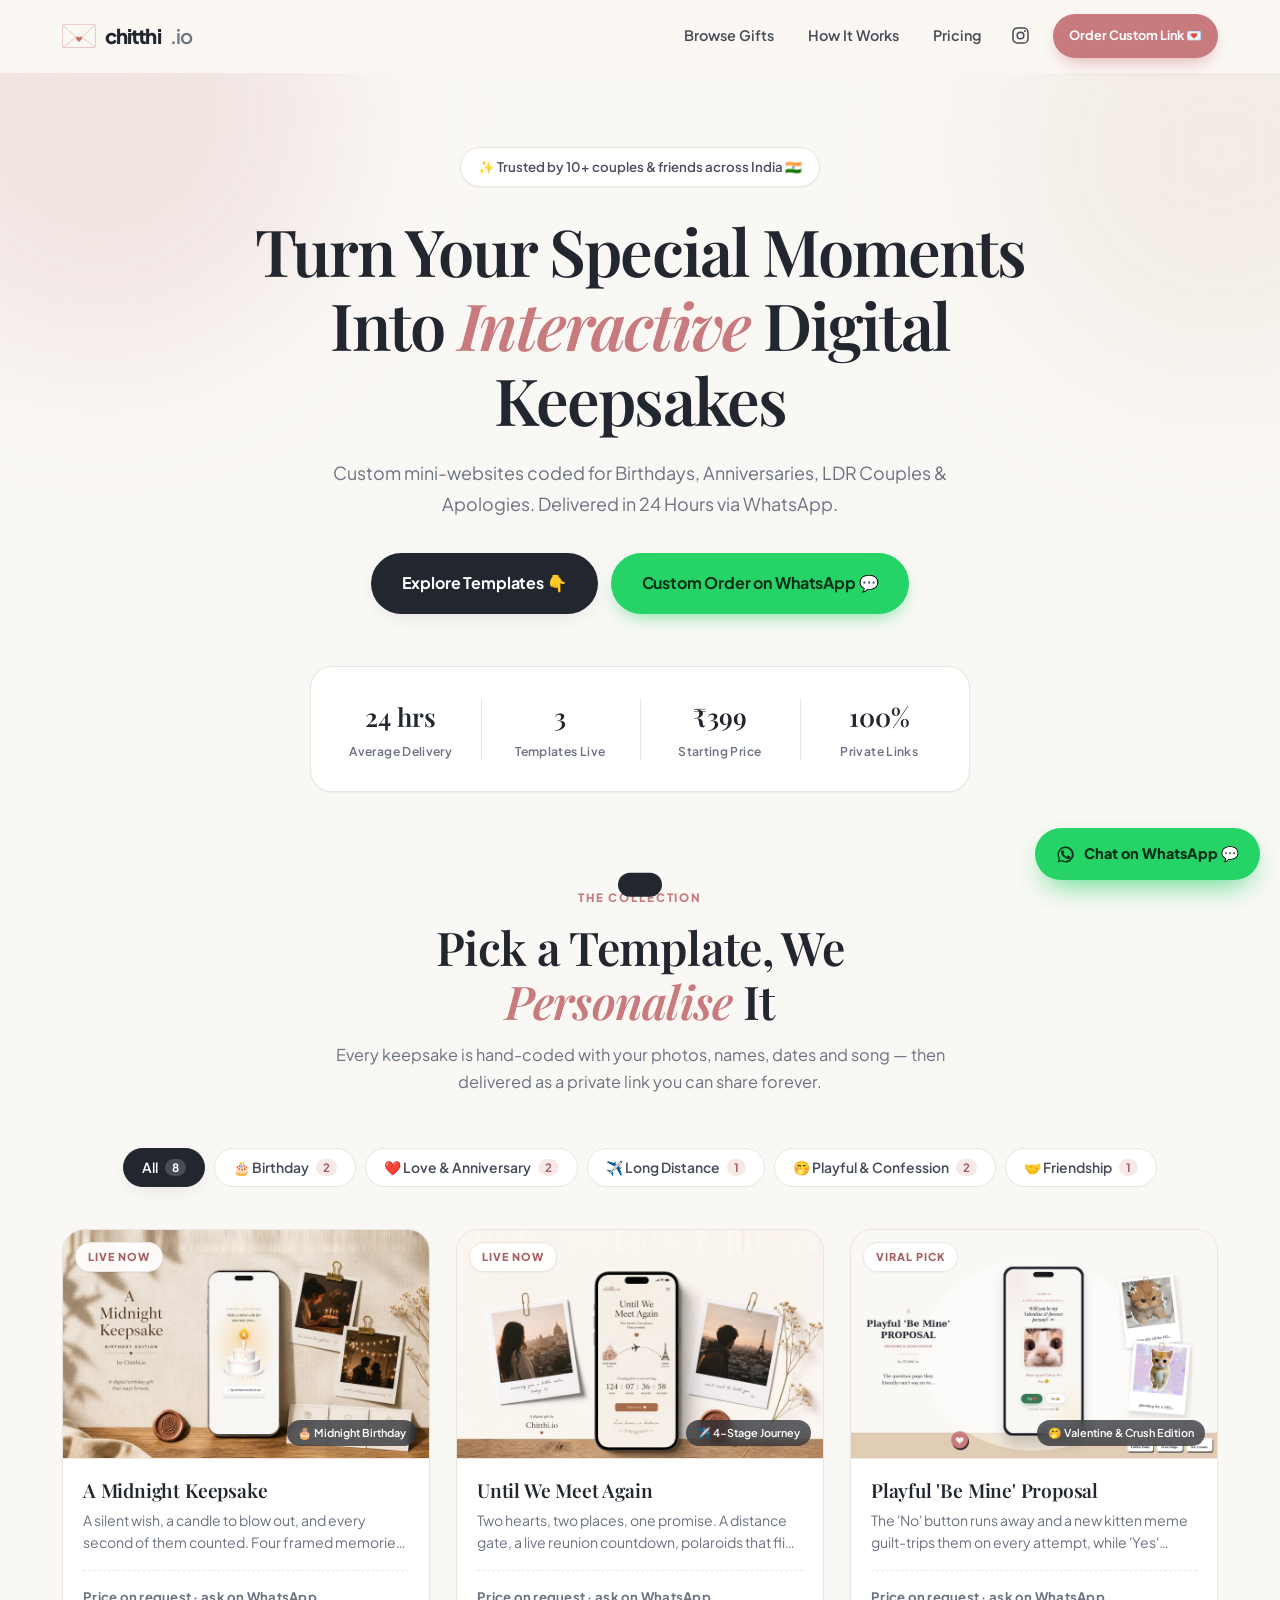
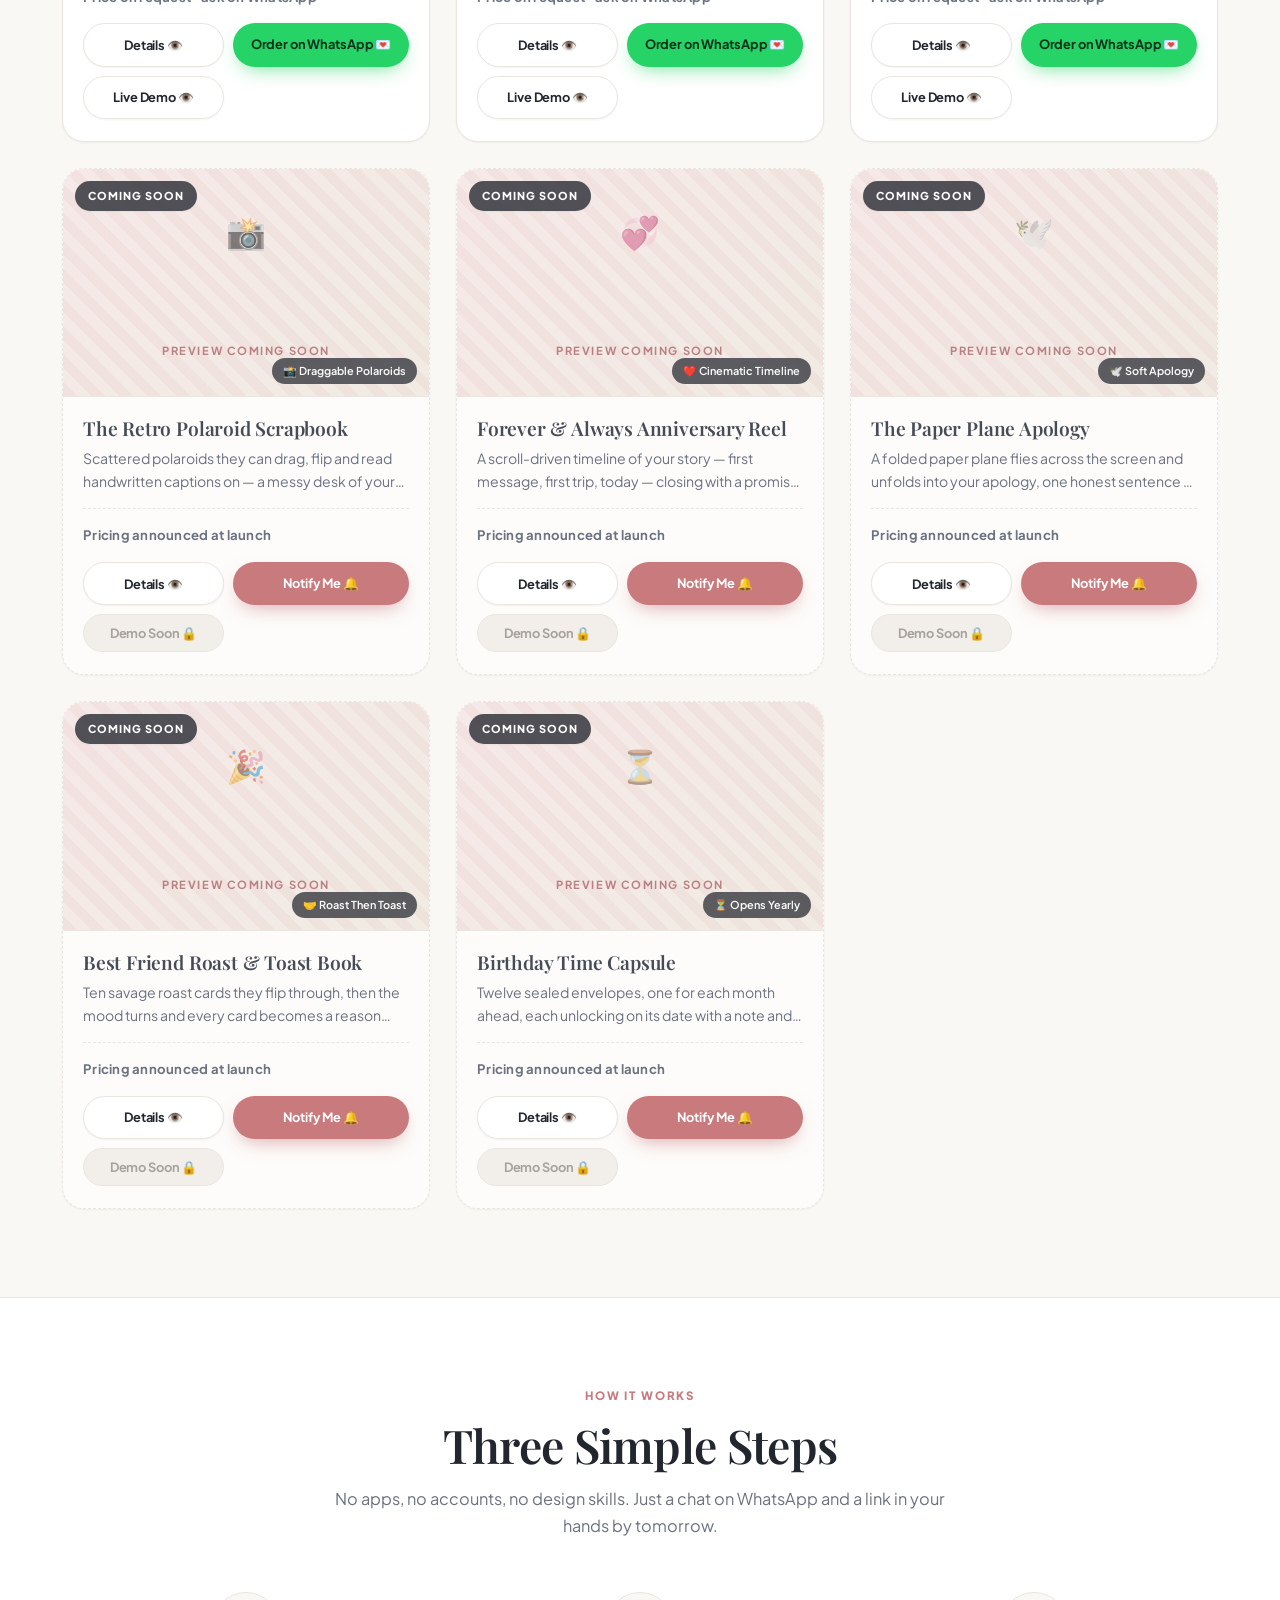
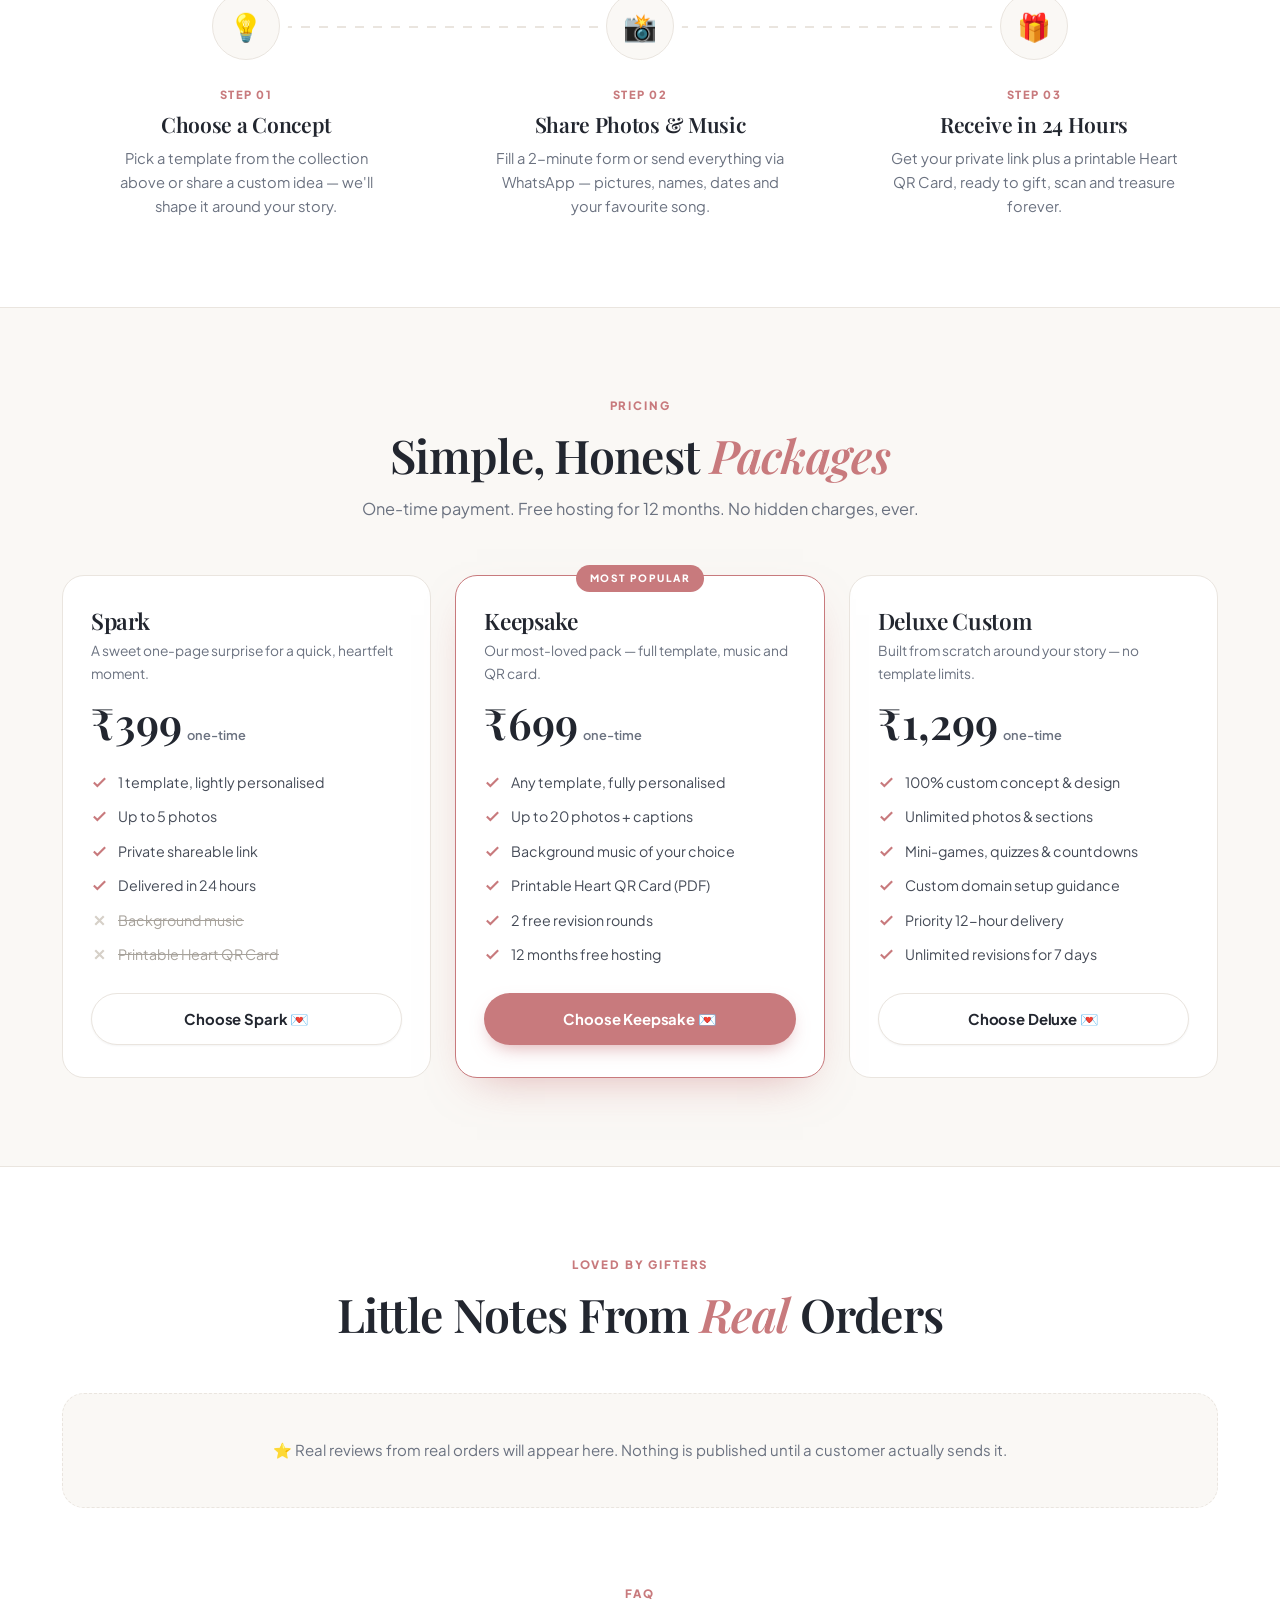
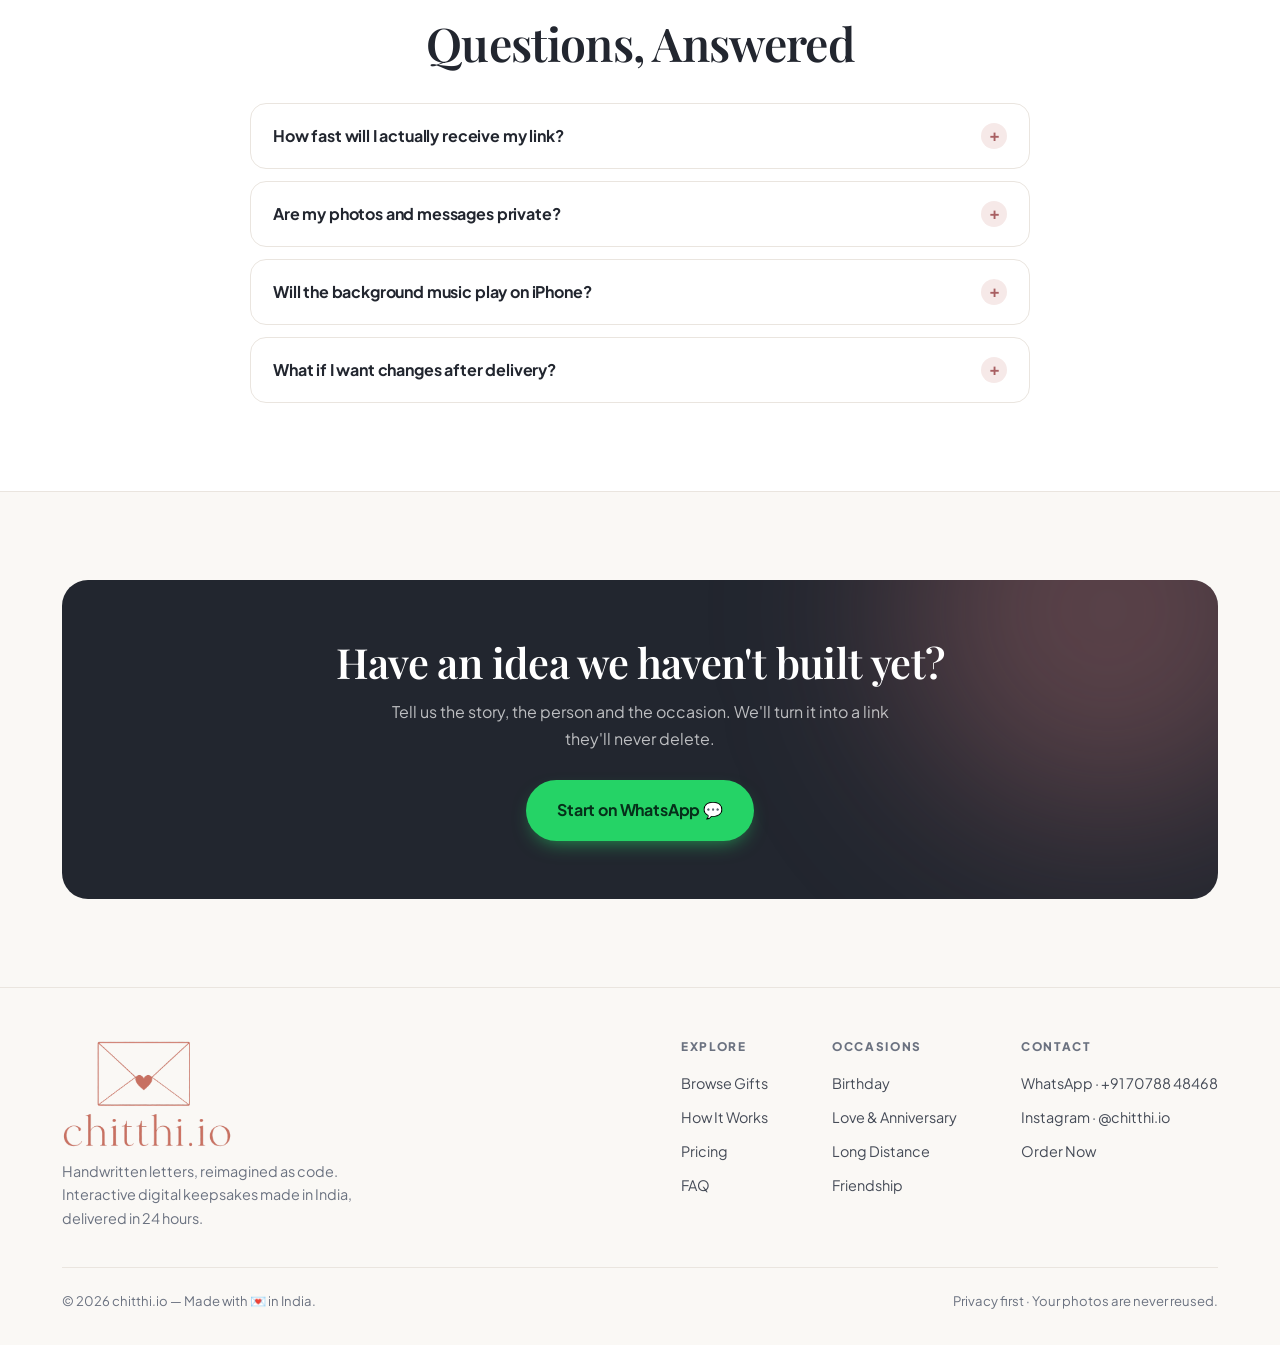
==== index.html @ 31c02ef2 "feat: real-UI thumbnail for the Playful Be Mine Proposal card - assets/img/thumbs/be-mine-proposal.j" ====
<!DOCTYPE html>
<html lang="en">
<head>
<meta charset="UTF-8" />
<meta name="viewport" content="width=device-width, initial-scale=1.0" />

<title>chitthi.io — Interactive Digital Keepsakes, Delivered in 24 Hours</title>
<meta name="description" content="Custom mini-websites coded for Birthdays, Anniversaries, LDR Couples & Apologies. Delivered in 24 hours via WhatsApp." />
<meta name="theme-color" content="#FAF8F5" />

<!-- Open Graph -->
<meta property="og:type" content="website" />
<meta property="og:title" content="chitthi.io — Interactive Digital Keepsakes" />
<meta property="og:description" content="Custom mini-websites for Birthdays, Anniversaries, LDR Couples & Apologies. Delivered in 24 hours." />

<!-- Fonts -->
<link rel="preconnect" href="https://fonts.googleapis.com">
<link rel="preconnect" href="https://fonts.gstatic.com" crossorigin>
<link href="https://fonts.googleapis.com/css2?family=Playfair+Display:ital,wght@0,500;0,600;0,700;1,500&family=Plus+Jakarta+Sans:wght@400;500;600;700;800&display=swap" rel="stylesheet">

<!-- Icons -->
<link rel="icon" href="assets/img/favicon.png" type="image/png">
<link rel="apple-touch-icon" href="assets/img/apple-touch-icon.png">
<meta property="og:image" content="https://chitthi-io.github.io/Chitthi-Storefront-/assets/img/logo.png" />
<meta property="og:url" content="https://chitthi-io.github.io/Chitthi-Storefront-/" />

<!-- Stylesheets (load order matters: tokens -> base -> layout -> components -> responsive) -->
<link rel="stylesheet" href="assets/css/tokens.css?v=9bfe3dd2">
<link rel="stylesheet" href="assets/css/base.css?v=8a87ea88">
<link rel="stylesheet" href="assets/css/layout.css?v=ef28b476">
<link rel="stylesheet" href="assets/css/components.css?v=90a19f1e">
<link rel="stylesheet" href="assets/css/responsive.css?v=d1b9c7a7">
</head>
<body>

<a class="skip" href="#browse">Skip to templates</a>

<!-- ============ NAVBAR ============ -->
<header class="nav" id="nav">
  <div class="wrap nav-in">
    <a href="#top" class="brand" aria-label="chitthi.io home">
      <img class="brand-mark" src="assets/img/logo-mark.png" alt="" width="34" height="24" decoding="async">
      chitthi<span class="dot-io">.io</span>
    </a>

    <nav class="nav-links" aria-label="Primary">
      <a class="nlink" href="#browse">Browse Gifts</a>
      <a class="nlink" href="#how">How It Works</a>
      <a class="nlink" href="#pricing">Pricing</a>
      <a class="ig-link" href="https://instagram.com/chitthi.io" target="_blank" rel="noopener" aria-label="chitthi.io on Instagram" title="@chitthi.io">
        <svg viewBox="0 0 24 24" fill="none" stroke="currentColor" stroke-width="1.9" aria-hidden="true"><rect x="2.5" y="2.5" width="19" height="19" rx="5.5"/><circle cx="12" cy="12" r="4.2"/><circle cx="17.6" cy="6.4" r="1.2" fill="currentColor" stroke="none"/></svg>
      </a>
      <a class="btn btn-accent btn-sm nav-cta" data-wa="Hi! I want to order a custom gift website">Order Custom Link 💌</a>
    </nav>

    <button class="burger" id="burger" aria-label="Toggle menu" aria-expanded="false"><span></span></button>
  </div>

  <div class="mobile-menu" id="mobileMenu">
    <a href="#browse">Browse Gifts</a>
    <a href="#how">How It Works</a>
    <a href="#pricing">Pricing</a>
    <a href="#faq">FAQ</a>
    <a href="https://instagram.com/chitthi.io" target="_blank" rel="noopener">Instagram · @chitthi.io</a>
    <a class="btn btn-accent" data-wa="Hi! I want to order a custom gift website">Order Custom Link 💌</a>
  </div>
</header>

<main id="top">

  <!-- ============ HERO ============ -->
  <section class="hero">
    <div class="wrap hero-in">
      <span class="badge-trust reveal">✨ Trusted by 10+ couples &amp; friends across India 🇮🇳</span>

      <h1 class="reveal">Turn Your Special Moments Into <em>Interactive</em> Digital Keepsakes</h1>

      <p class="sub reveal">Custom mini-websites coded for Birthdays, Anniversaries, LDR Couples &amp; Apologies. Delivered in 24 Hours via WhatsApp.</p>

      <div class="hero-actions reveal">
        <a class="btn btn-primary btn-lg" href="#browse">Explore Templates 👇</a>
        <a class="btn btn-wa btn-lg" data-wa="Hi! I want to order a custom gift website">Custom Order on WhatsApp 💬</a>
      </div>

      <div class="hero-stats reveal">
        <div><b>24 hrs</b><span>Average Delivery</span></div>
        <div><b id="statLive">0</b><span>Templates Live</span></div>
        <div><b>₹399</b><span>Starting Price</span></div>
        <div><b>100%</b><span>Private Links</span></div>
      </div>
    </div>
  </section>

  <!-- ============ CATALOGUE ============ -->
  <section class="sec sec--tight" id="browse">
    <div class="wrap">
      <div class="sec-head reveal">
        <span class="eyebrow">The Collection</span>
        <h2>Pick a Template, We <span class="ital">Personalise</span> It</h2>
        <p>Every keepsake is hand-coded with your photos, names, dates and song — then delivered as a private link you can share forever.</p>
      </div>

      <div class="filters reveal" id="filters" role="tablist" aria-label="Filter templates by category"></div>

      <div class="grid" id="grid" aria-live="polite"></div>
    </div>
  </section>

  <!-- ============ HOW IT WORKS ============ -->
  <section class="sec sec--panel" id="how">
    <div class="wrap">
      <div class="sec-head reveal">
        <span class="eyebrow">How It Works</span>
        <h2>Three Simple Steps</h2>
        <p>No apps, no accounts, no design skills. Just a chat on WhatsApp and a link in your hands by tomorrow.</p>
      </div>

      <div class="steps">
        <div class="step reveal">
          <div class="num">💡</div>
          <span class="idx">Step 01</span>
          <h3>Choose a Concept</h3>
          <p>Pick a template from the collection above or share a custom idea — we'll shape it around your story.</p>
        </div>
        <div class="step reveal">
          <div class="num">📸</div>
          <span class="idx">Step 02</span>
          <h3>Share Photos &amp; Music</h3>
          <p>Fill a 2-minute form or send everything via WhatsApp — pictures, names, dates and your favourite song.</p>
        </div>
        <div class="step reveal">
          <div class="num">🎁</div>
          <span class="idx">Step 03</span>
          <h3>Receive in 24 Hours</h3>
          <p>Get your private link plus a printable Heart QR Card, ready to gift, scan and treasure forever.</p>
        </div>
      </div>
    </div>
  </section>

  <!-- ============ PRICING ============ -->
  <section class="sec" id="pricing">
    <div class="wrap">
      <div class="sec-head reveal">
        <span class="eyebrow">Pricing</span>
        <h2>Simple, Honest <span class="ital">Packages</span></h2>
        <p>One-time payment. Free hosting for 12 months. No hidden charges, ever.</p>
      </div>

      <div class="tiers">
        <!-- Spark -->
        <div class="tier reveal">
          <h3>Spark</h3>
          <p class="tline">A sweet one-page surprise for a quick, heartfelt moment.</p>
          <div class="amt">₹399<small>one-time</small></div>
          <ul>
            <li><svg viewBox="0 0 24 24" fill="none" stroke="currentColor" stroke-width="3"><path d="M20 6L9 17l-5-5"/></svg> 1 template, lightly personalised</li>
            <li><svg viewBox="0 0 24 24" fill="none" stroke="currentColor" stroke-width="3"><path d="M20 6L9 17l-5-5"/></svg> Up to 5 photos</li>
            <li><svg viewBox="0 0 24 24" fill="none" stroke="currentColor" stroke-width="3"><path d="M20 6L9 17l-5-5"/></svg> Private shareable link</li>
            <li><svg viewBox="0 0 24 24" fill="none" stroke="currentColor" stroke-width="3"><path d="M20 6L9 17l-5-5"/></svg> Delivered in 24 hours</li>
            <li class="off"><svg viewBox="0 0 24 24" fill="none" stroke="currentColor" stroke-width="3"><path d="M18 6L6 18M6 6l12 12"/></svg> Background music</li>
            <li class="off"><svg viewBox="0 0 24 24" fill="none" stroke="currentColor" stroke-width="3"><path d="M18 6L6 18M6 6l12 12"/></svg> Printable Heart QR Card</li>
          </ul>
          <a class="btn btn-ghost" data-wa="Hi! I want the Spark package (₹399)">Choose Spark 💌</a>
        </div>

        <!-- Keepsake -->
        <div class="tier feat reveal">
          <h3>Keepsake</h3>
          <p class="tline">Our most-loved pack — full template, music and QR card.</p>
          <div class="amt">₹699<small>one-time</small></div>
          <ul>
            <li><svg viewBox="0 0 24 24" fill="none" stroke="currentColor" stroke-width="3"><path d="M20 6L9 17l-5-5"/></svg> Any template, fully personalised</li>
            <li><svg viewBox="0 0 24 24" fill="none" stroke="currentColor" stroke-width="3"><path d="M20 6L9 17l-5-5"/></svg> Up to 20 photos + captions</li>
            <li><svg viewBox="0 0 24 24" fill="none" stroke="currentColor" stroke-width="3"><path d="M20 6L9 17l-5-5"/></svg> Background music of your choice</li>
            <li><svg viewBox="0 0 24 24" fill="none" stroke="currentColor" stroke-width="3"><path d="M20 6L9 17l-5-5"/></svg> Printable Heart QR Card (PDF)</li>
            <li><svg viewBox="0 0 24 24" fill="none" stroke="currentColor" stroke-width="3"><path d="M20 6L9 17l-5-5"/></svg> 2 free revision rounds</li>
            <li><svg viewBox="0 0 24 24" fill="none" stroke="currentColor" stroke-width="3"><path d="M20 6L9 17l-5-5"/></svg> 12 months free hosting</li>
          </ul>
          <a class="btn btn-accent" data-wa="Hi! I want the Keepsake package (₹699)">Choose Keepsake 💌</a>
        </div>

        <!-- Deluxe -->
        <div class="tier reveal">
          <h3>Deluxe Custom</h3>
          <p class="tline">Built from scratch around your story — no template limits.</p>
          <div class="amt">₹1,299<small>one-time</small></div>
          <ul>
            <li><svg viewBox="0 0 24 24" fill="none" stroke="currentColor" stroke-width="3"><path d="M20 6L9 17l-5-5"/></svg> 100% custom concept &amp; design</li>
            <li><svg viewBox="0 0 24 24" fill="none" stroke="currentColor" stroke-width="3"><path d="M20 6L9 17l-5-5"/></svg> Unlimited photos &amp; sections</li>
            <li><svg viewBox="0 0 24 24" fill="none" stroke="currentColor" stroke-width="3"><path d="M20 6L9 17l-5-5"/></svg> Mini-games, quizzes &amp; countdowns</li>
            <li><svg viewBox="0 0 24 24" fill="none" stroke="currentColor" stroke-width="3"><path d="M20 6L9 17l-5-5"/></svg> Custom domain setup guidance</li>
            <li><svg viewBox="0 0 24 24" fill="none" stroke="currentColor" stroke-width="3"><path d="M20 6L9 17l-5-5"/></svg> Priority 12-hour delivery</li>
            <li><svg viewBox="0 0 24 24" fill="none" stroke="currentColor" stroke-width="3"><path d="M20 6L9 17l-5-5"/></svg> Unlimited revisions for 7 days</li>
          </ul>
          <a class="btn btn-ghost" data-wa="Hi! I want the Deluxe Custom package (₹1,299)">Choose Deluxe 💌</a>
        </div>
      </div>
    </div>
  </section>

  <!-- ============ REVIEWS + FAQ ============ -->
  <section class="sec sec--panel" id="faq">
    <div class="wrap">
      <div class="sec-head reveal">
        <span class="eyebrow">Loved By Gifters</span>
        <h2>Little Notes From <span class="ital">Real</span> Orders</h2>
      </div>

      <div class="reviews" id="reviews"></div>

      <div class="sec-head reveal" style="margin-bottom:32px;">
        <span class="eyebrow">FAQ</span>
        <h2>Questions, Answered</h2>
      </div>

      <div class="faq" id="faqList"></div>
    </div>
  </section>

  <!-- ============ CTA BAND ============ -->
  <section class="sec" style="padding-bottom:0;">
    <div class="wrap">
      <div class="band reveal">
        <h2>Have an idea we haven't built yet?</h2>
        <p>Tell us the story, the person and the occasion. We'll turn it into a link they'll never delete.</p>
        <a class="btn btn-wa btn-lg" data-wa="Hi! I want to order a custom gift website">Start on WhatsApp 💬</a>
      </div>
    </div>
  </section>

</main>

<!-- ============ FOOTER ============ -->
<footer>
  <div class="wrap">
    <div class="f-top">
      <div>
        <a href="#top" class="f-logo" aria-label="chitthi.io home">
          <img src="assets/img/logo-lockup.png" alt="chitthi.io" width="180" height="114" loading="lazy" decoding="async">
        </a>
        <p>Handwritten letters, reimagined as code. Interactive digital keepsakes made in India, delivered in 24 hours.</p>
      </div>

      <div class="f-cols">
        <div class="f-col">
          <h4>Explore</h4>
          <a href="#browse">Browse Gifts</a>
          <a href="#how">How It Works</a>
          <a href="#pricing">Pricing</a>
          <a href="#faq">FAQ</a>
        </div>
        <div class="f-col">
          <h4>Occasions</h4>
          <a href="#browse" data-jump="birthday">Birthday</a>
          <a href="#browse" data-jump="love">Love &amp; Anniversary</a>
          <a href="#browse" data-jump="ldr">Long Distance</a>
          <a href="#browse" data-jump="friendship">Friendship</a>
        </div>
        <div class="f-col">
          <h4>Contact</h4>
          <a data-wa="Hi! I want to order a custom gift website">WhatsApp · +91 70788 48468</a>
          <a href="https://instagram.com/chitthi.io" target="_blank" rel="noopener">Instagram · @chitthi.io</a>
          <a href="#browse">Order Now</a>
        </div>
      </div>
    </div>

    <div class="f-bot">
      <span>© <span id="yr"></span> chitthi.io — Made with 💌 in India.</span>
      <span>Privacy first · Your photos are never reused.</span>
    </div>
  </div>
</footer>

<!-- ============ FLOATING WHATSAPP ============ -->
<a class="float-wa" data-wa="Hi! I want to order a custom gift website" aria-label="Chat on WhatsApp">
  <svg viewBox="0 0 24 24" fill="currentColor" aria-hidden="true"><path d="M17.5 14.4c-.3-.2-1.7-.9-2-1-.3-.1-.5-.2-.7.1-.2.3-.7 1-.9 1.2-.2.2-.3.2-.6.1-.3-.2-1.2-.5-2.3-1.4-.9-.8-1.4-1.7-1.6-2-.2-.3 0-.5.1-.6l.5-.6c.1-.2.2-.3.3-.5 0-.2 0-.4 0-.5 0-.2-.7-1.6-.9-2.2-.2-.6-.5-.5-.7-.5h-.6c-.2 0-.5.1-.8.4-.3.3-1 1-1 2.5s1.1 2.9 1.2 3.1c.2.2 2.1 3.2 5.1 4.5.7.3 1.3.5 1.7.6.7.2 1.4.2 1.9.1.6-.1 1.7-.7 2-1.4.2-.7.2-1.3.2-1.4-.1-.2-.3-.3-.6-.4zM12 2A10 10 0 0 0 3.5 17.2L2 22l4.9-1.6A10 10 0 1 0 12 2zm0 18.2c-1.6 0-3.2-.4-4.5-1.2l-.3-.2-3 1 1-2.9-.2-.3a8.2 8.2 0 1 1 7 3.6z"/></svg>
  <span class="label">Chat on WhatsApp 💬</span>
</a>

<!-- ============ DETAILS MODAL ============ -->
<div class="modal" id="modal" role="dialog" aria-modal="true" aria-labelledby="mTitle">
  <div class="modal-box">
    <div class="modal-art" id="mArt">
      <button class="modal-x" id="mClose" aria-label="Close preview">✕</button>
    </div>
    <div class="modal-in">
      <h3 id="mTitle"></h3>
      <p class="mdesc" id="mDesc"></p>
      <div class="chips" id="mChips"></div>
      <div class="chips" id="mStatus"></div>
      <div class="modal-foot">
        <span id="mPriceSlot"></span>
        <a class="btn btn-ghost btn-sm" id="mDemo" target="_blank" rel="noopener">Open Live Demo 👁️</a>
        <a class="btn btn-wa btn-sm" id="mOrder" target="_blank" rel="noopener">Order on WhatsApp 💌</a>
      </div>
    </div>
  </div>
</div>

<div class="toast" id="toast" role="status" aria-live="polite"></div>

<!-- Scripts (classic, no modules — works over file:// too) -->
<script src="assets/js/config.js?v=c67178f0"></script>
<script src="assets/js/data.js?v=94962279"></script>
<script src="assets/js/render.js?v=8fa11b5a"></script>
<script src="assets/js/main.js?v=57504b5f"></script>
</body>
</html>
---- assets/css/tokens.css ----
/* ==========================================================================
   chitthi.io — DESIGN TOKENS
   The only file you should need to touch to re-skin the entire storefront.
   ========================================================================== */

:root{
  /* ---- Brand palette ---- */
  --bg:            #FAF8F5;   /* page background */
  --card:          #FFFFFF;   /* card / panel surfaces */
  --ink:           #22262F;   /* primary text */
  --accent:        #C87A7D;   /* terracotta rose */
  --accent-deep:   #A85F62;   /* hover / pressed accent */
  --accent-soft:   #F6E9E8;   /* accent tint background */
  --border:        #EAE5DF;   /* subtle borders */

  /* ---- Supporting ---- */
  --muted:         #6B7280;
  --ink-soft:      #454B57;
  --disabled:      #A7A29B;
  --disabled-bg:   #F2EFEA;
  --wa:            #25D366;   /* WhatsApp green */
  --wa-ink:        #06301A;
  --wa-deep:       #128C4A;

  /* ---- Typography ---- */
  --font-display: "Playfair Display", Georgia, "Times New Roman", serif;
  --font-body:    "Plus Jakarta Sans", -apple-system, BlinkMacSystemFont, "Segoe UI", Roboto, sans-serif;

  /* ---- Radii ---- */
  --r-sm:   10px;
  --r-md:   16px;
  --r-lg:   22px;
  --r-xl:   26px;
  --r-pill: 999px;

  /* ---- Elevation ---- */
  --sh-sm: 0 1px 2px rgba(34,38,47,.05);
  --sh-md: 0 6px 22px -8px rgba(34,38,47,.14);
  --sh-lg: 0 22px 48px -20px rgba(34,38,47,.28);

  /* ---- Motion ---- */
  --ease: cubic-bezier(.22,1,.36,1);
  --t-fast: .2s;
  --t-med:  .32s;
  --t-slow: .55s;

  /* ---- Layout ---- */
  --maxw: 1200px;
  --gutter: 22px;
  --nav-h: 72px;
}
---- assets/css/base.css ----
/* ==========================================================================
   chitthi.io — BASE / RESET / TYPOGRAPHY
   ========================================================================== */

*,*::before,*::after{ box-sizing:border-box; }

html{
  scroll-behavior:smooth;
  scroll-padding-top:calc(var(--nav-h) + 16px);
  -webkit-text-size-adjust:100%;
}

body{
  margin:0;
  background:var(--bg);
  color:var(--ink);
  font-family:var(--font-body);
  font-size:16px;
  line-height:1.65;
  -webkit-font-smoothing:antialiased;
  -moz-osx-font-smoothing:grayscale;
  overflow-x:hidden;
}
body.no-scroll{ overflow:hidden; }

h1,h2,h3,h4{
  font-family:var(--font-display);
  font-weight:600;
  line-height:1.15;
  letter-spacing:-.015em;
  margin:0;
}
p{ margin:0; }
a{ color:inherit; text-decoration:none; }
img{ max-width:100%; display:block; }
button{ font-family:inherit; cursor:pointer; border:0; background:none; color:inherit; }
ul{ list-style:none; padding:0; margin:0; }

:focus-visible{
  outline:2.5px solid var(--accent);
  outline-offset:3px;
  border-radius:6px;
}

/* Screen-reader only */
.sr-only{
  position:absolute; width:1px; height:1px; padding:0; margin:-1px;
  overflow:hidden; clip:rect(0 0 0 0); white-space:nowrap; border:0;
}

/* Skip link */
.skip{
  position:absolute; left:-9999px; top:10px; z-index:999;
  background:var(--ink); color:#fff; padding:10px 18px; border-radius:var(--r-pill);
  font-size:.85rem; font-weight:700;
}
.skip:focus{ left:16px; }

/* Text helpers */
.ital{ font-style:italic; color:var(--accent); }
.eyebrow{
  display:block; margin-bottom:14px;
  font-size:.72rem; font-weight:800; letter-spacing:.16em;
  text-transform:uppercase; color:var(--accent);
}

/* Scroll reveal */
.reveal{
  opacity:0; transform:translateY(26px);
  transition:opacity .7s var(--ease), transform .7s var(--ease);
}
.reveal.in{ opacity:1; transform:none; }

@media (prefers-reduced-motion:reduce){
  html{ scroll-behavior:auto; }
  .reveal{ opacity:1 !important; transform:none !important; }
  *,*::before,*::after{
    animation-duration:.01ms !important;
    animation-iteration-count:1 !important;
    transition-duration:.06s !important;
  }
}
---- assets/css/layout.css ----
/* ==========================================================================
   chitthi.io — LAYOUT (containers, sections, grids, footer)
   ========================================================================== */

.wrap{
  width:100%;
  max-width:var(--maxw);
  margin-inline:auto;
  padding-inline:var(--gutter);
}

.sec{ padding:88px 0; position:relative; }
.sec--tight{ padding-top:34px; }
.sec--panel{ background:var(--card); border-block:1px solid var(--border); }

.sec-head{ text-align:center; max-width:640px; margin:0 auto 52px; }
.sec-head h2{ font-size:clamp(1.95rem, 4.2vw, 2.9rem); }
.sec-head p{ color:var(--muted); margin-top:14px; font-size:1.02rem; }

/* ---------- HERO ---------- */
.hero{ position:relative; padding:74px 0 62px; text-align:center; overflow:hidden; }
.hero::before,
.hero::after{
  content:""; position:absolute; border-radius:50%;
  filter:blur(80px); z-index:0; pointer-events:none;
}
.hero::before{ width:460px; height:460px; background:rgba(200,122,125,.16); top:-190px; left:-130px; }
.hero::after { width:420px; height:420px; background:rgba(214,196,168,.22); top:-130px; right:-150px; }
.hero-in{ position:relative; z-index:1; max-width:860px; margin-inline:auto; }
.hero h1{ font-size:clamp(2.3rem, 6.4vw, 4.05rem); letter-spacing:-.03em; }
.hero h1 em{ font-style:italic; color:var(--accent); }
.hero .sub{
  color:var(--muted); font-size:clamp(1rem, 1.9vw, 1.12rem);
  max-width:640px; margin:22px auto 0; line-height:1.7;
}
.hero-actions{ display:flex; gap:13px; justify-content:center; flex-wrap:wrap; margin-top:34px; }

.hero-stats{
  display:flex; justify-content:center; flex-wrap:wrap;
  margin:52px auto 0; max-width:660px; padding:22px 10px;
  border:1px solid var(--border); background:var(--card);
  border-radius:var(--r-lg); box-shadow:var(--sh-sm);
}
.hero-stats div{ flex:1; min-width:130px; padding:6px 14px; position:relative; }
.hero-stats div + div::before{
  content:""; position:absolute; left:0; top:12%; height:76%; width:1px; background:var(--border);
}
.hero-stats b{
  display:block; font-family:var(--font-display);
  font-size:1.6rem; font-weight:600;
}
.hero-stats span{ font-size:.76rem; color:var(--muted); font-weight:600; letter-spacing:.03em; }

/* ---------- PRODUCT GRID ---------- */
.grid{
  display:grid;
  grid-template-columns:repeat(3, minmax(0,1fr));
  gap:26px;
  align-items:start;
}

/* ---------- STEPS ---------- */
.steps{ display:grid; grid-template-columns:repeat(3,1fr); gap:26px; position:relative; }
.steps::before{
  content:""; position:absolute; top:34px; left:16%; right:16%; height:2px; z-index:0;
  background:repeating-linear-gradient(90deg, var(--border) 0 9px, transparent 9px 18px);
}

/* ---------- PRICING ---------- */
.tiers{ display:grid; grid-template-columns:repeat(3,1fr); gap:24px; align-items:stretch; }

/* ---------- REVIEWS ---------- */
.reviews{ display:grid; grid-template-columns:repeat(3,1fr); gap:22px; margin-bottom:76px; }

/* ---------- FAQ ---------- */
.faq{ max-width:780px; margin-inline:auto; display:flex; flex-direction:column; gap:12px; }

/* ---------- FOOTER ---------- */
footer{ border-top:1px solid var(--border); padding:52px 0 34px; margin-top:88px; }
.f-top{ display:flex; justify-content:space-between; gap:34px; flex-wrap:wrap; margin-bottom:36px; }
.f-top p{ color:var(--muted); font-size:.9rem; max-width:320px; margin-top:12px; }
.f-cols{ display:flex; gap:64px; flex-wrap:wrap; }
.f-col h4{
  font-family:var(--font-body); font-size:.74rem; font-weight:800;
  letter-spacing:.14em; text-transform:uppercase; color:var(--muted); margin-bottom:14px;
}
.f-col a{
  display:block; font-size:.9rem; color:var(--ink-soft); padding:5px 0;
  transition:color var(--t-fast), transform var(--t-fast);
}
.f-col a:hover{ color:var(--accent); transform:translateX(3px); }
.f-bot{
  border-top:1px solid var(--border); padding-top:22px;
  display:flex; justify-content:space-between; gap:14px; flex-wrap:wrap;
  font-size:.82rem; color:var(--muted);
}
---- assets/css/components.css ----
/* ==========================================================================
   chitthi.io — COMPONENTS
   Buttons · Nav · Pills · Cards · Steps · Tiers · Reviews · FAQ · Modal · CTA
   ========================================================================== */

/* ---------- BUTTONS ---------- */
.btn{
  display:inline-flex; align-items:center; justify-content:center; gap:8px;
  padding:13px 24px; border-radius:var(--r-pill);
  font-size:.93rem; font-weight:700; letter-spacing:-.01em;
  white-space:nowrap; border:1.5px solid transparent;
  transition:transform var(--t-med) var(--ease), box-shadow var(--t-med) var(--ease),
             background var(--t-fast), color var(--t-fast), border-color var(--t-fast);
}
.btn:hover{ transform:translateY(-2px); }
.btn:active{ transform:translateY(0); }

.btn-primary{ background:var(--ink); color:#fff; box-shadow:var(--sh-md); }
.btn-primary:hover{ background:#000; box-shadow:var(--sh-lg); }

.btn-accent{ background:var(--accent); color:#fff; box-shadow:0 8px 20px -8px rgba(200,122,125,.75); }
.btn-accent:hover{ background:var(--accent-deep); }

.btn-wa{ background:var(--wa); color:var(--wa-ink); box-shadow:0 8px 20px -8px rgba(37,211,102,.7); }
.btn-wa:hover{ background:#1FBE5B; color:#04240F; }

.btn-ghost{ background:var(--card); color:var(--ink); border-color:var(--border); box-shadow:var(--sh-sm); }
.btn-ghost:hover{ border-color:var(--accent); color:var(--accent-deep); }

.btn-sm{ padding:10px 15px; font-size:.8rem; }
.btn-lg{ padding:16px 30px; font-size:1rem; }

.btn[disabled],
.btn[aria-disabled="true"]{
  background:var(--disabled-bg); color:var(--disabled);
  border-color:var(--border); box-shadow:none;
  cursor:not-allowed; transform:none;
}

/* ---------- NAVBAR ---------- */
.nav{
  position:sticky; top:0; z-index:80;
  background:rgba(250,248,245,.82);
  backdrop-filter:blur(14px) saturate(160%);
  -webkit-backdrop-filter:blur(14px) saturate(160%);
  border-bottom:1px solid transparent;
  transition:border-color var(--t-med), box-shadow var(--t-med), background var(--t-med);
}
.nav.stuck{ border-bottom-color:var(--border); box-shadow:0 6px 24px -18px rgba(34,38,47,.5); }
.nav-in{ display:flex; align-items:center; justify-content:space-between; height:var(--nav-h); gap:16px; }

.brand{ display:flex; align-items:center; gap:9px; font-weight:800; font-size:1.26rem; letter-spacing:-.045em; }
.brand .dot-io{ color:var(--muted); font-weight:600; }
.brand-mark{
  width:34px; height:auto; flex:none; display:block;
  transition:transform .45s var(--ease);
}
.brand:hover .brand-mark{ animation:beat .8s var(--ease); }
@keyframes beat{
  0%,100%{ transform:scale(1); }
  45%    { transform:scale(1.13) rotate(-3deg); }
}

/* footer lockup */
.f-logo img{ width:170px; height:auto; }

/* Instagram icon link */
.ig-link{
  display:inline-grid; place-items:center; width:38px; height:38px;
  border-radius:50%; color:var(--ink-soft);
  transition:background var(--t-fast), color var(--t-fast), transform var(--t-fast);
}
.ig-link svg{ width:19px; height:19px; }
.ig-link:hover{ background:var(--accent-soft); color:var(--accent-deep); transform:translateY(-2px); }

.nav-links{ display:flex; align-items:center; gap:6px; }
.nlink{
  padding:9px 14px; border-radius:var(--r-pill);
  font-size:.9rem; font-weight:600; color:var(--ink-soft);
  transition:background var(--t-fast), color var(--t-fast);
}
.nlink:hover{ background:var(--accent-soft); color:var(--accent-deep); }
.nav-cta{ margin-left:8px; }

.burger{
  display:none; width:42px; height:42px; border-radius:12px;
  border:1.5px solid var(--border); background:var(--card);
  align-items:center; justify-content:center;
}
.burger span{ display:block; width:17px; height:1.8px; background:var(--ink); border-radius:2px; position:relative; transition:var(--t-med) var(--ease); }
.burger span::before,
.burger span::after{
  content:""; position:absolute; left:0; width:17px; height:1.8px;
  background:var(--ink); border-radius:2px; transition:var(--t-med) var(--ease);
}
.burger span::before{ top:-6px; }
.burger span::after { top:6px; }
.burger.on span{ background:transparent; }
.burger.on span::before{ top:0; transform:rotate(45deg); }
.burger.on span::after { top:0; transform:rotate(-45deg); }

.mobile-menu{
  display:none; flex-direction:column; gap:6px; padding:0 var(--gutter);
  max-height:0; overflow:hidden; border-top:1px solid transparent;
  background:rgba(250,248,245,.97);
  transition:max-height .42s var(--ease), padding var(--t-med);
}
.mobile-menu.open{ max-height:340px; padding:14px var(--gutter) 22px; border-top-color:var(--border); }
.mobile-menu a{ padding:12px 14px; border-radius:12px; font-weight:600; font-size:.95rem; }
.mobile-menu a:hover{ background:var(--accent-soft); }
.mobile-menu .btn{ margin-top:8px; }

/* ---------- TRUST BADGE ---------- */
.badge-trust{
  display:inline-flex; align-items:center; gap:8px;
  background:var(--card); border:1px solid var(--border);
  padding:8px 17px; border-radius:var(--r-pill);
  font-size:.83rem; font-weight:600; color:#4A5060;
  box-shadow:var(--sh-sm); margin-bottom:26px;
}

/* ---------- FILTER PILLS ---------- */
.filters{ display:flex; gap:9px; flex-wrap:wrap; justify-content:center; margin-bottom:42px; }
.pill{
  display:inline-flex; align-items:center; gap:7px;
  padding:10px 18px; border-radius:var(--r-pill);
  background:var(--card); border:1.5px solid var(--border);
  font-size:.87rem; font-weight:600; color:var(--ink-soft);
  transition:all var(--t-med) var(--ease);
}
.pill:hover{ border-color:var(--accent); color:var(--accent-deep); transform:translateY(-2px); }
.pill.active{ background:var(--ink); border-color:var(--ink); color:#fff; box-shadow:var(--sh-md); }
.pill .cnt{
  font-size:.72rem; font-weight:700; padding:1px 7px; border-radius:var(--r-pill);
  background:var(--accent-soft); color:var(--accent-deep); transition:var(--t-med);
}
.pill.active .cnt{ background:rgba(255,255,255,.18); color:#fff; }

/* ---------- PRODUCT CARD ---------- */
.card{
  background:var(--card); border:1px solid var(--border); border-radius:var(--r-lg);
  overflow:hidden; display:flex; flex-direction:column; box-shadow:var(--sh-sm);
  transition:transform .4s var(--ease), box-shadow .4s var(--ease),
             border-color var(--t-med), opacity .4s var(--ease);
}
.card:hover{ transform:translateY(-6px); box-shadow:var(--sh-lg); border-color:#DFD7CD; }

/* filter fade-out */
.card.hide{
  opacity:0; transform:scale(.94) translateY(10px);
  pointer-events:none; position:absolute; visibility:hidden;
}
.card.enter{ animation:cardIn .5s var(--ease) both; }
@keyframes cardIn{
  from{ opacity:0; transform:translateY(16px) scale(.97); }
  to  { opacity:1; transform:none; }
}

/* --- thumbnail --- */
.thumb{
  position:relative; aspect-ratio:16/10; overflow:hidden;
  background:var(--accent-soft); border-bottom:1px solid var(--border);
}
.thumb img{
  position:absolute; inset:0; width:100%; height:100%; object-fit:cover;
  transition:transform .6s var(--ease);
}
.card:hover .thumb img{ transform:scale(1.06); }

/* placeholder shown while a template has no real screenshot yet */
.thumb-placeholder{
  position:absolute; inset:0; display:grid; place-items:center; gap:10px;
  background:
    linear-gradient(135deg, var(--accent-soft) 0%, #F1EBE3 100%);
}
.thumb-placeholder::before{
  content:""; position:absolute; inset:0;
  background-image:
    repeating-linear-gradient(45deg, rgba(200,122,125,.07) 0 10px, transparent 10px 20px);
}
.thumb-placeholder .ph-icon{
  position:relative; font-size:2rem; opacity:.55; filter:grayscale(.25);
}
.thumb-placeholder .ph-note{
  position:relative; font-size:.7rem; font-weight:700; letter-spacing:.14em;
  text-transform:uppercase; color:var(--accent-deep); opacity:.75;
}

/* --- badges --- */
.tag{
  position:absolute; top:12px; left:12px; z-index:2;
  background:rgba(255,255,255,.94); backdrop-filter:blur(6px);
  padding:5px 12px; border-radius:var(--r-pill);
  font-size:.68rem; font-weight:800; letter-spacing:.09em; text-transform:uppercase;
  color:var(--accent-deep); box-shadow:var(--sh-sm); border:1px solid rgba(234,229,223,.9);
}
.tag.dark{ background:rgba(34,38,47,.92); color:#fff; border-color:transparent; }
.tag.soon{ background:rgba(34,38,47,.78); color:#fff; border-color:transparent; }

.mood{
  position:absolute; bottom:12px; right:12px; z-index:2;
  background:rgba(34,38,47,.72); backdrop-filter:blur(6px); color:#fff;
  padding:4px 11px; border-radius:var(--r-pill); font-size:.68rem; font-weight:600;
}

/* --- body --- */
.card-body{ padding:20px 20px 22px; display:flex; flex-direction:column; flex:1; }
.card-body h3{ font-size:1.2rem; letter-spacing:-.01em; }
.card-body .desc{
  color:var(--muted); font-size:.88rem; line-height:1.6; margin-top:8px; min-height:44px;
  display:-webkit-box; -webkit-line-clamp:2; line-clamp:2; -webkit-box-orient:vertical; overflow:hidden;
}

.price-row{
  display:flex; align-items:baseline; gap:9px;
  margin:16px 0; padding-top:15px; border-top:1px dashed var(--border);
}
.price{ font-family:var(--font-display); font-size:1.5rem; font-weight:600; }
.price s{ font-family:var(--font-body); font-size:.85rem; color:var(--disabled); font-weight:500; }
.save{
  margin-left:auto; font-size:.7rem; font-weight:800; color:var(--wa-deep);
  background:#E7F8EE; padding:3px 9px; border-radius:var(--r-pill); letter-spacing:.04em;
}
.price-soon{
  font-family:var(--font-body); font-size:.82rem; font-weight:700;
  color:var(--muted); letter-spacing:.02em;
}

.card-actions{ display:grid; grid-template-columns:1fr 1.25fr; gap:9px; margin-top:auto; }

/* --- coming-soon card state --- */
.card.is-soon{ border-style:dashed; background:#FDFCFA; }
.card.is-soon:hover{ transform:translateY(-3px); box-shadow:var(--sh-md); }
.card.is-soon .card-body h3{ color:var(--ink-soft); }

/* --- empty state --- */
.empty{
  grid-column:1 / -1; text-align:center; padding:60px 20px; color:var(--muted);
  border:1.5px dashed var(--border); border-radius:var(--r-lg); background:var(--card);
}
.empty a{ color:var(--accent); font-weight:700; }

/* ---------- STEPS ---------- */
.step{ position:relative; z-index:1; text-align:center; padding:0 10px; }
.step .num{
  width:68px; height:68px; border-radius:50%; margin:0 auto 20px;
  display:grid; place-items:center; font-size:1.7rem;
  background:var(--bg); border:1.5px solid var(--border);
  box-shadow:0 0 0 8px var(--card);
  transition:.35s var(--ease);
}
.step:hover .num{ border-color:var(--accent); transform:translateY(-4px) rotate(-4deg); background:var(--accent-soft); }
.step .idx{
  display:inline-block; margin-bottom:8px;
  font-size:.7rem; font-weight:800; letter-spacing:.14em;
  color:var(--accent); text-transform:uppercase;
}
.step h3{ font-size:1.32rem; }
.step p{ color:var(--muted); font-size:.92rem; margin:10px auto 0; max-width:290px; }

/* ---------- PRICING TIERS ---------- */
.tier{
  background:var(--card); border:1px solid var(--border); border-radius:var(--r-lg);
  padding:32px 28px; display:flex; flex-direction:column;
  transition:transform .35s var(--ease), box-shadow .35s var(--ease), border-color var(--t-med);
}
.tier:hover{ transform:translateY(-5px); box-shadow:var(--sh-lg); }
.tier.feat{ border-color:var(--accent); box-shadow:0 18px 44px -22px rgba(200,122,125,.62); position:relative; }
.tier.feat::after{
  content:"MOST POPULAR"; position:absolute; top:-11px; left:50%; transform:translateX(-50%);
  background:var(--accent); color:#fff; font-size:.63rem; font-weight:800; letter-spacing:.14em;
  padding:5px 14px; border-radius:var(--r-pill); white-space:nowrap;
}
.tier h3{ font-size:1.42rem; }
.tier .tline{ color:var(--muted); font-size:.86rem; margin-top:6px; min-height:40px; }
.tier .amt{ font-family:var(--font-display); font-size:2.7rem; font-weight:600; margin:16px 0 4px; line-height:1; }
.tier .amt small{ font-family:var(--font-body); font-size:.8rem; color:var(--muted); font-weight:600; margin-left:5px; }
.tier ul{ margin:22px 0 26px; display:flex; flex-direction:column; gap:11px; flex:1; }
.tier li{ display:flex; gap:10px; font-size:.89rem; color:var(--ink-soft); align-items:flex-start; }
.tier li svg{ width:17px; height:17px; flex:none; color:var(--accent); margin-top:3px; }
.tier li.off{ color:var(--disabled); text-decoration:line-through; }
.tier li.off svg{ color:#D6D0C8; }

/* ---------- REVIEWS ---------- */
.review{
  background:var(--card); border:1px solid var(--border); border-radius:var(--r-lg);
  padding:26px 24px; box-shadow:var(--sh-sm);
  transition:transform .35s var(--ease), box-shadow .35s var(--ease);
}
.review:hover{ transform:translateY(-4px); box-shadow:var(--sh-md); }
.stars{ color:#E2A33C; font-size:.88rem; letter-spacing:2px; }
.review p{ font-size:.93rem; color:#3D4350; margin:12px 0 18px; line-height:1.7; }
.who{ display:flex; align-items:center; gap:11px; }
.av{
  width:38px; height:38px; border-radius:50%; display:grid; place-items:center; flex:none;
  background:var(--accent-soft); color:var(--accent-deep); font-weight:800; font-size:.85rem;
}
.who b{ font-size:.87rem; display:block; font-weight:700; }
.who span{ font-size:.75rem; color:var(--muted); }

.reviews-empty{
  grid-column:1 / -1; text-align:center; padding:44px 20px;
  border:1.5px dashed var(--border); border-radius:var(--r-lg);
  background:var(--bg); color:var(--muted); font-size:.94rem;
}

/* ---------- FAQ ---------- */
.q{
  background:var(--card); border:1px solid var(--border); border-radius:var(--r-md);
  overflow:hidden; transition:border-color var(--t-med), box-shadow var(--t-med);
}
.q.open{ border-color:var(--accent); box-shadow:0 10px 30px -18px rgba(200,122,125,.7); }
.q button{
  width:100%; display:flex; align-items:center; gap:14px; text-align:left;
  padding:19px 22px; font-size:1rem; font-weight:700; letter-spacing:-.01em;
}
.q button .ic{
  margin-left:auto; flex:none; width:26px; height:26px; border-radius:50%;
  background:var(--accent-soft); color:var(--accent-deep);
  display:grid; place-items:center; font-size:1.05rem; line-height:1;
  transition:transform .35s var(--ease), background var(--t-med);
}
.q.open .ic{ transform:rotate(45deg); background:var(--accent); color:#fff; }
.a{ max-height:0; overflow:hidden; transition:max-height .42s var(--ease); }
.a p{ padding:0 22px 21px; color:var(--muted); font-size:.93rem; line-height:1.75; }

/* ---------- CTA BAND ---------- */
.band{
  background:var(--ink); color:#fff; border-radius:var(--r-xl);
  padding:58px 40px; text-align:center; position:relative; overflow:hidden;
}
.band::before{
  content:""; position:absolute; width:420px; height:420px; border-radius:50%;
  background:rgba(200,122,125,.34); filter:blur(90px); top:-180px; right:-100px;
}
.band h2{ font-size:clamp(1.85rem, 4vw, 2.6rem); position:relative; }
.band p{ color:rgba(255,255,255,.7); margin:14px auto 28px; max-width:520px; position:relative; font-size:1rem; }
.band .btn{ position:relative; }

/* ---------- MODAL ---------- */
.modal{
  position:fixed; inset:0; z-index:200; display:grid; place-items:center; padding:20px;
  background:rgba(24,20,18,.55); backdrop-filter:blur(7px);
  opacity:0; pointer-events:none; transition:opacity var(--t-med) var(--ease);
}
.modal.on{ opacity:1; pointer-events:auto; }
.modal-box{
  background:var(--card); border-radius:var(--r-lg); width:min(560px,100%);
  max-height:88vh; overflow:auto; box-shadow:var(--sh-lg); border:1px solid var(--border);
  transform:translateY(18px) scale(.97); transition:transform .38s var(--ease);
}
.modal.on .modal-box{ transform:none; }
.modal-art{ position:relative; aspect-ratio:16/10; overflow:hidden; background:var(--accent-soft); }  /* matches the 1600x1000 thumbnails exactly — no crop */
.modal-art img{ position:absolute; inset:0; width:100%; height:100%; object-fit:cover; }
.modal-x{
  position:absolute; top:12px; right:12px; z-index:3; width:34px; height:34px;
  border-radius:50%; background:rgba(255,255,255,.95); display:grid; place-items:center;
  font-size:1.1rem; color:var(--ink); box-shadow:var(--sh-md);
  transition:transform .25s var(--ease);
}
.modal-x:hover{ transform:rotate(90deg); }
.modal-in{ padding:26px 26px 28px; }
.modal-in h3{ font-size:1.55rem; }
.modal-in .mdesc{ color:var(--muted); font-size:.94rem; margin-top:10px; line-height:1.7; }
.chips{ display:flex; flex-wrap:wrap; gap:8px; margin:18px 0 20px; }
.chip{
  font-size:.76rem; font-weight:600; padding:6px 12px; border-radius:var(--r-pill);
  background:var(--bg); border:1px solid var(--border); color:var(--ink-soft);
}
.modal-foot{
  display:flex; gap:10px; flex-wrap:wrap; align-items:center;
  border-top:1px dashed var(--border); padding-top:18px;
}
.modal-foot .price,
.modal-foot .price-soon{ margin-right:auto; }

/* ---------- FLOATING WHATSAPP ---------- */
.float-wa{
  position:fixed; right:20px; bottom:20px; z-index:120;
  display:inline-flex; align-items:center; gap:9px;
  background:var(--wa); color:var(--wa-ink); font-weight:800; font-size:.9rem;
  padding:14px 21px; border-radius:var(--r-pill);
  box-shadow:0 12px 30px -10px rgba(37,211,102,.85);
  transition:transform var(--t-med) var(--ease), box-shadow var(--t-med) var(--ease);
  animation:glow 2.6s ease-in-out infinite;
}
.float-wa:hover{
  transform:translateY(-3px) scale(1.03);
  animation-play-state:paused;
  box-shadow:0 18px 40px -12px rgba(37,211,102,.95);
}
.float-wa svg{ width:19px; height:19px; flex:none; }
@keyframes glow{
  0%,100%{ box-shadow:0 12px 30px -10px rgba(37,211,102,.8), 0 0 0 0 rgba(37,211,102,.45); }
  55%    { box-shadow:0 12px 30px -10px rgba(37,211,102,.9), 0 0 0 14px rgba(37,211,102,0); }
}

/* ---------- TOAST ---------- */
.toast{
  position:fixed; left:50%; bottom:32px; transform:translate(-50%,120%);
  background:var(--ink); color:#fff; padding:12px 22px; border-radius:var(--r-pill);
  font-size:.86rem; font-weight:600; z-index:300; box-shadow:var(--sh-lg);
  transition:transform .45s var(--ease);
}
.toast.on{ transform:translate(-50%,0); }
---- assets/css/responsive.css ----
/* ==========================================================================
   chitthi.io — RESPONSIVE
   Breakpoints: 1024 (tablet · 2 col) · 860 (nav collapse) · 640 (mobile · 1 col)
   ========================================================================== */

@media (max-width:1024px){
  .grid{ grid-template-columns:repeat(2, minmax(0,1fr)); }

  .reviews{ grid-template-columns:repeat(2,1fr); }
  .reviews .review:last-child{ grid-column:1 / -1; }

  .tiers{ grid-template-columns:1fr; max-width:520px; margin-inline:auto; }
  .tier.feat{ order:-1; }
}

@media (max-width:860px){
  .nav-links{ display:none; }
  .burger{ display:inline-flex; }
  .mobile-menu{ display:flex; }

  .steps{ grid-template-columns:1fr; gap:38px; }
  .steps::before{ display:none; }

  .sec{ padding:66px 0; }
  .band{ padding:44px 24px; }
}

@media (max-width:640px){
  .grid,
  .reviews{ grid-template-columns:1fr; }

  .hero{ padding:52px 0 44px; }
  .hero-actions .btn{ width:100%; }
  .hero-stats{ gap:8px; padding:16px 8px; }
  .hero-stats div{ min-width:44%; }
  .hero-stats div + div::before{ display:none; }

  .filters{ gap:7px; }
  .pill{ padding:9px 14px; font-size:.81rem; }

  .card-actions{ grid-template-columns:1fr; }

  .float-wa{ right:14px; bottom:14px; padding:13px 18px; font-size:.85rem; }

  .f-cols{ gap:38px; }
  footer{ margin-top:64px; }
}

/* Very small phones */
@media (max-width:380px){
  :root{ --gutter:16px; }
  .brand{ font-size:1.14rem; }
  .float-wa span.label{ display:none; }
}

/* Print */
@media print{
  .nav, .float-wa, .toast, .modal, .band, .burger, .mobile-menu{ display:none !important; }
  body{ background:#fff; }
  .card{ break-inside:avoid; }
}
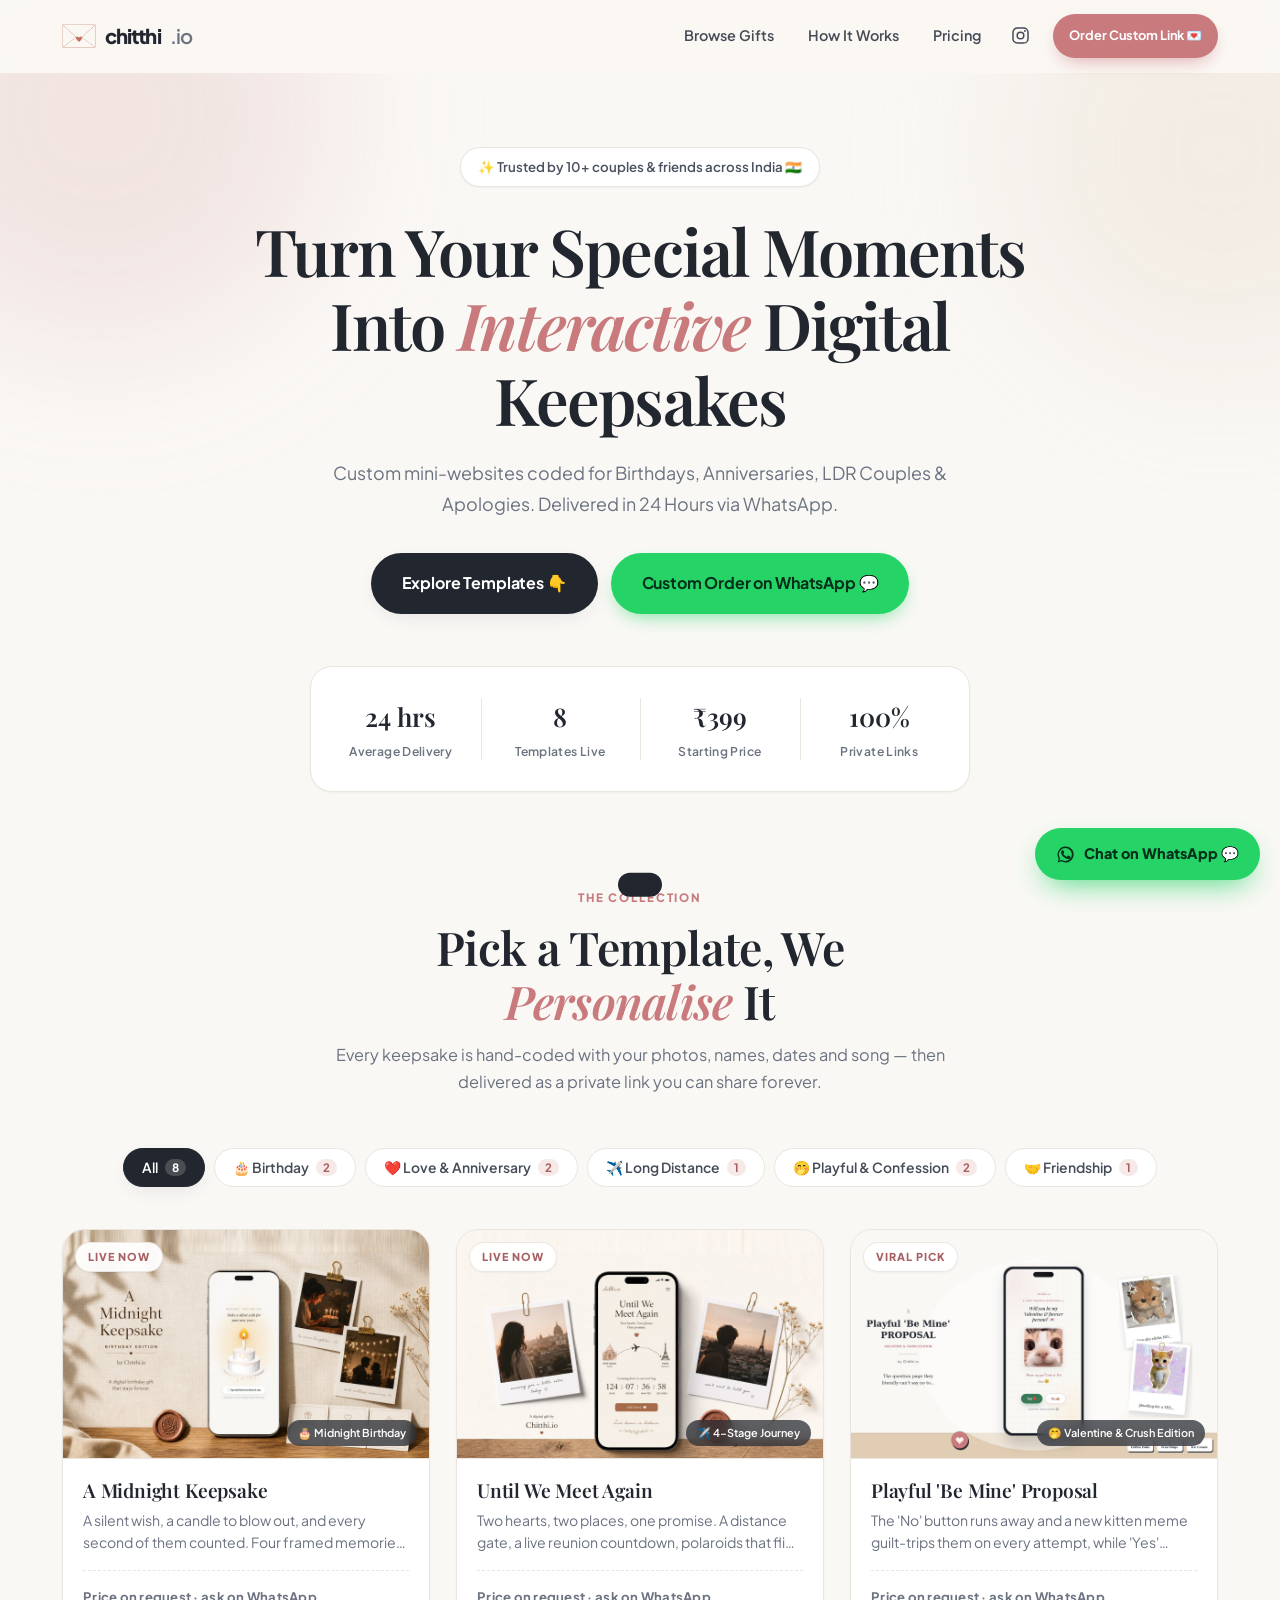
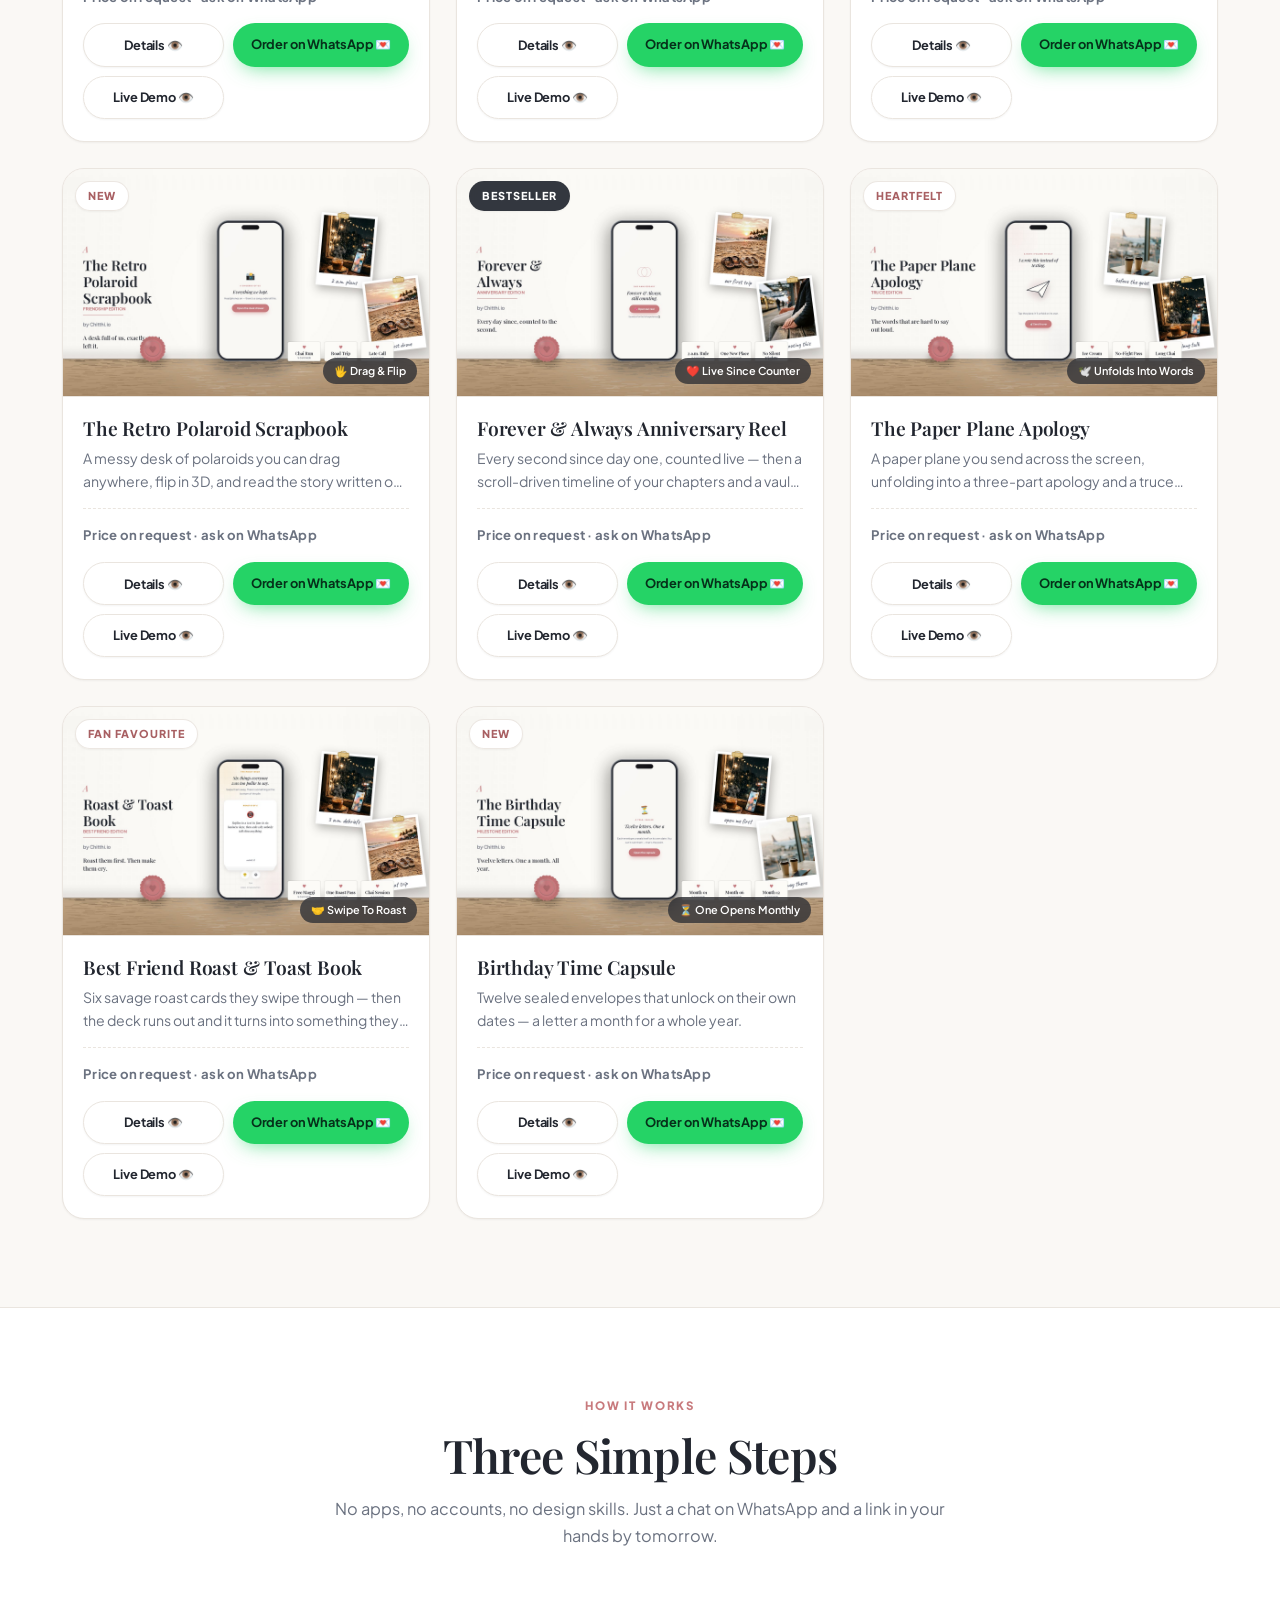
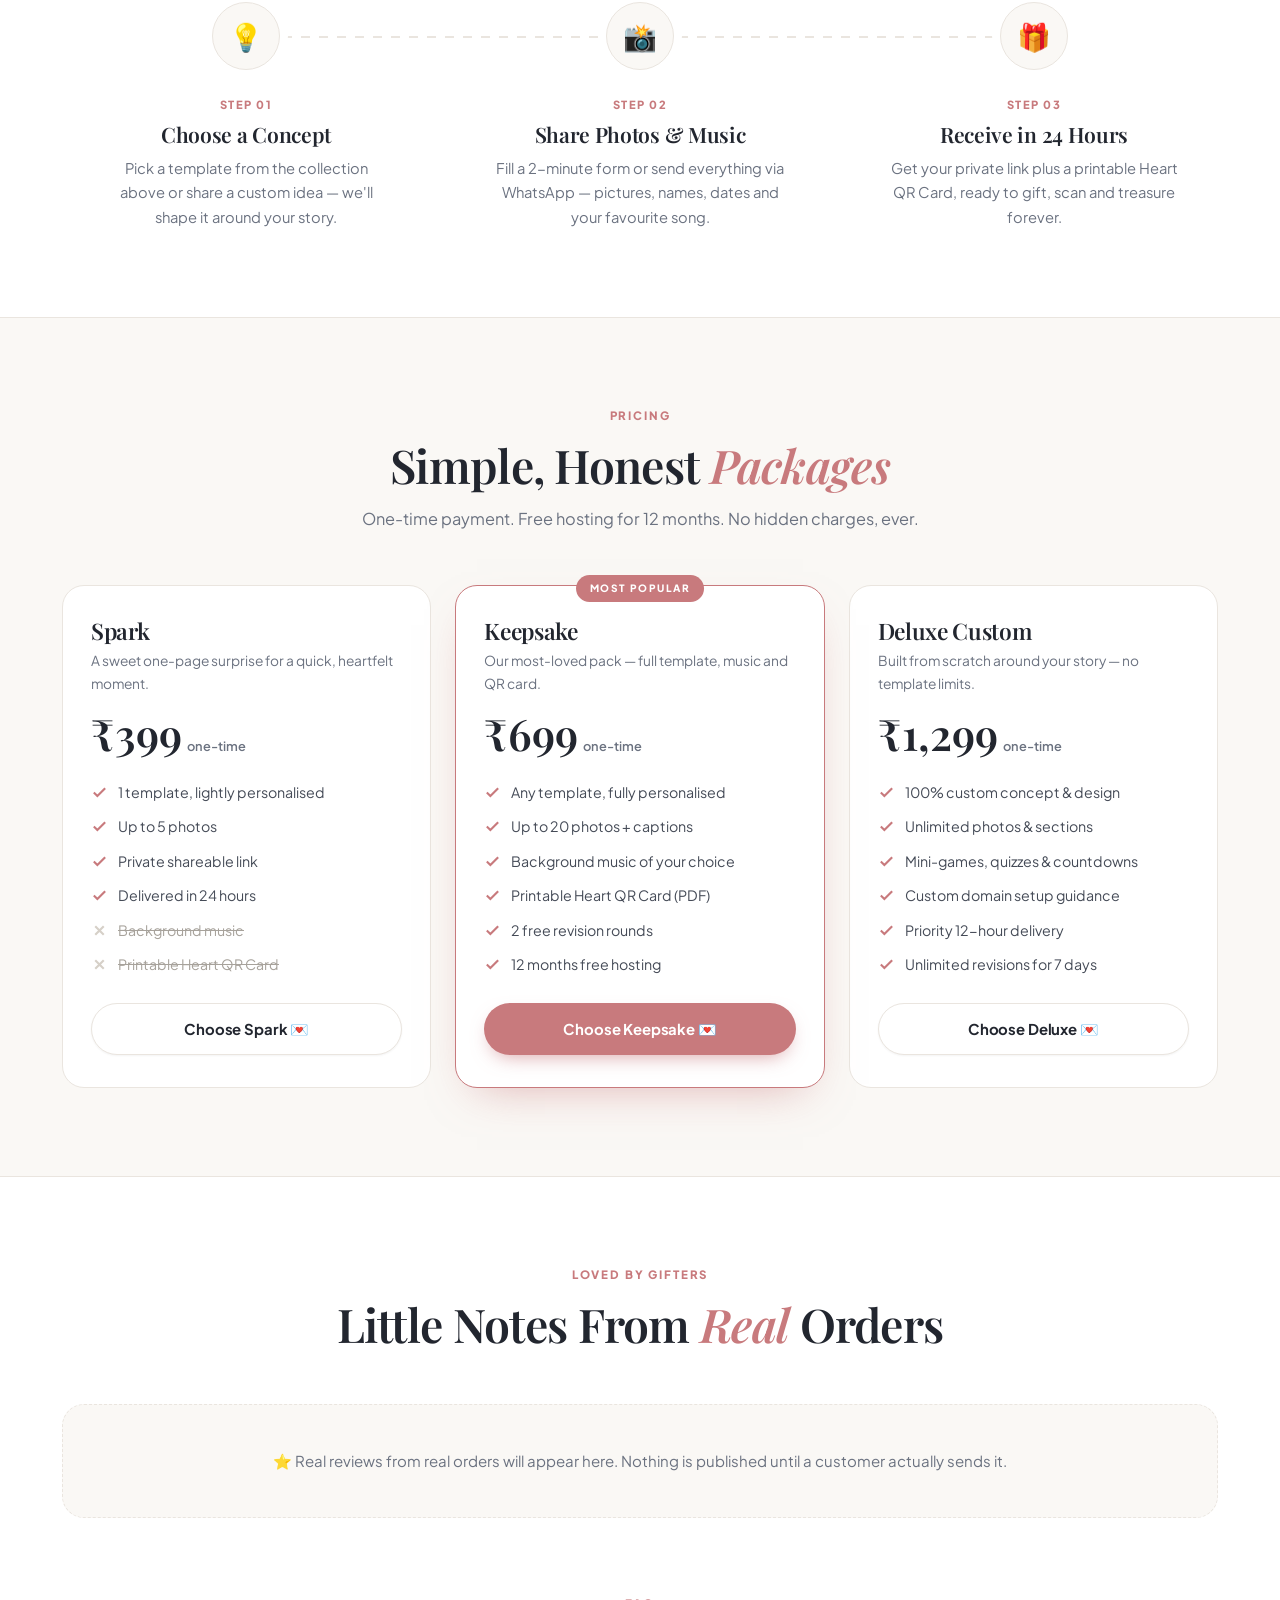
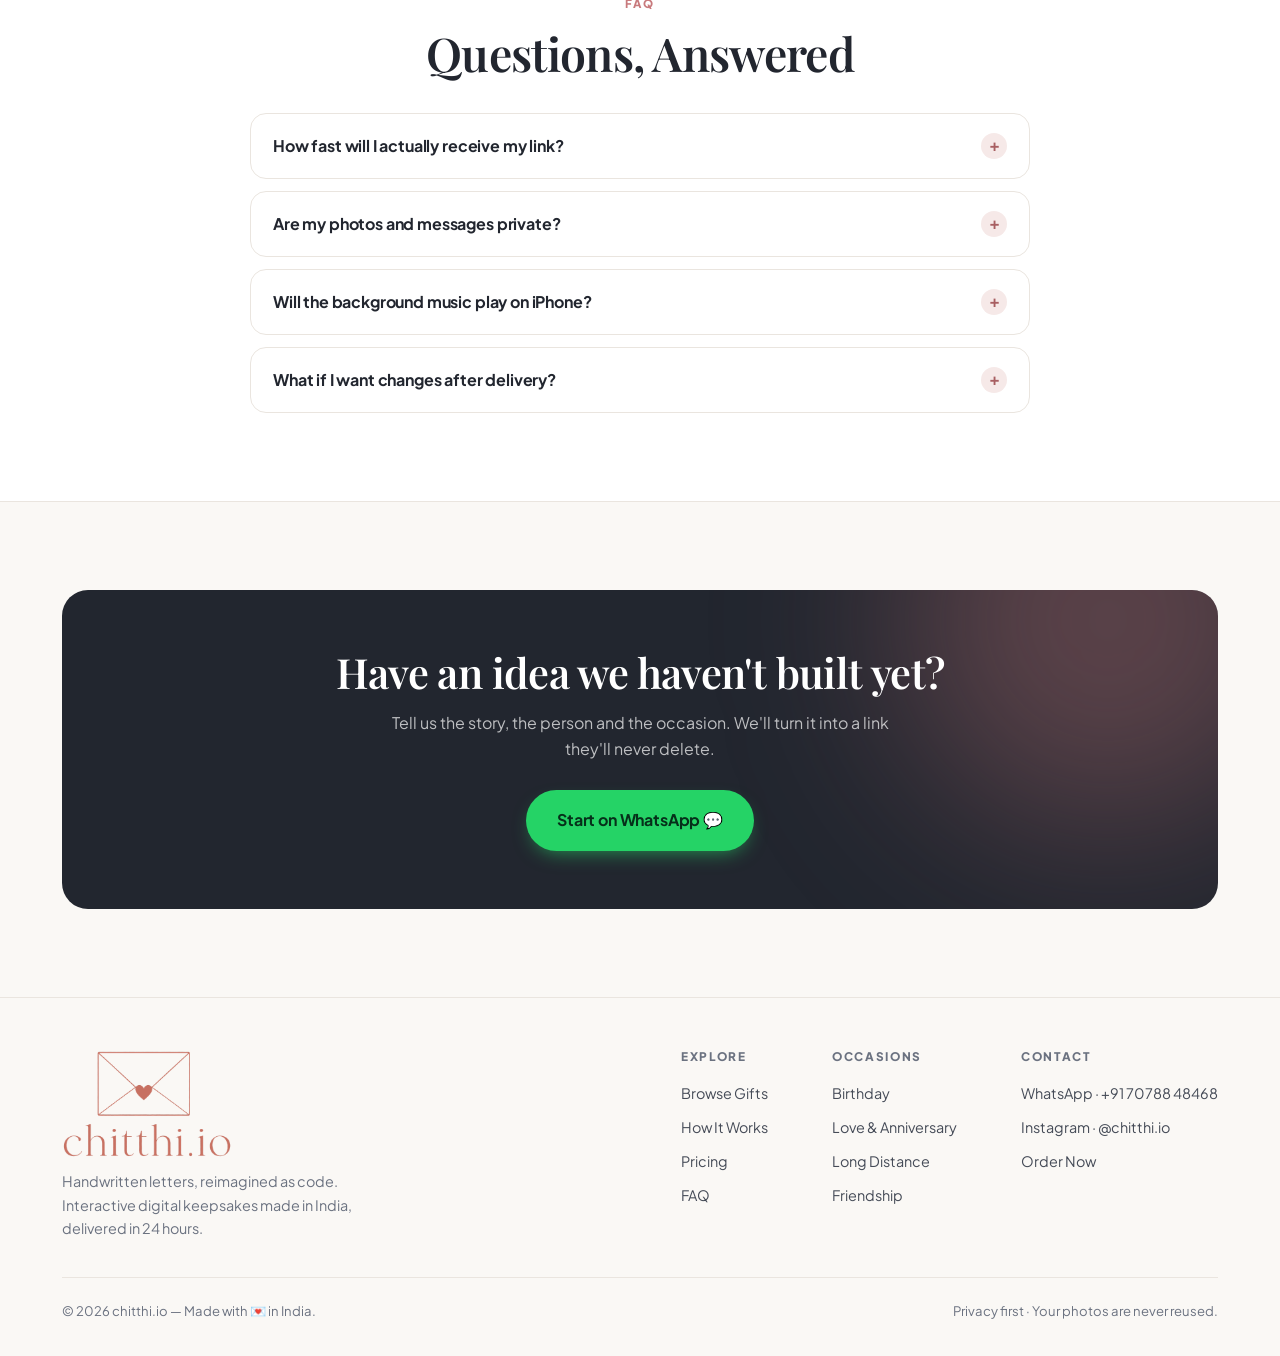
==== commit 088446e3: "feat: templates 04-08 built, deployed and live All eight templates now exist as real deployed sites." ====
--- a/index.html
+++ b/index.html
@@ -303,7 +303,7 @@
 
 <!-- Scripts (classic, no modules — works over file:// too) -->
 <script src="assets/js/config.js?v=c67178f0"></script>
-<script src="assets/js/data.js?v=94962279"></script>
+<script src="assets/js/data.js?v=d370b473"></script>
 <script src="assets/js/render.js?v=8fa11b5a"></script>
 <script src="assets/js/main.js?v=57504b5f"></script>
 </body>
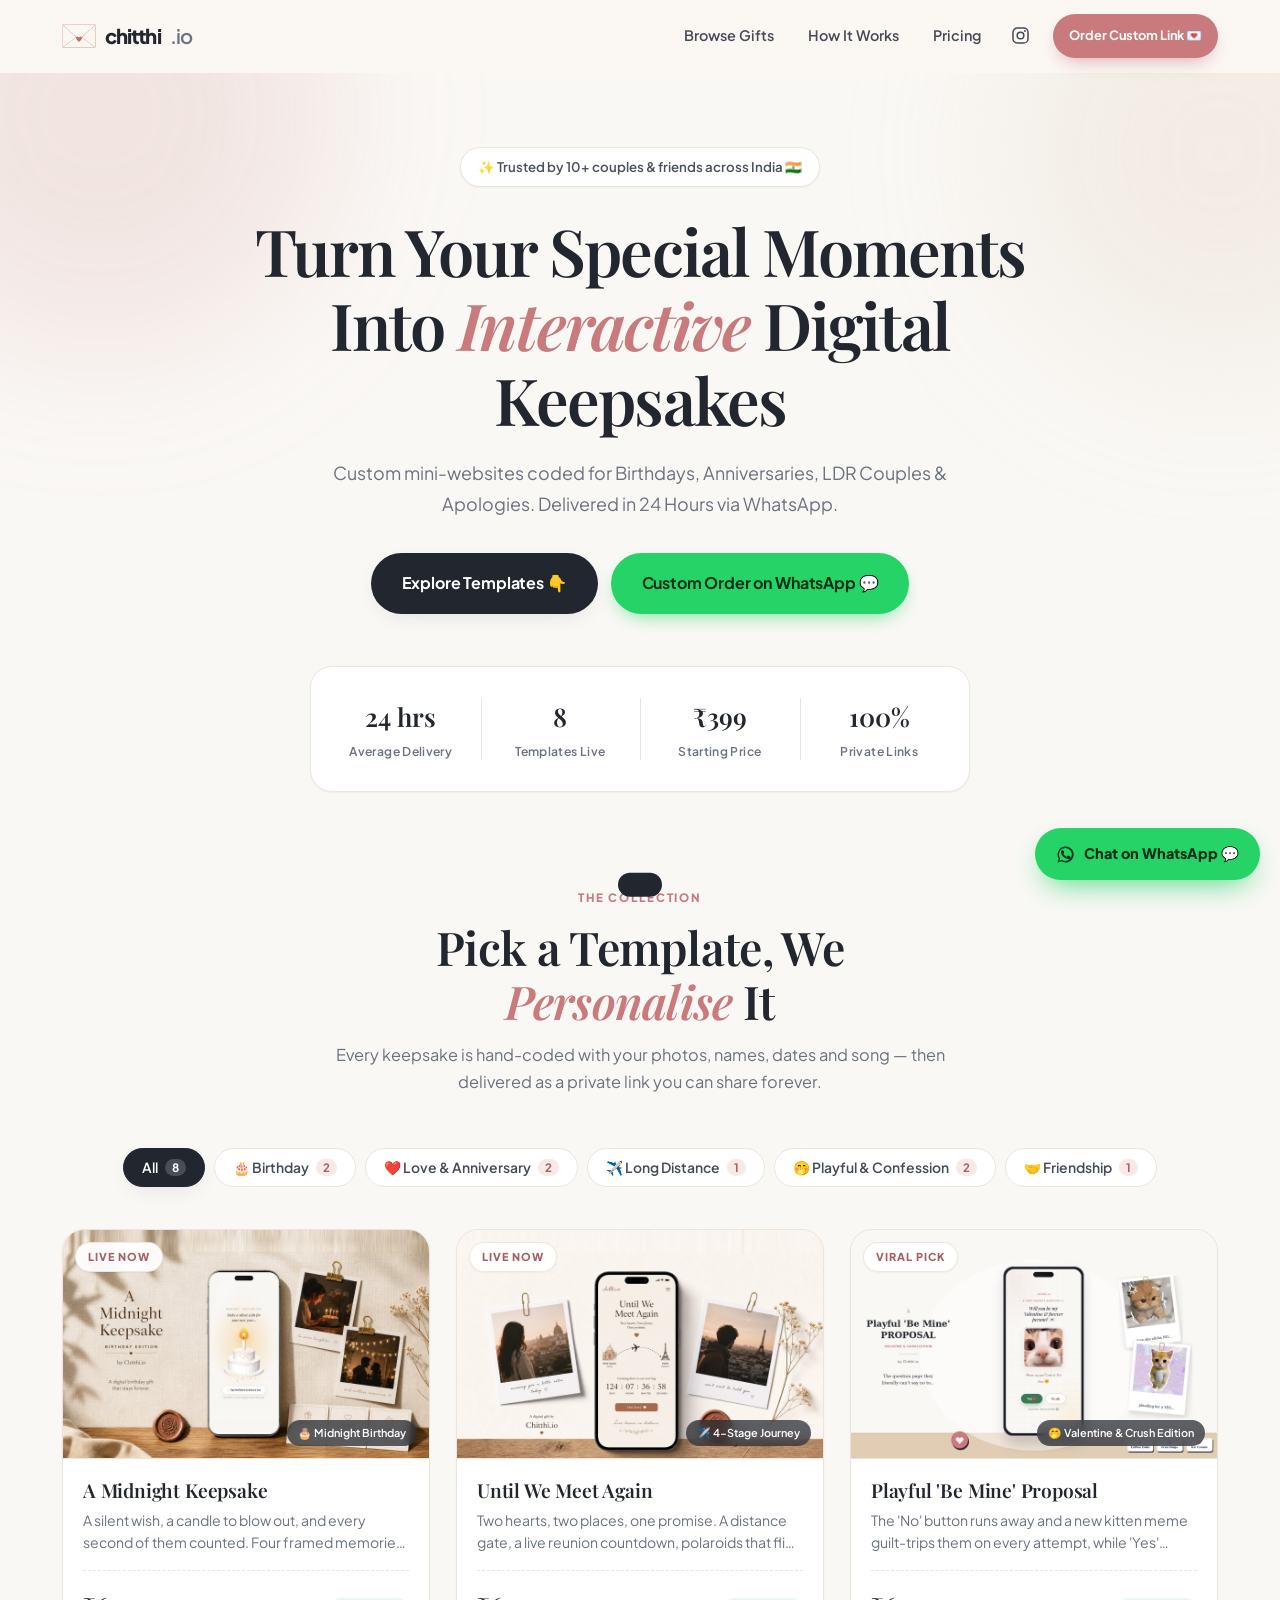
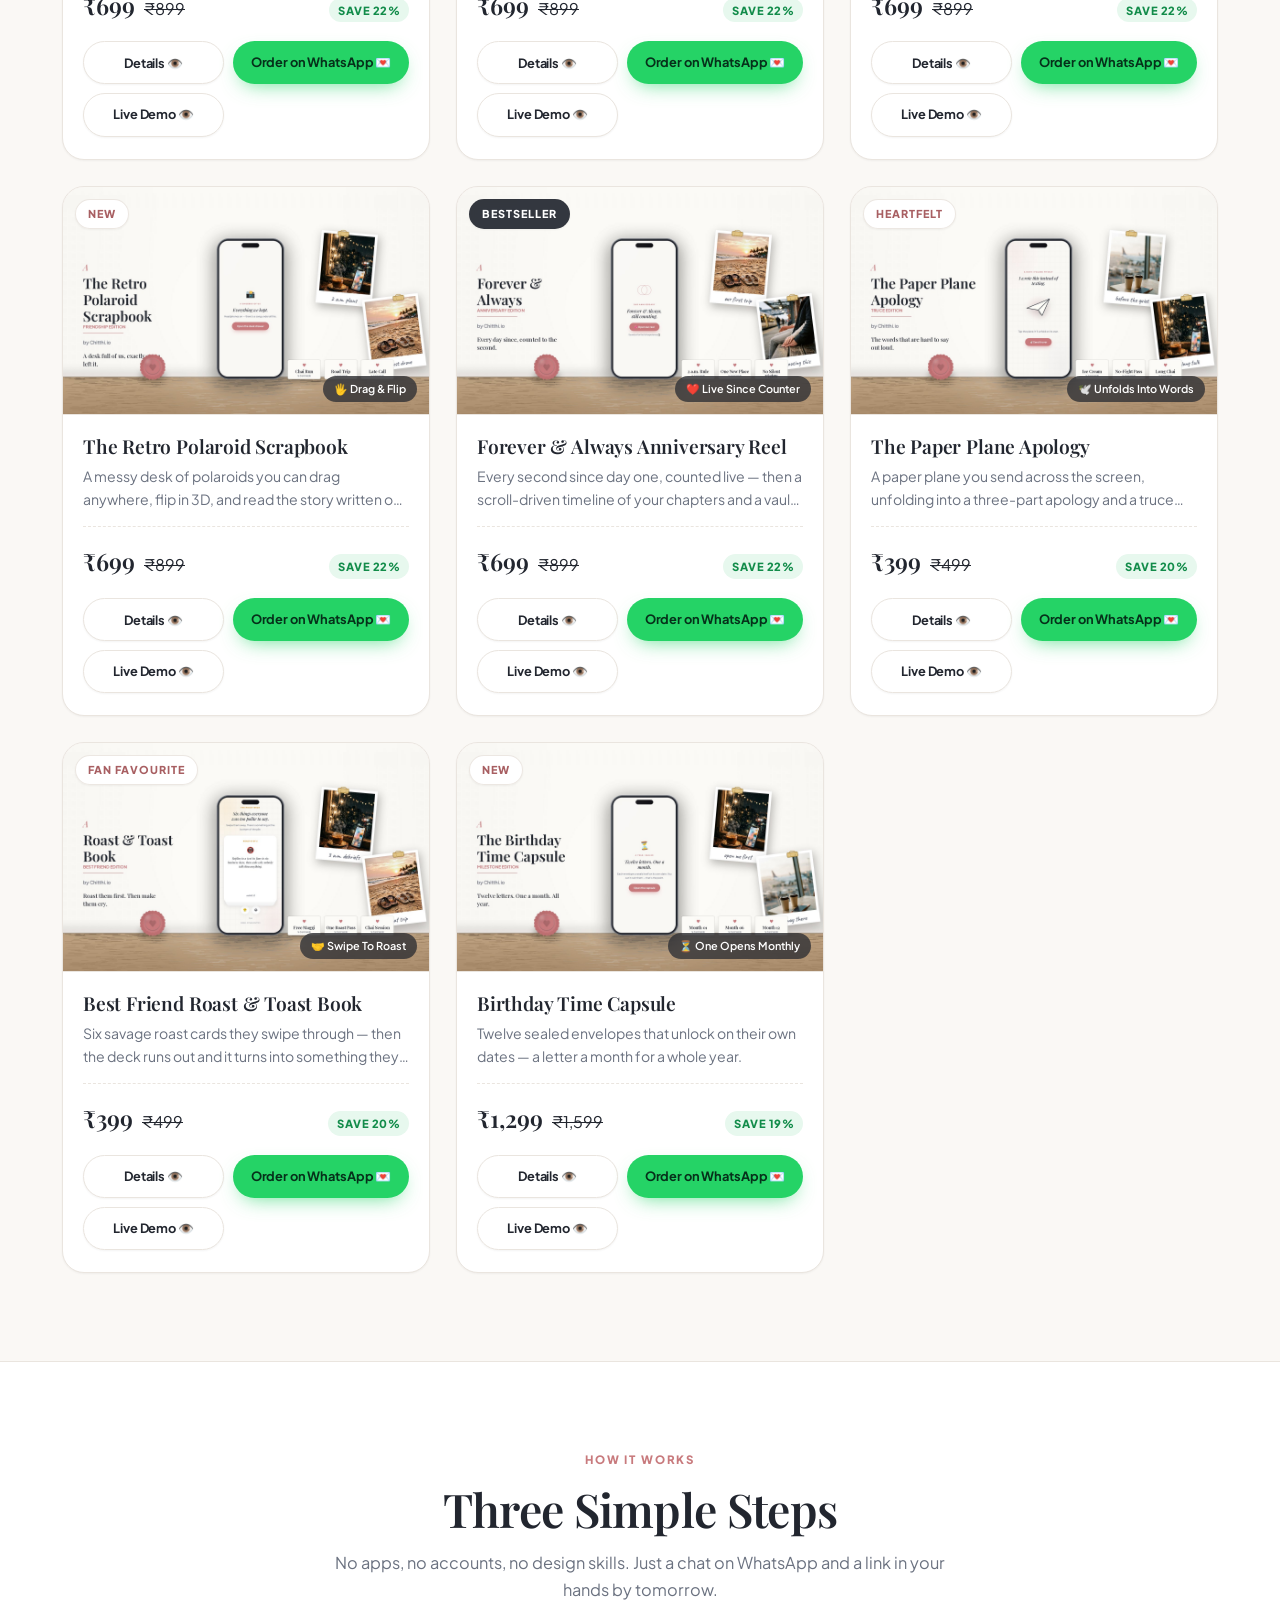
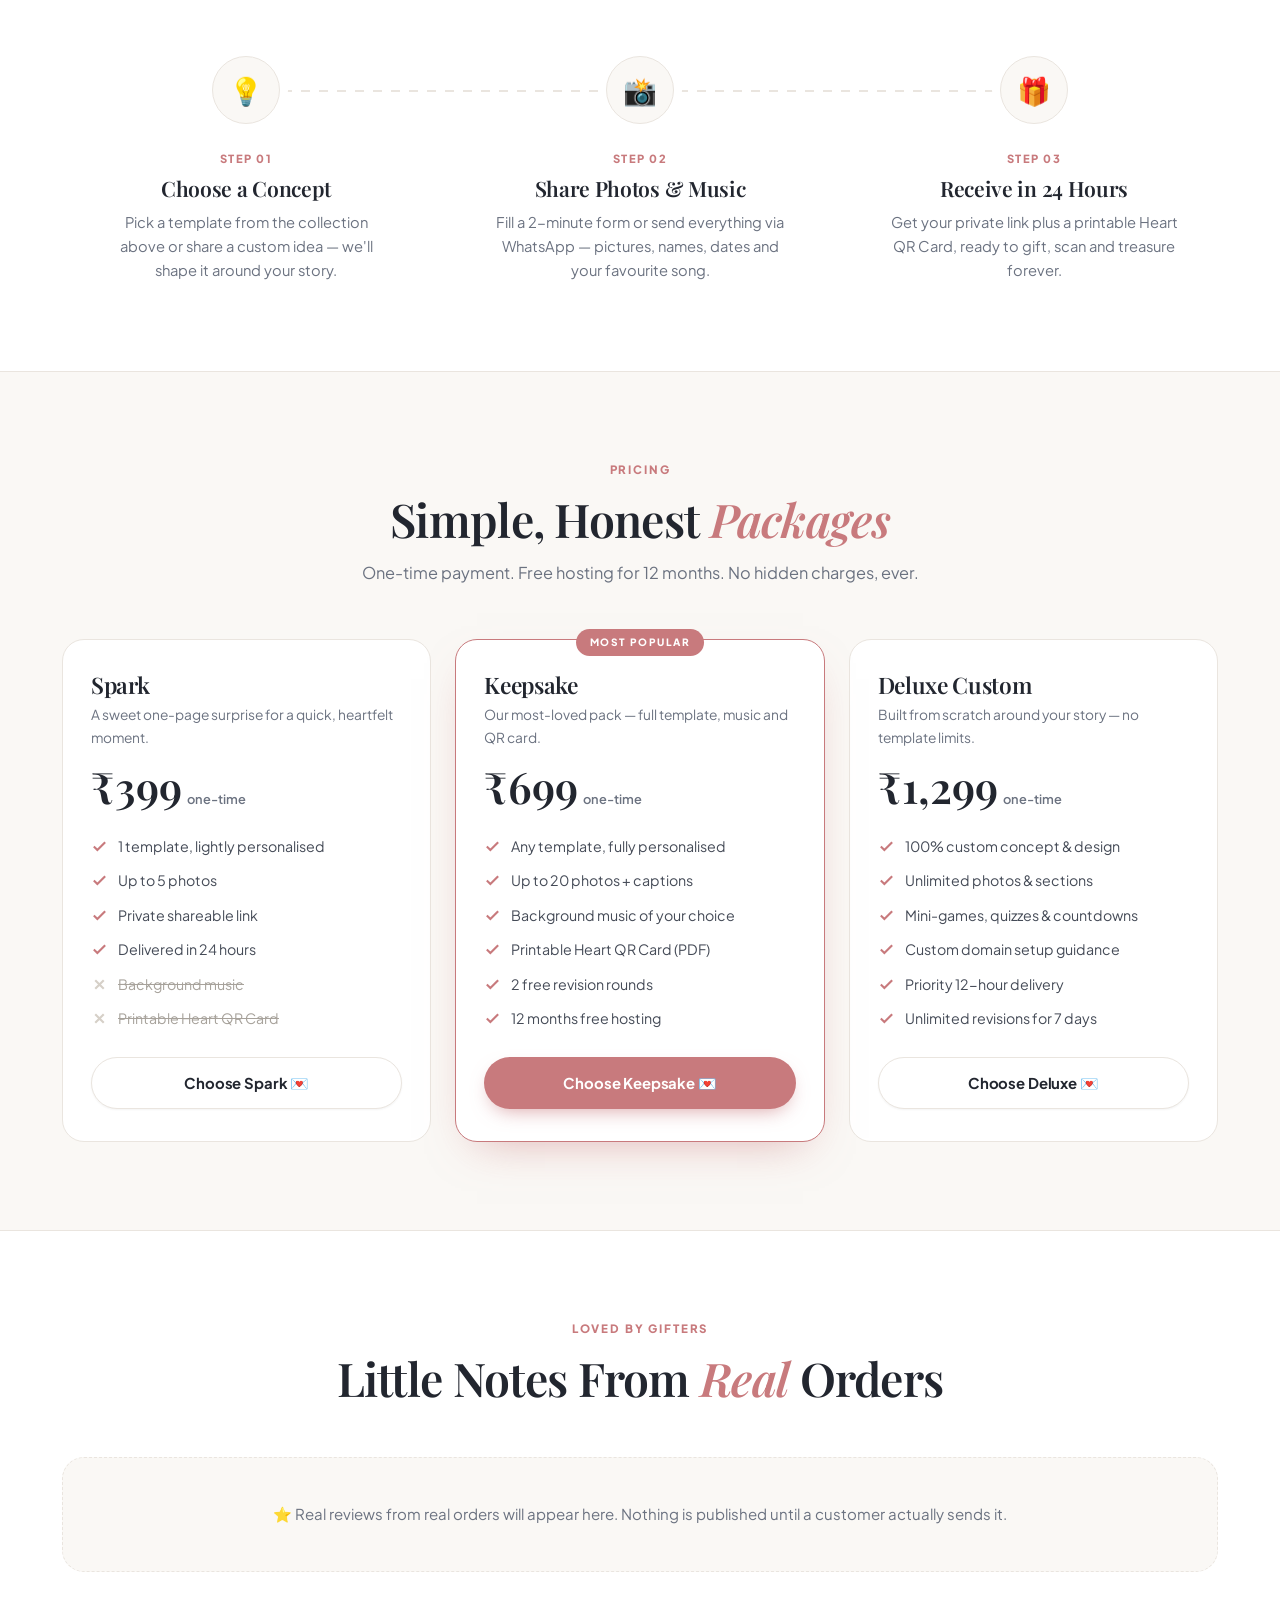
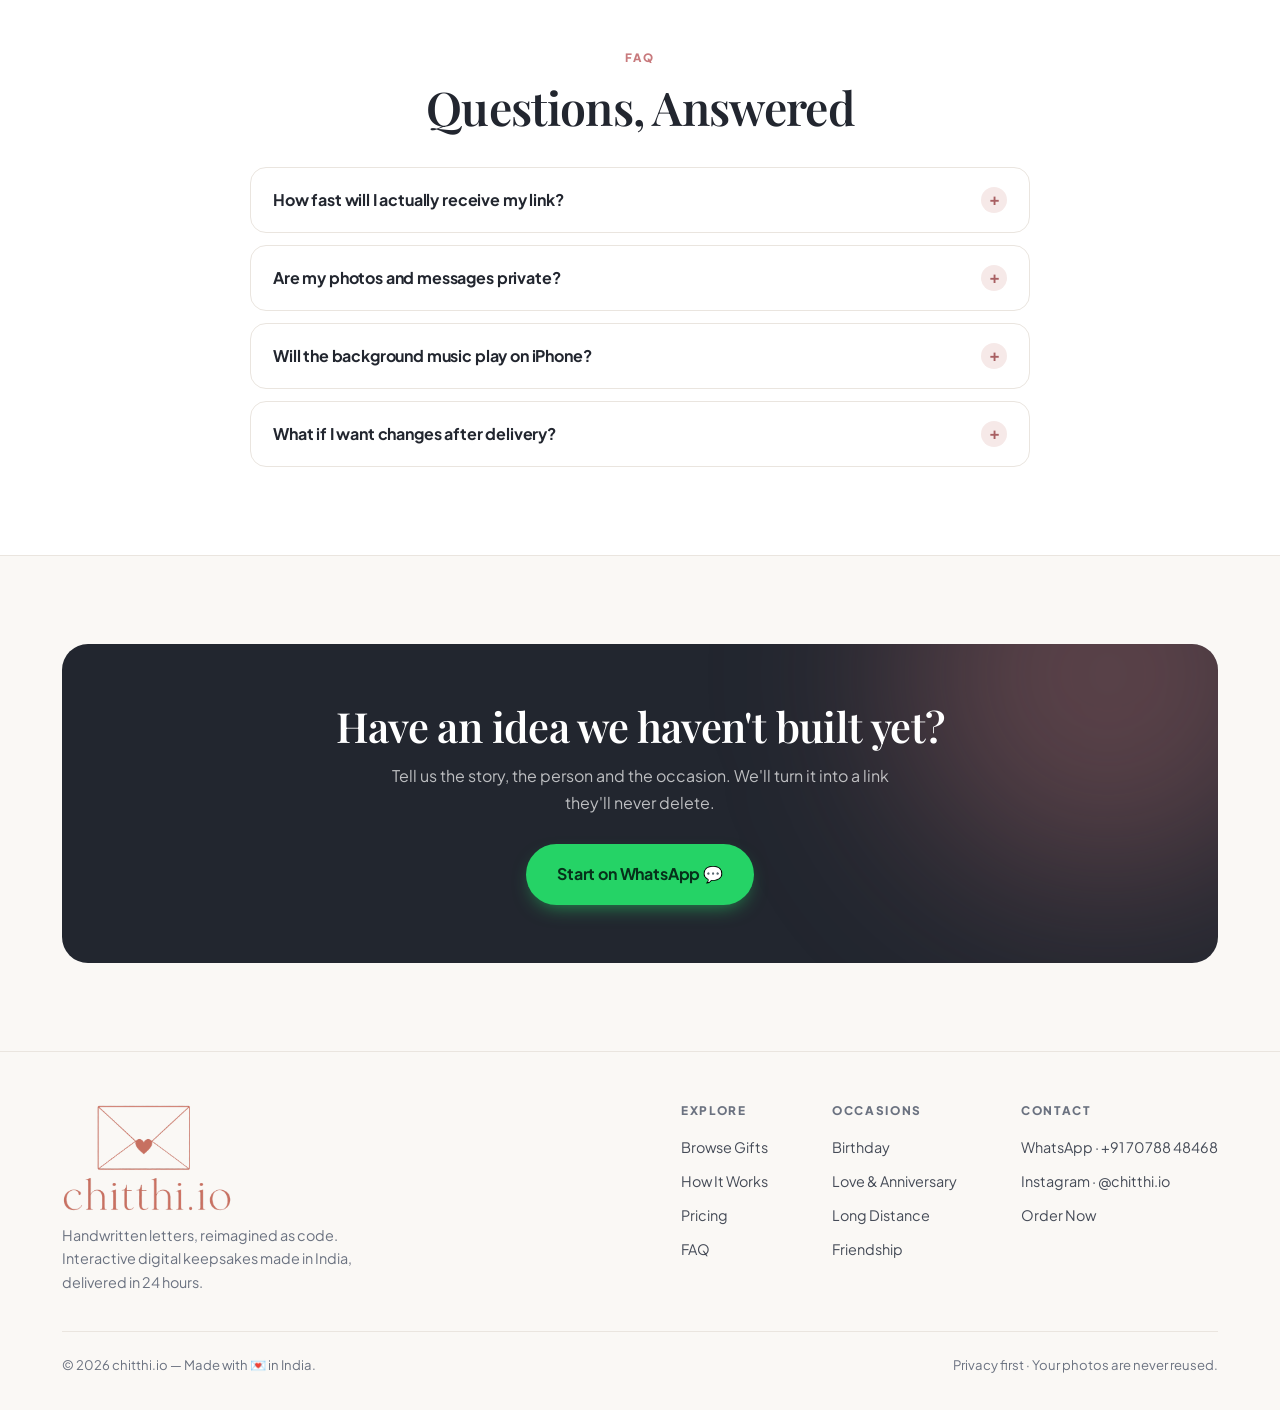
==== commit 8fd2a79a: "feat: publish prices — Spark ₹399 · Keepsake ₹699 · Deluxe ₹1,299 across all 8 cards" ====
--- a/index.html
+++ b/index.html
@@ -303,7 +303,7 @@
 
 <!-- Scripts (classic, no modules — works over file:// too) -->
 <script src="assets/js/config.js?v=c67178f0"></script>
-<script src="assets/js/data.js?v=d370b473"></script>
+<script src="assets/js/data.js?v=6a8c1455"></script>
 <script src="assets/js/render.js?v=8fa11b5a"></script>
 <script src="assets/js/main.js?v=57504b5f"></script>
 </body>
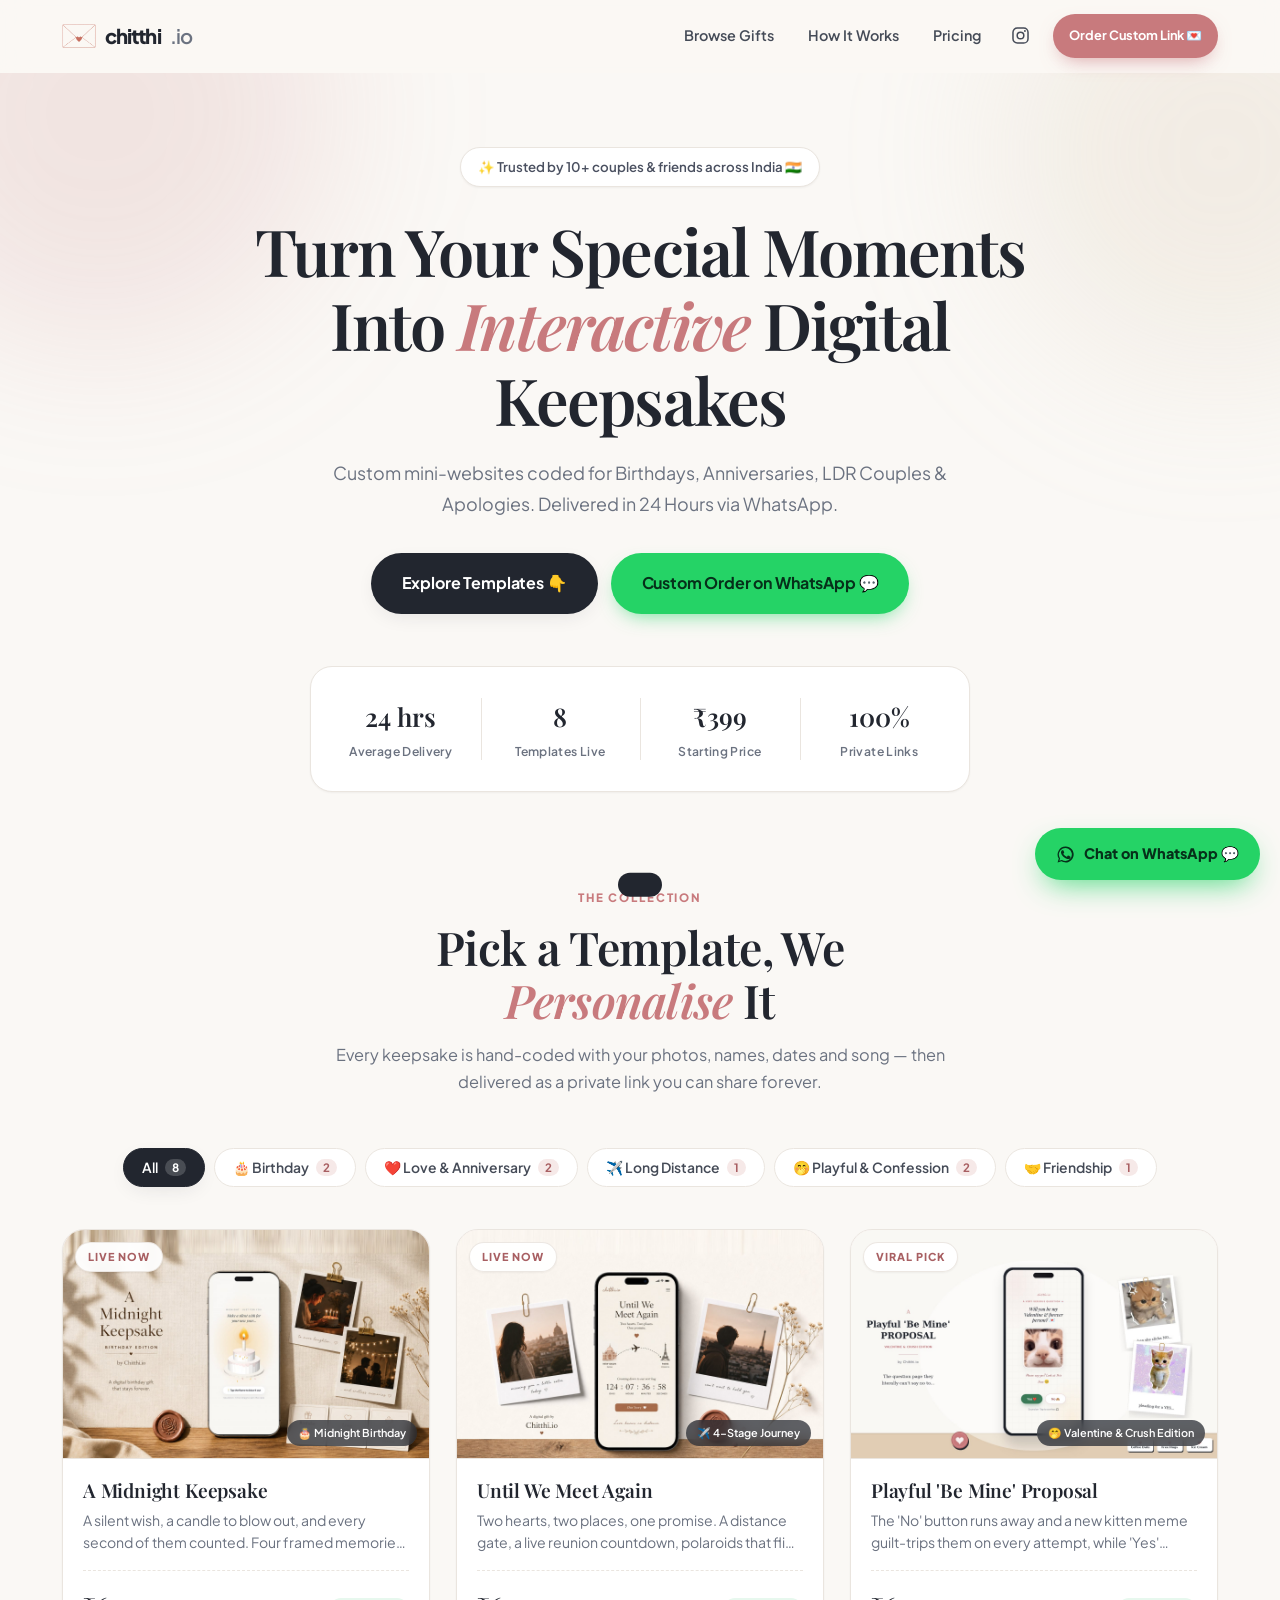
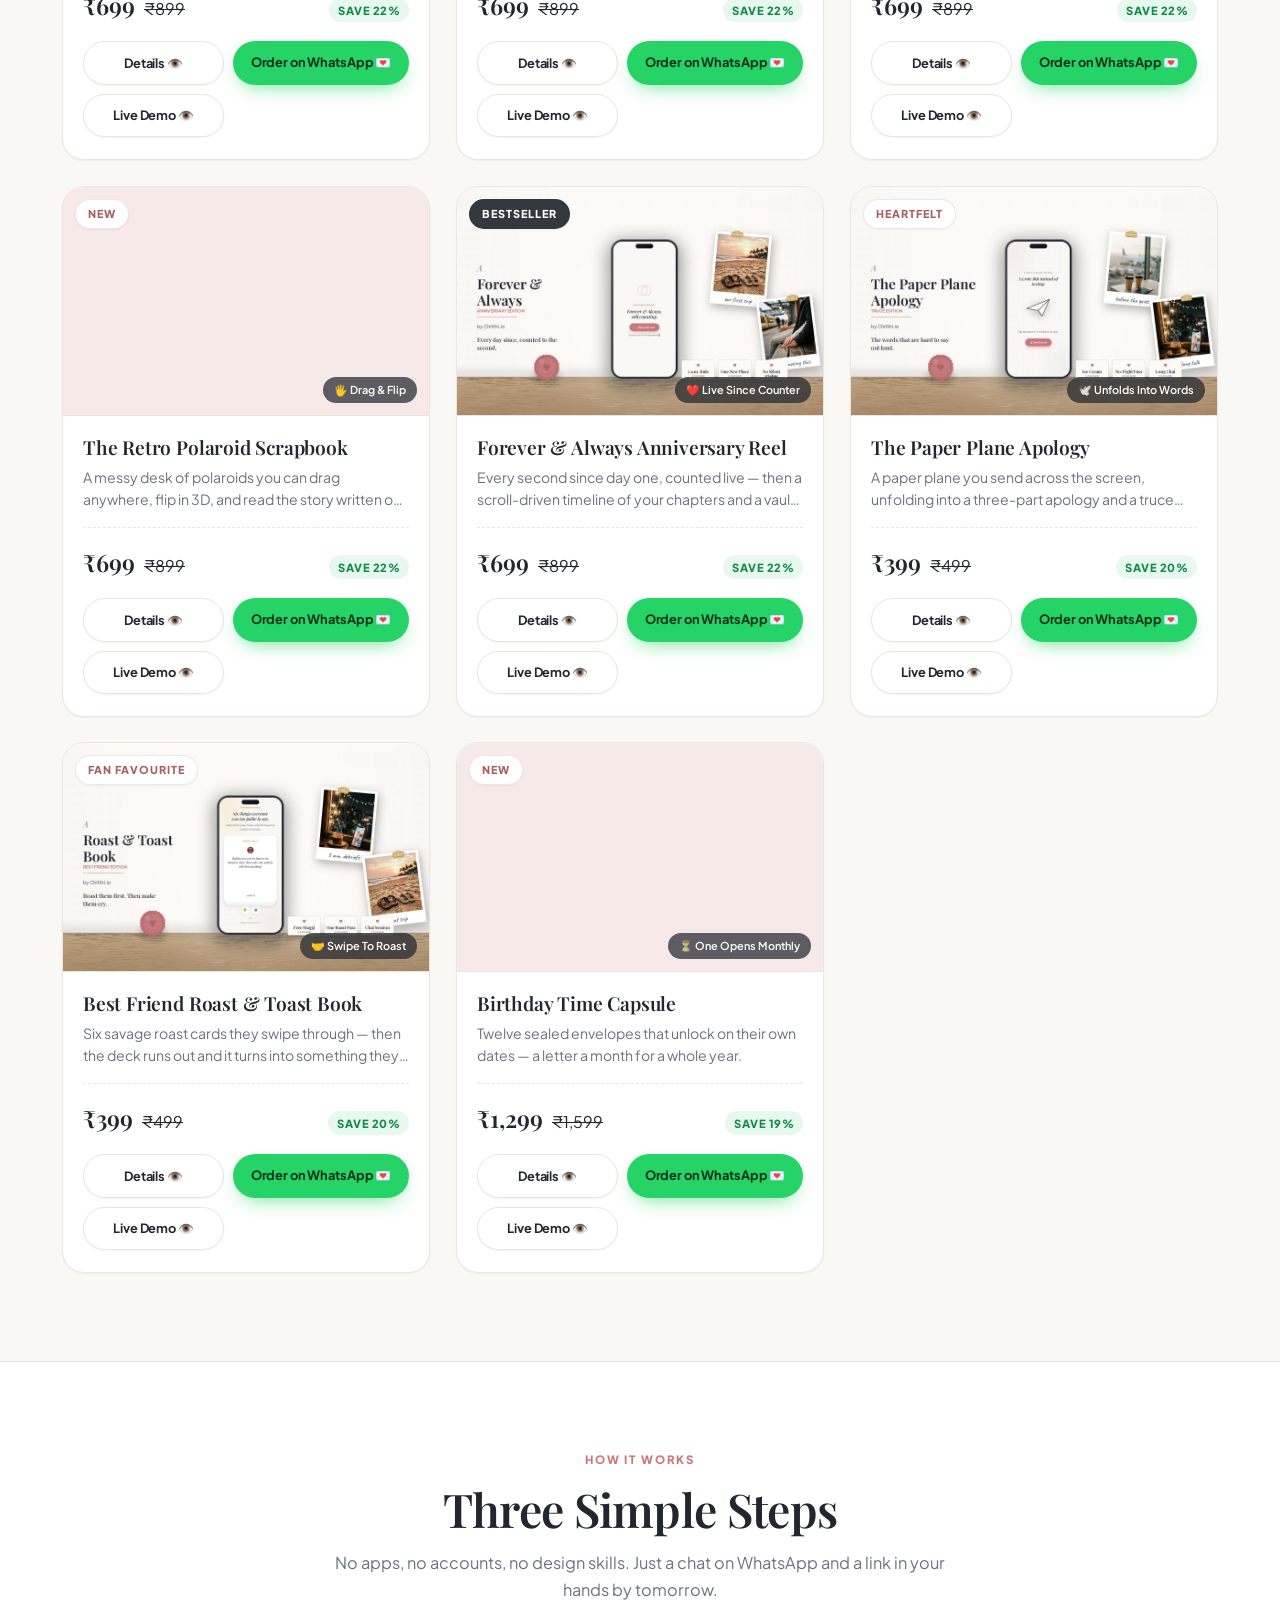
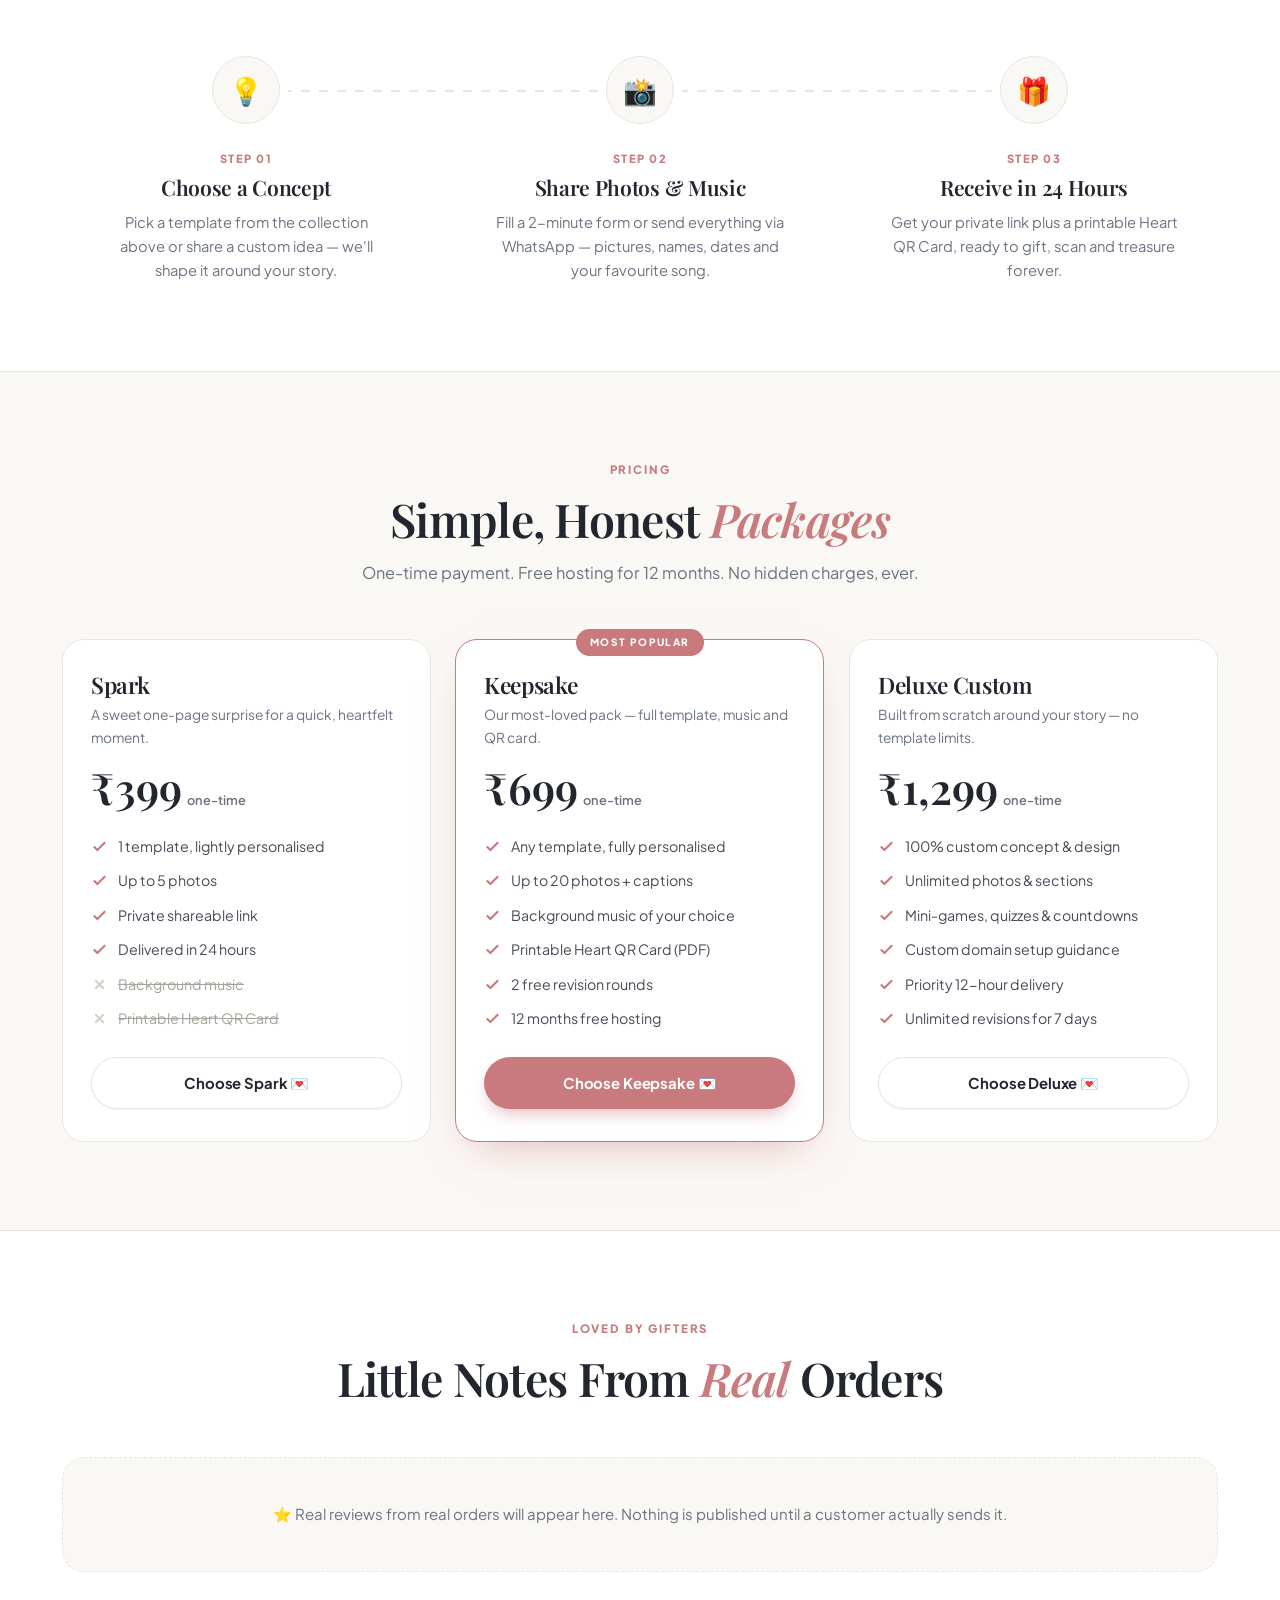
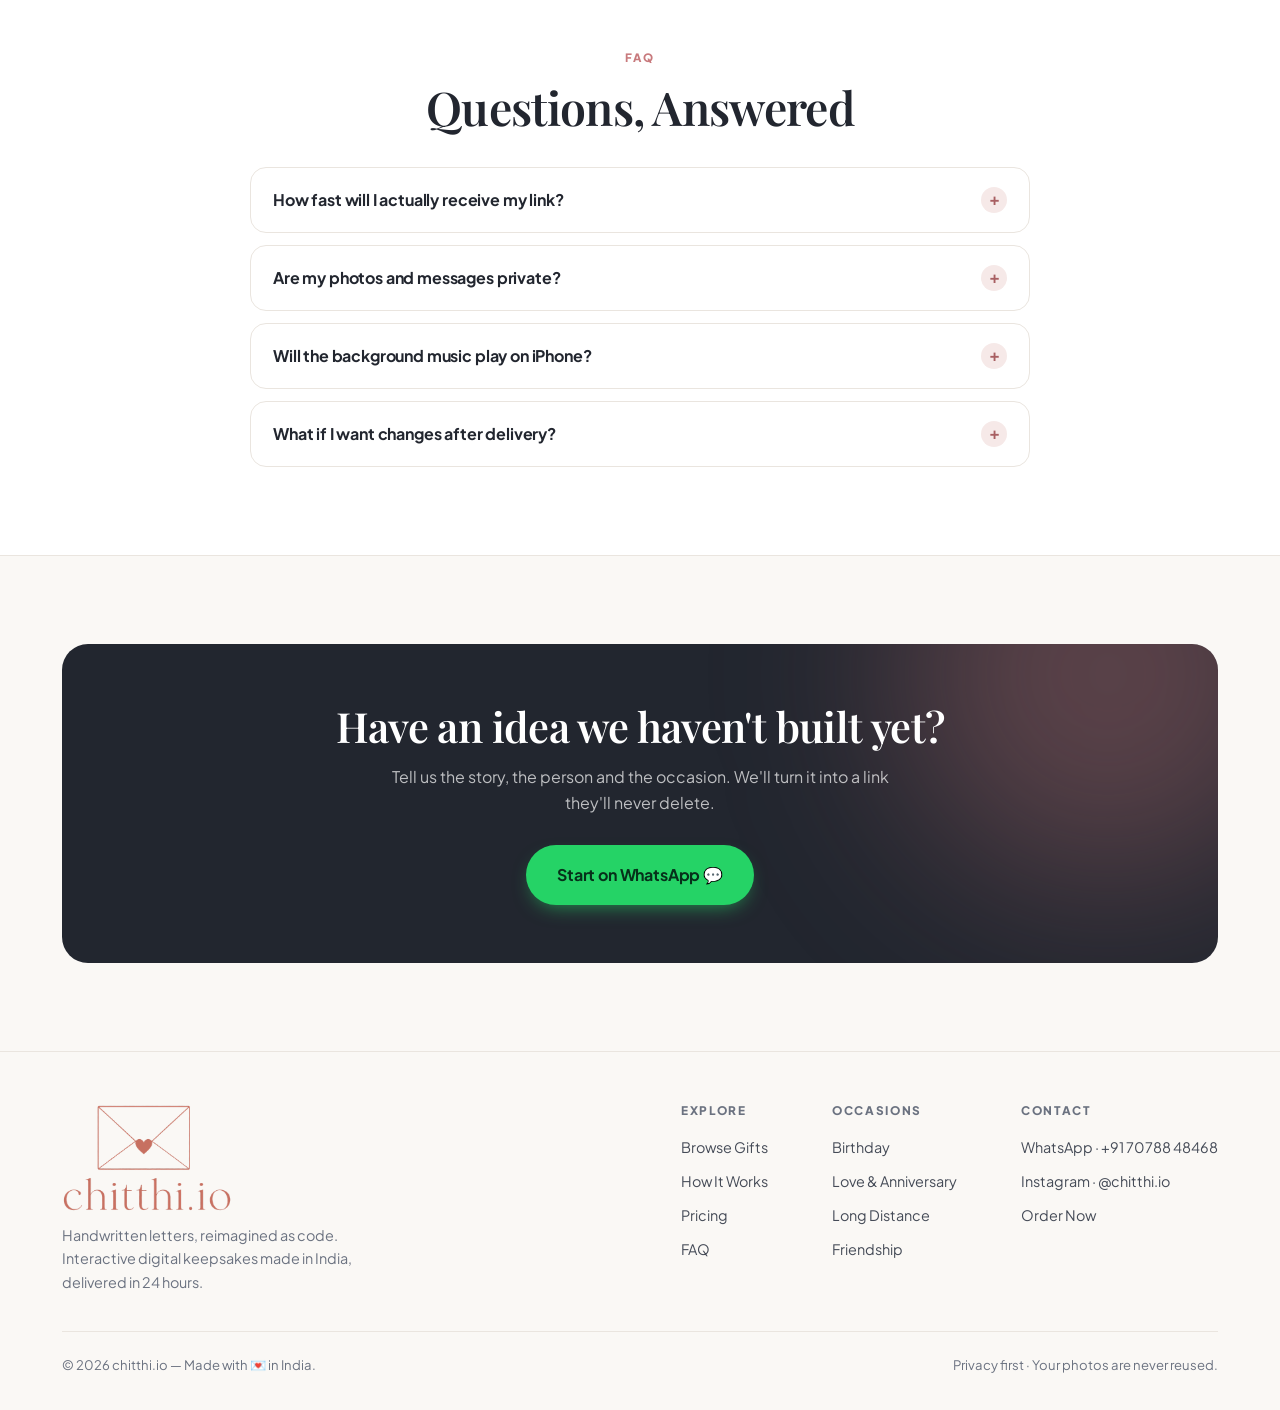
==== commit b92c1476: "feat: luxury motion pass — spring/bounce easing, staggered scroll reveals, tactile press, ambient pu" ====
--- a/index.html
+++ b/index.html
@@ -25,10 +25,10 @@
 <meta property="og:url" content="https://chitthi-io.github.io/Chitthi-Storefront-/" />
 
 <!-- Stylesheets (load order matters: tokens -> base -> layout -> components -> responsive) -->
-<link rel="stylesheet" href="assets/css/tokens.css?v=9bfe3dd2">
-<link rel="stylesheet" href="assets/css/base.css?v=8a87ea88">
+<link rel="stylesheet" href="assets/css/tokens.css?v=d55598dc">
+<link rel="stylesheet" href="assets/css/base.css?v=3158c534">
 <link rel="stylesheet" href="assets/css/layout.css?v=ef28b476">
-<link rel="stylesheet" href="assets/css/components.css?v=90a19f1e">
+<link rel="stylesheet" href="assets/css/components.css?v=b556a2f1">
 <link rel="stylesheet" href="assets/css/responsive.css?v=d1b9c7a7">
 </head>
 <body>
@@ -305,6 +305,6 @@
 <script src="assets/js/config.js?v=c67178f0"></script>
 <script src="assets/js/data.js?v=6a8c1455"></script>
 <script src="assets/js/render.js?v=8fa11b5a"></script>
-<script src="assets/js/main.js?v=57504b5f"></script>
+<script src="assets/js/main.js?v=29d53899"></script>
 </body>
 </html>
--- a/assets/css/tokens.css
+++ b/assets/css/tokens.css
@@ -38,8 +38,13 @@
   --sh-md: 0 6px 22px -8px rgba(34,38,47,.14);
   --sh-lg: 0 22px 48px -20px rgba(34,38,47,.28);
 
-  /* ---- Motion ---- */
-  --ease: cubic-bezier(.22,1,.36,1);
+  /* ---- Motion ----
+     Transform/opacity only on these curves — never layout properties.
+     bounce overshoots, so it is reserved for transforms (modal pop, toast,
+     icon spins); using it on height/width/max-height would thrash layout. */
+  --ease:        cubic-bezier(.22,1,.36,1);    /* legacy alias of spring */
+  --ease-spring: cubic-bezier(.22,1,.36,1);    /* editorial deceleration */
+  --ease-bounce: cubic-bezier(.34,1.56,.64,1); /* soft overshoot & settle */
   --t-fast: .2s;
   --t-med:  .32s;
   --t-slow: .55s;
--- a/assets/css/base.css
+++ b/assets/css/base.css
@@ -64,16 +64,24 @@
   text-transform:uppercase; color:var(--accent);
 }
 
-/* Scroll reveal */
+/* Scroll reveal — GPU-only (transform + opacity), 60fps on mobile.
+   Stagger comes from --index, set per element by main.js; the observer also
+   sets an inline transition-delay as belt-and-braces because component
+   rules (e.g. .tier) re-declare `transition` and would reset the delay.
+   main.js strips the reveal classes after the entrance finishes so hover
+   transitions stay snappy. */
 .reveal{
-  opacity:0; transform:translateY(26px);
-  transition:opacity .7s var(--ease), transform .7s var(--ease);
+  opacity:0; transform:translateY(28px) scale(.98);
+  transition:opacity .85s var(--ease-spring) calc(var(--index, 0) * 90ms),
+             transform .85s var(--ease-spring) calc(var(--index, 0) * 90ms);
+  will-change:transform, opacity;
 }
 .reveal.in{ opacity:1; transform:none; }
 
 @media (prefers-reduced-motion:reduce){
   html{ scroll-behavior:auto; }
-  .reveal{ opacity:1 !important; transform:none !important; }
+  .reveal,
+  .card.will-reveal{ opacity:1 !important; transform:none !important; transition-delay:0s !important; }
   *,*::before,*::after{
     animation-duration:.01ms !important;
     animation-iteration-count:1 !important;
--- a/assets/css/components.css
+++ b/assets/css/components.css
@@ -13,10 +13,24 @@
              background var(--t-fast), color var(--t-fast), border-color var(--t-fast);
 }
 .btn:hover{ transform:translateY(-2px); }
-.btn:active{ transform:translateY(0); }
-
-.btn-primary{ background:var(--ink); color:#fff; box-shadow:var(--sh-md); }
-.btn-primary:hover{ background:#000; box-shadow:var(--sh-lg); }
+/* Tactile spring press — snappy 120ms press-in, springy release out. */
+.btn:not([disabled]):not([aria-disabled="true"]):active{
+  transform:scale(.95);
+  transition:transform .12s ease, box-shadow .12s ease,
+             background var(--t-fast), color var(--t-fast), border-color var(--t-fast);
+}
+
+.btn-primary{
+  background:var(--ink); color:#fff; box-shadow:var(--sh-md);
+  animation:ambientPulse 3.4s ease-in-out infinite;
+}
+.btn-primary:hover{ background:#000; box-shadow:var(--sh-lg); animation:none; }
+/* Ambient breathing glow on primary actions — rose halo in brand accent.
+   Small paint area (one button), paused on hover, off under reduced motion. */
+@keyframes ambientPulse{
+  0%,100%{ box-shadow:0 4px 20px rgba(200,122,125,.18); }
+  50%    { box-shadow:0 8px 28px rgba(200,122,125,.32); }
+}
 
 .btn-accent{ background:var(--accent); color:#fff; box-shadow:0 8px 20px -8px rgba(200,122,125,.75); }
 .btn-accent:hover{ background:var(--accent-deep); }
@@ -72,6 +86,7 @@
 }
 .ig-link svg{ width:19px; height:19px; }
 .ig-link:hover{ background:var(--accent-soft); color:var(--accent-deep); transform:translateY(-2px); }
+.ig-link:active{ transform:scale(.9); transition:transform .12s ease; }
 
 .nav-links{ display:flex; align-items:center; gap:6px; }
 .nlink{
@@ -80,6 +95,7 @@
   transition:background var(--t-fast), color var(--t-fast);
 }
 .nlink:hover{ background:var(--accent-soft); color:var(--accent-deep); }
+.nlink:active{ transform:scale(.95); transition:transform .12s ease; }
 .nav-cta{ margin-left:8px; }
 
 .burger{
@@ -98,6 +114,7 @@
 .burger.on span{ background:transparent; }
 .burger.on span::before{ top:0; transform:rotate(45deg); }
 .burger.on span::after { top:0; transform:rotate(-45deg); }
+.burger:active{ transform:scale(.94); transition:transform .12s ease; }
 
 .mobile-menu{
   display:none; flex-direction:column; gap:6px; padding:0 var(--gutter);
@@ -135,6 +152,7 @@
   background:var(--accent-soft); color:var(--accent-deep); transition:var(--t-med);
 }
 .pill.active .cnt{ background:rgba(255,255,255,.18); color:#fff; }
+.pill:active{ transform:scale(.95); transition:transform .12s ease; }
 
 /* ---------- PRODUCT CARD ---------- */
 .card{
@@ -145,12 +163,22 @@
 }
 .card:hover{ transform:translateY(-6px); box-shadow:var(--sh-lg); border-color:#DFD7CD; }
 
+/* Scroll-reveal entrance for grid cards — classes added by main.js and
+   stripped once the entrance finishes, so hover keeps its 0.4s lift. */
+.card.will-reveal{
+  opacity:0; transform:translateY(28px) scale(.98);
+  transition:opacity .85s var(--ease-spring) calc(var(--index, 0) * 90ms),
+             transform .85s var(--ease-spring) calc(var(--index, 0) * 90ms);
+  will-change:transform, opacity;
+}
+.card.will-reveal.in{ opacity:1; transform:none; }
+
 /* filter fade-out */
 .card.hide{
   opacity:0; transform:scale(.94) translateY(10px);
   pointer-events:none; position:absolute; visibility:hidden;
 }
-.card.enter{ animation:cardIn .5s var(--ease) both; }
+.card.enter{ animation:cardIn .55s var(--ease-spring) both; }
 @keyframes cardIn{
   from{ opacity:0; transform:translateY(16px) scale(.97); }
   to  { opacity:1; transform:none; }
@@ -318,7 +346,7 @@
   margin-left:auto; flex:none; width:26px; height:26px; border-radius:50%;
   background:var(--accent-soft); color:var(--accent-deep);
   display:grid; place-items:center; font-size:1.05rem; line-height:1;
-  transition:transform .35s var(--ease), background var(--t-med);
+  transition:transform .35s var(--ease-bounce), background var(--t-med);
 }
 .q.open .ic{ transform:rotate(45deg); background:var(--accent); color:#fff; }
 .a{ max-height:0; overflow:hidden; transition:max-height .42s var(--ease); }
@@ -341,13 +369,14 @@
 .modal{
   position:fixed; inset:0; z-index:200; display:grid; place-items:center; padding:20px;
   background:rgba(24,20,18,.55); backdrop-filter:blur(7px);
-  opacity:0; pointer-events:none; transition:opacity var(--t-med) var(--ease);
+  opacity:0; pointer-events:none; transition:opacity var(--t-med) var(--ease-spring);
 }
 .modal.on{ opacity:1; pointer-events:auto; }
 .modal-box{
   background:var(--card); border-radius:var(--r-lg); width:min(560px,100%);
   max-height:88vh; overflow:auto; box-shadow:var(--sh-lg); border:1px solid var(--border);
-  transform:translateY(18px) scale(.97); transition:transform .38s var(--ease);
+  transform:translateY(18px) scale(.97); transition:transform .5s var(--ease-bounce);
+  will-change:transform;
 }
 .modal.on .modal-box{ transform:none; }
 .modal-art{ position:relative; aspect-ratio:16/10; overflow:hidden; background:var(--accent-soft); }  /* matches the 1600x1000 thumbnails exactly — no crop */
@@ -359,6 +388,7 @@
   transition:transform .25s var(--ease);
 }
 .modal-x:hover{ transform:rotate(90deg); }
+.modal-x:active{ transform:scale(.9); transition:transform .12s ease; }
 .modal-in{ padding:26px 26px 28px; }
 .modal-in h3{ font-size:1.55rem; }
 .modal-in .mdesc{ color:var(--muted); font-size:.94rem; margin-top:10px; line-height:1.7; }
@@ -389,6 +419,7 @@
   animation-play-state:paused;
   box-shadow:0 18px 40px -12px rgba(37,211,102,.95);
 }
+.float-wa:active{ transform:scale(.94); transition:transform .12s ease; }
 .float-wa svg{ width:19px; height:19px; flex:none; }
 @keyframes glow{
   0%,100%{ box-shadow:0 12px 30px -10px rgba(37,211,102,.8), 0 0 0 0 rgba(37,211,102,.45); }
@@ -400,6 +431,6 @@
   position:fixed; left:50%; bottom:32px; transform:translate(-50%,120%);
   background:var(--ink); color:#fff; padding:12px 22px; border-radius:var(--r-pill);
   font-size:.86rem; font-weight:600; z-index:300; box-shadow:var(--sh-lg);
-  transition:transform .45s var(--ease);
+  transition:transform .5s var(--ease-bounce);
 }
 .toast.on{ transform:translate(-50%,0); }
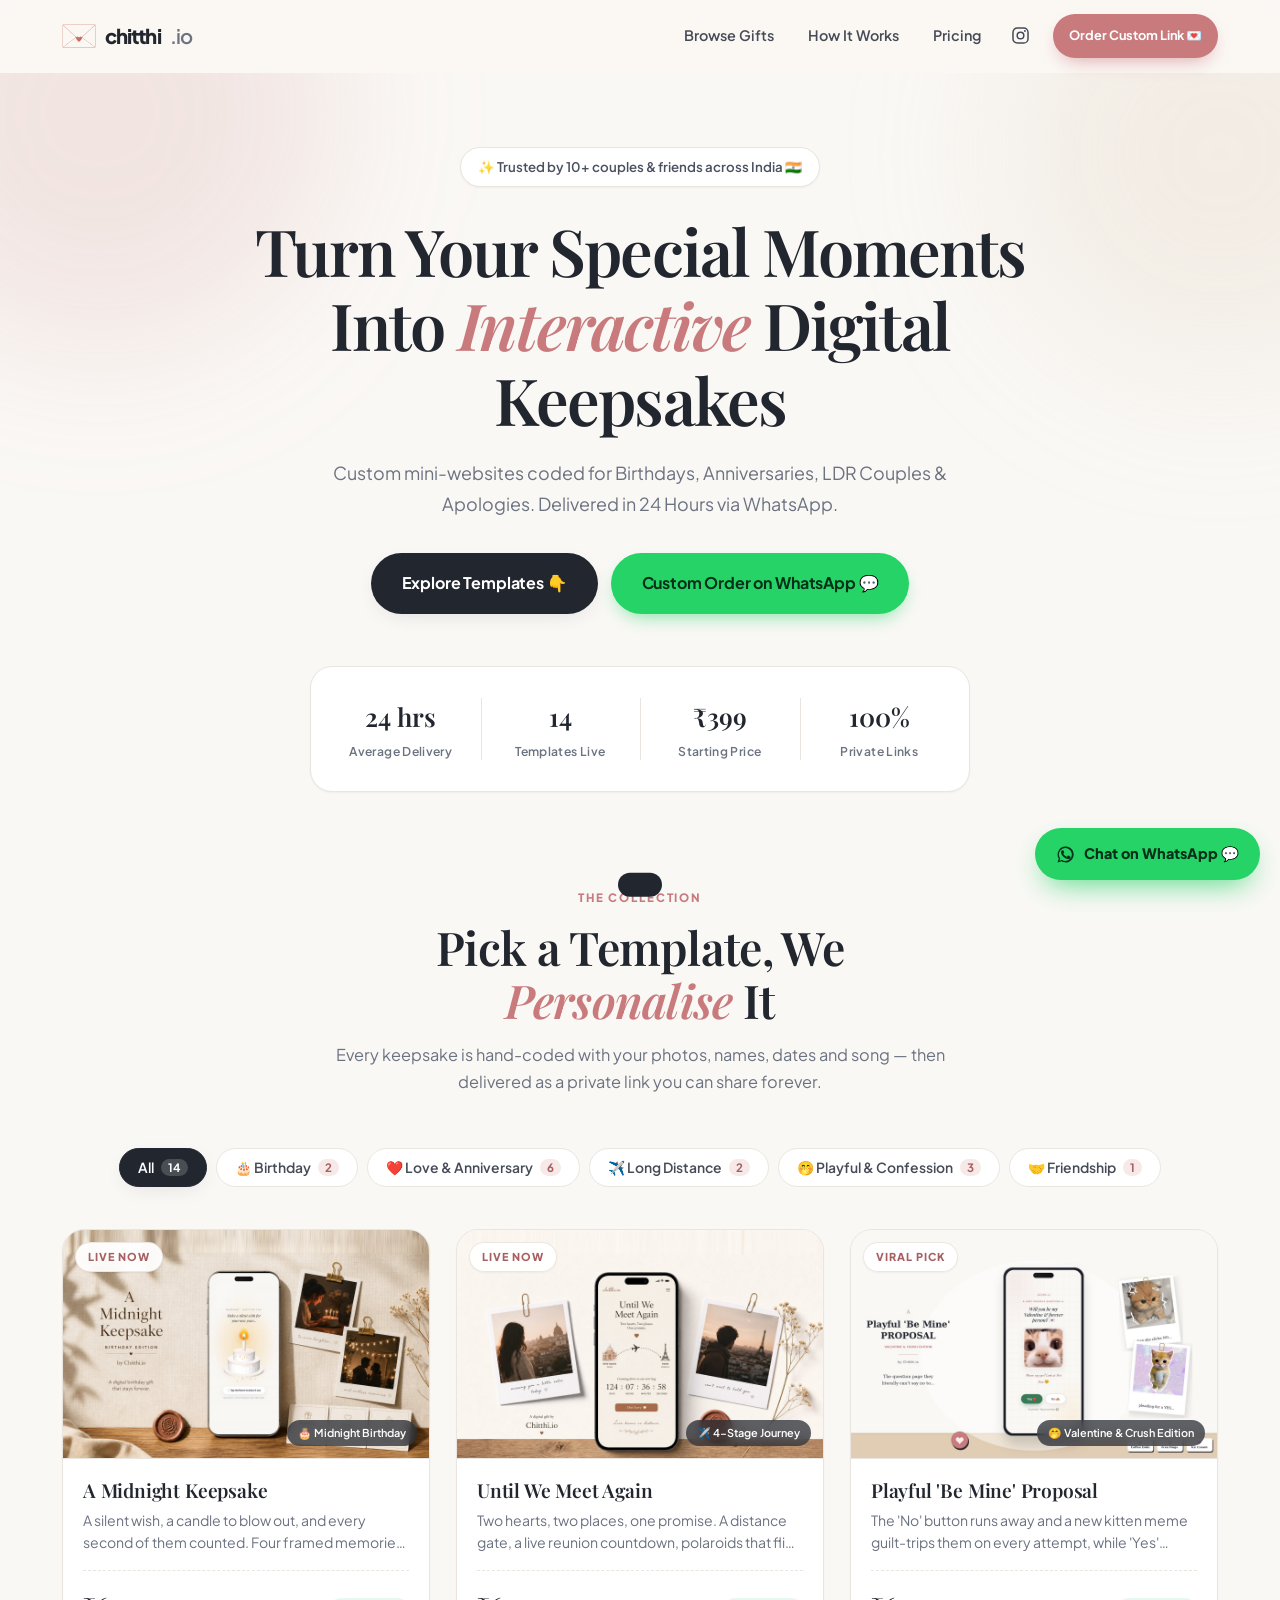
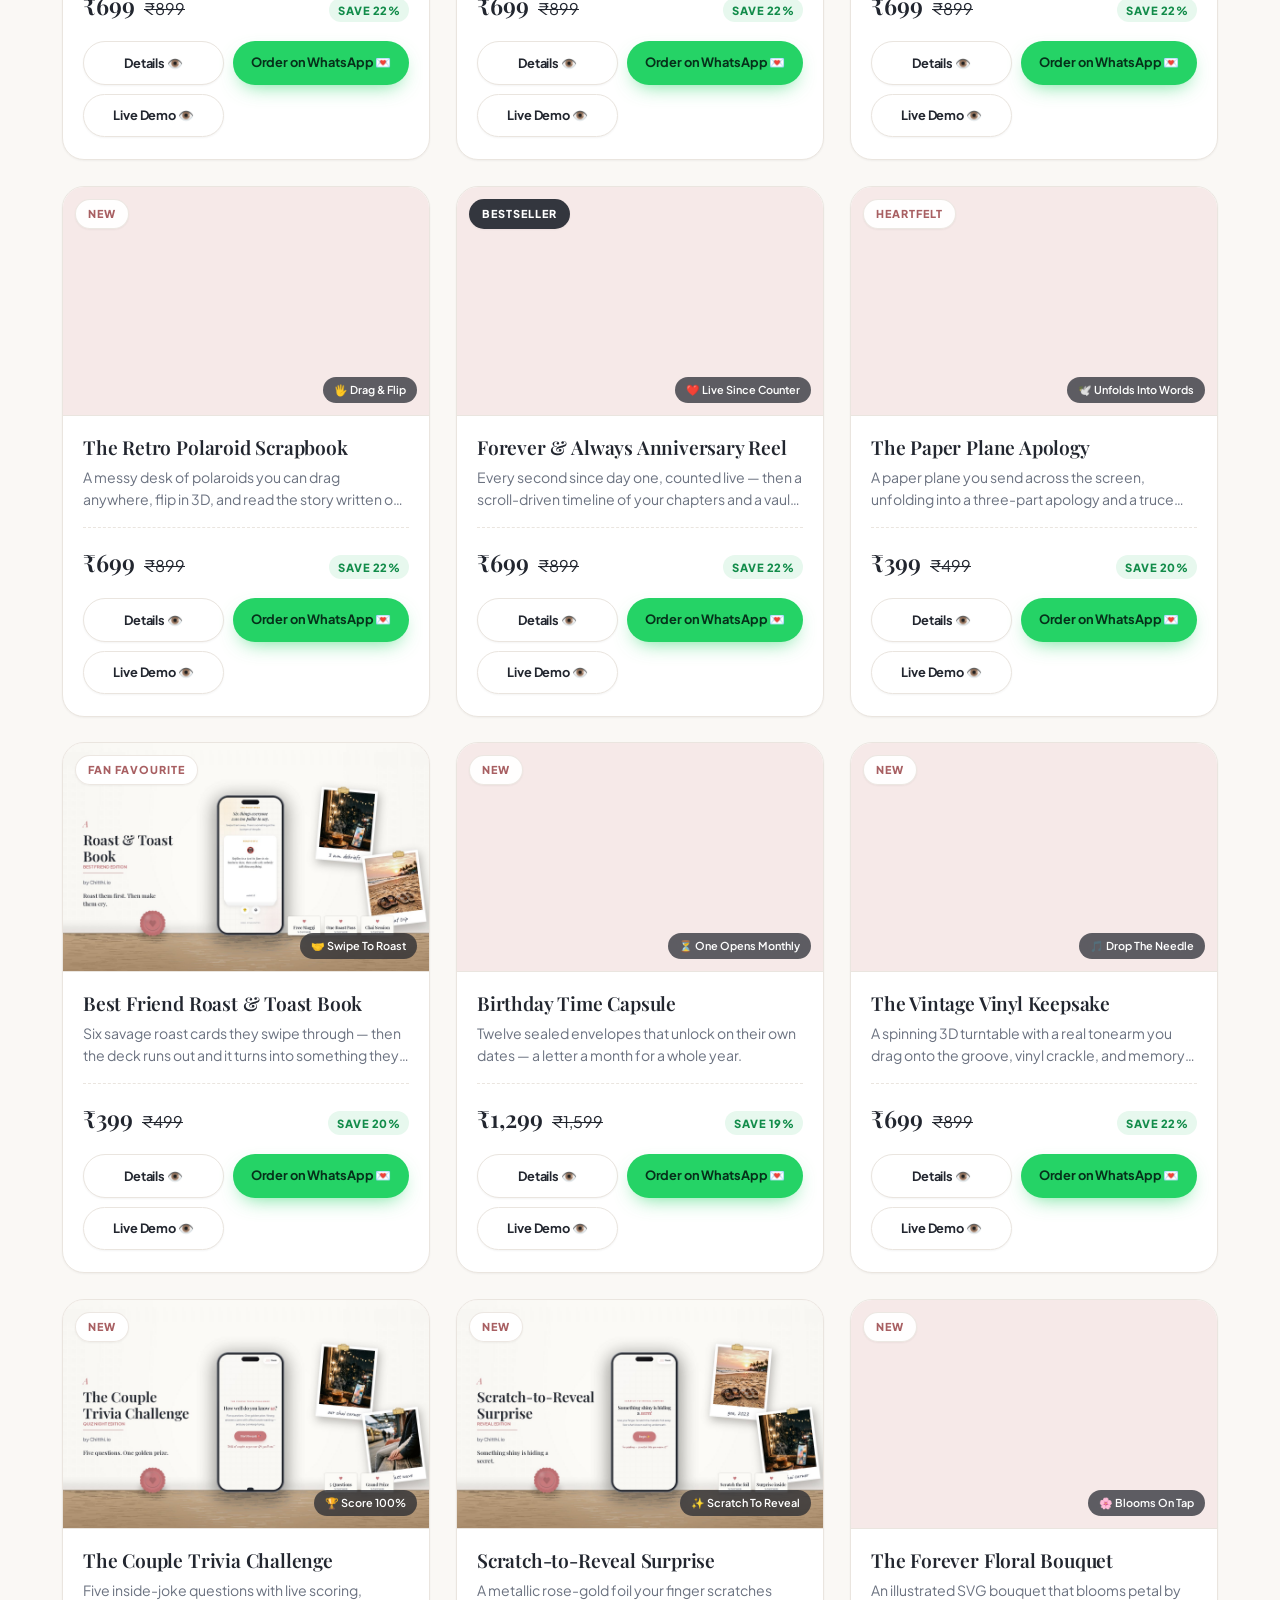
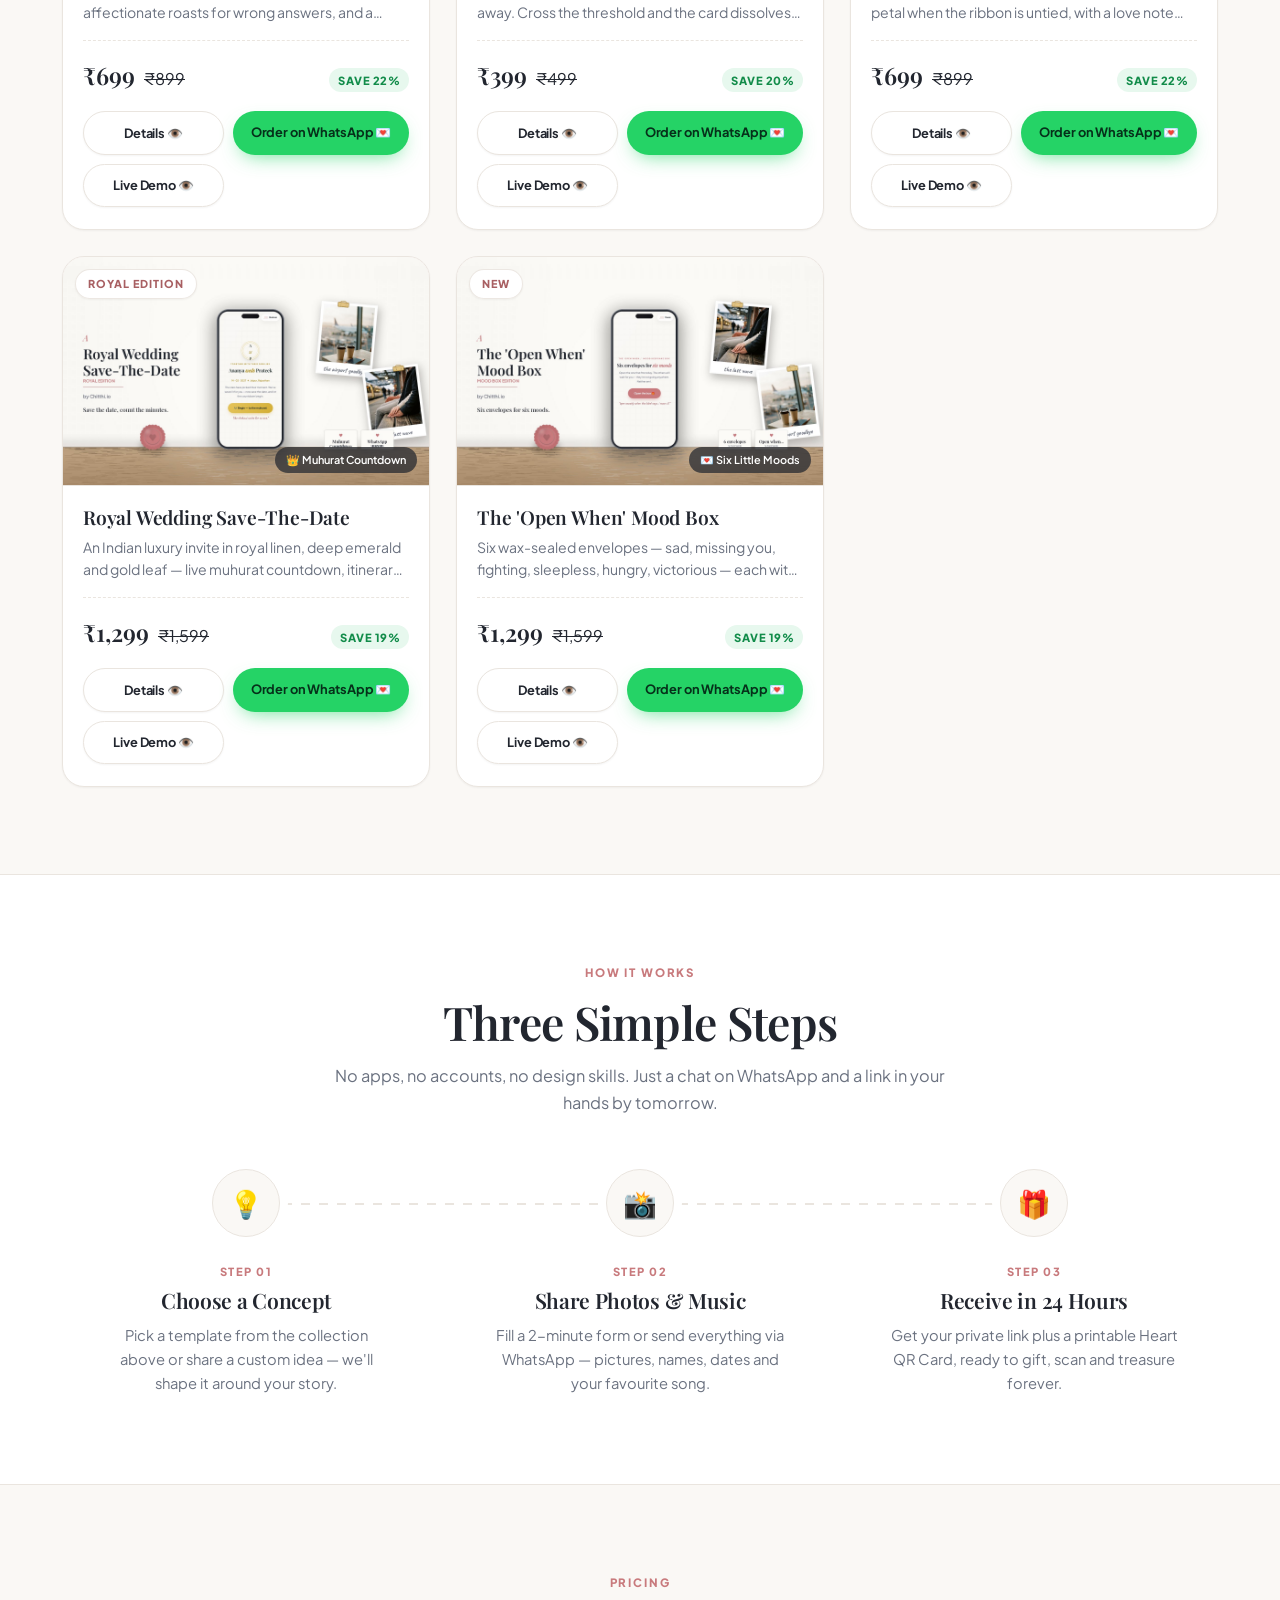
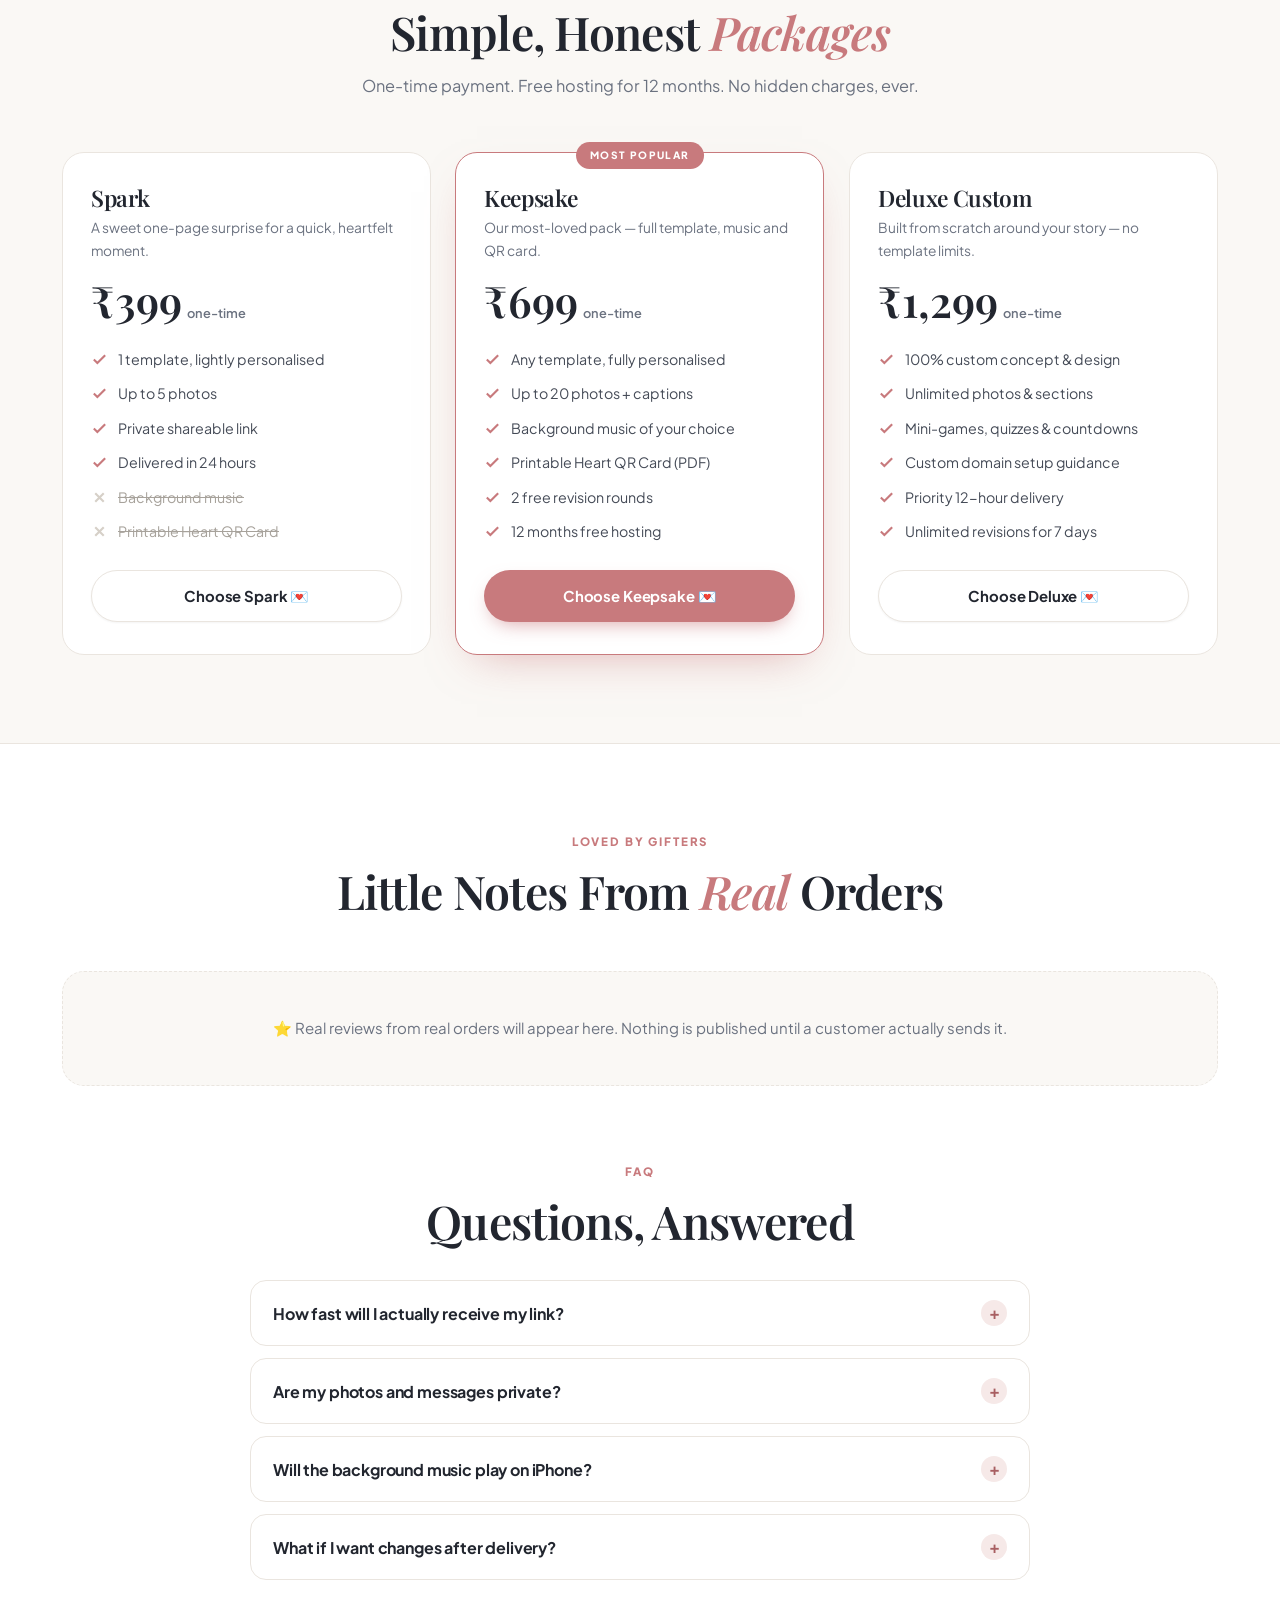
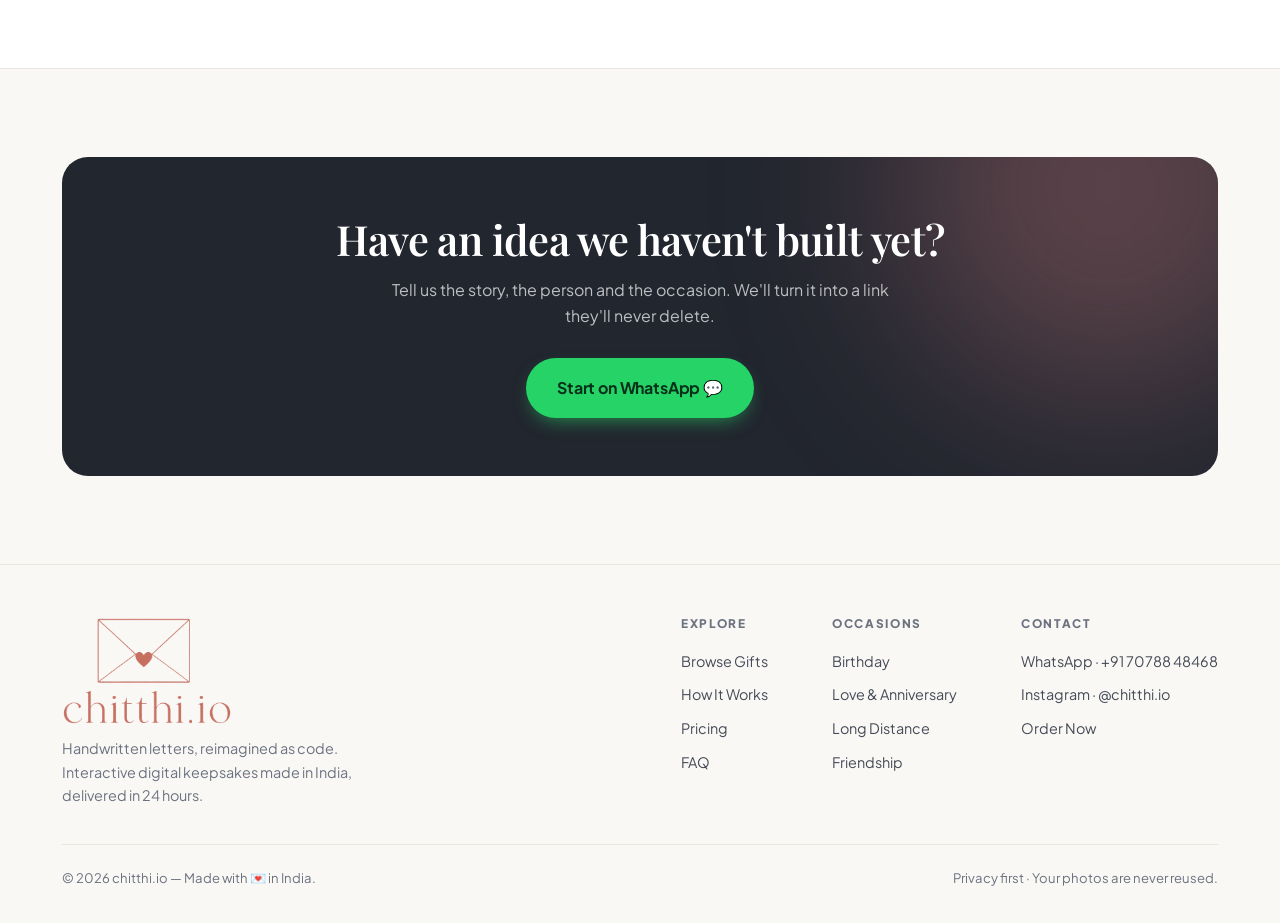
==== commit 57cca55c: "feat: templates 09-14 built, deployed and live — 14-template catalogue - 6 new keepsakes, each its o" ====
--- a/index.html
+++ b/index.html
@@ -303,7 +303,7 @@
 
 <!-- Scripts (classic, no modules — works over file:// too) -->
 <script src="assets/js/config.js?v=c67178f0"></script>
-<script src="assets/js/data.js?v=6a8c1455"></script>
+<script src="assets/js/data.js?v=0604dcf1"></script>
 <script src="assets/js/render.js?v=8fa11b5a"></script>
 <script src="assets/js/main.js?v=29d53899"></script>
 </body>
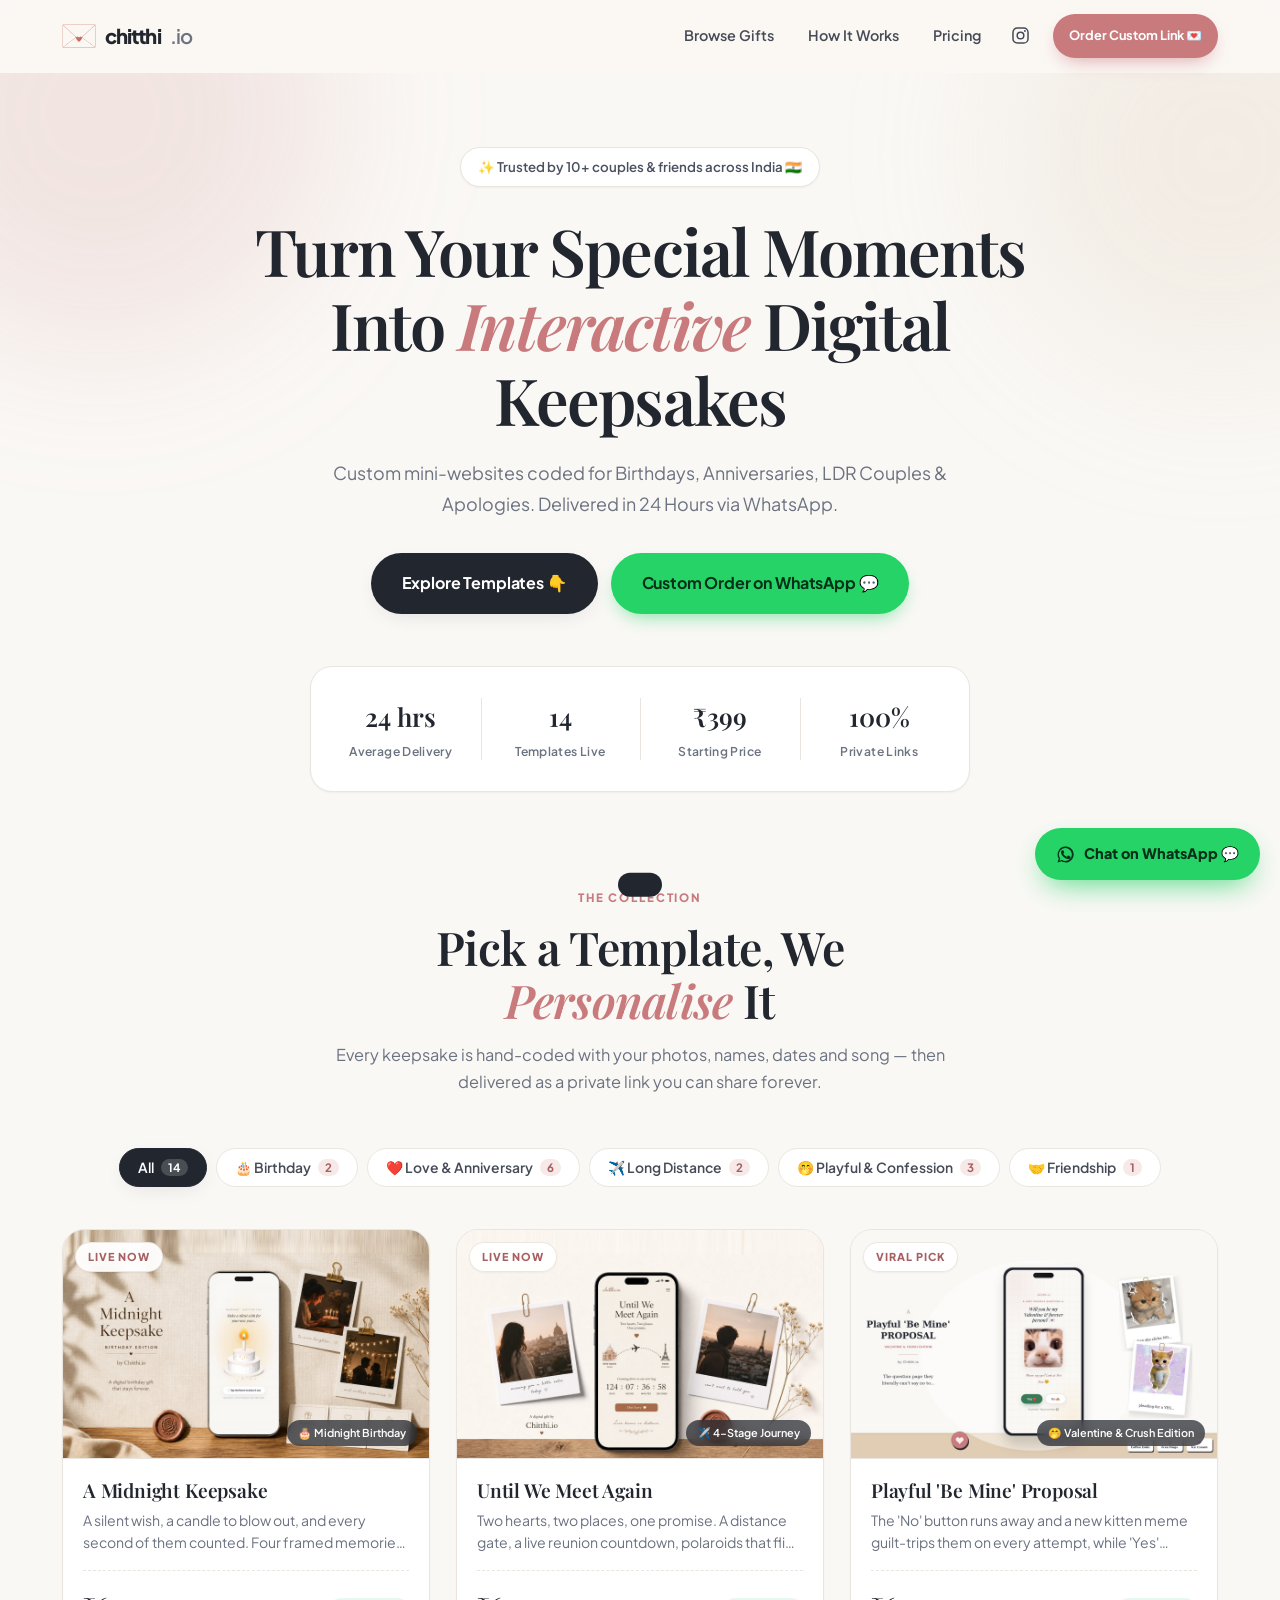
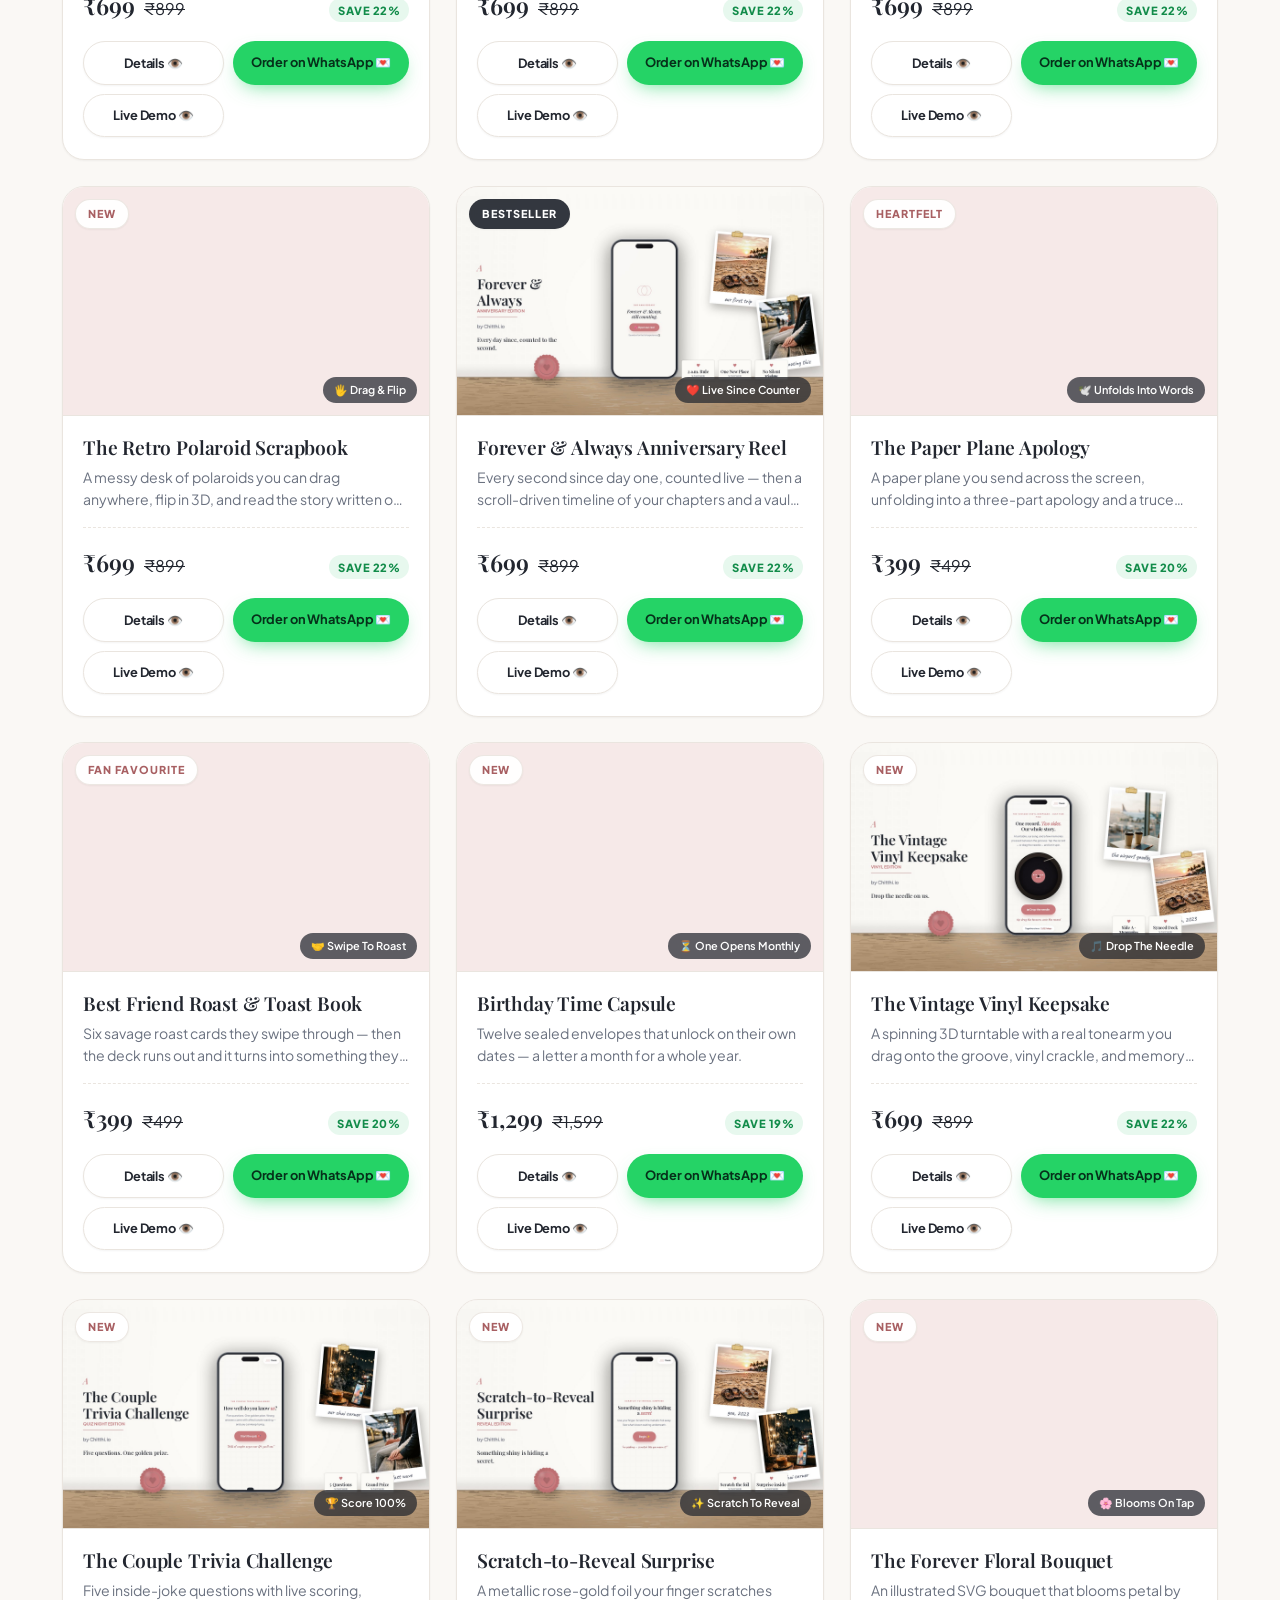
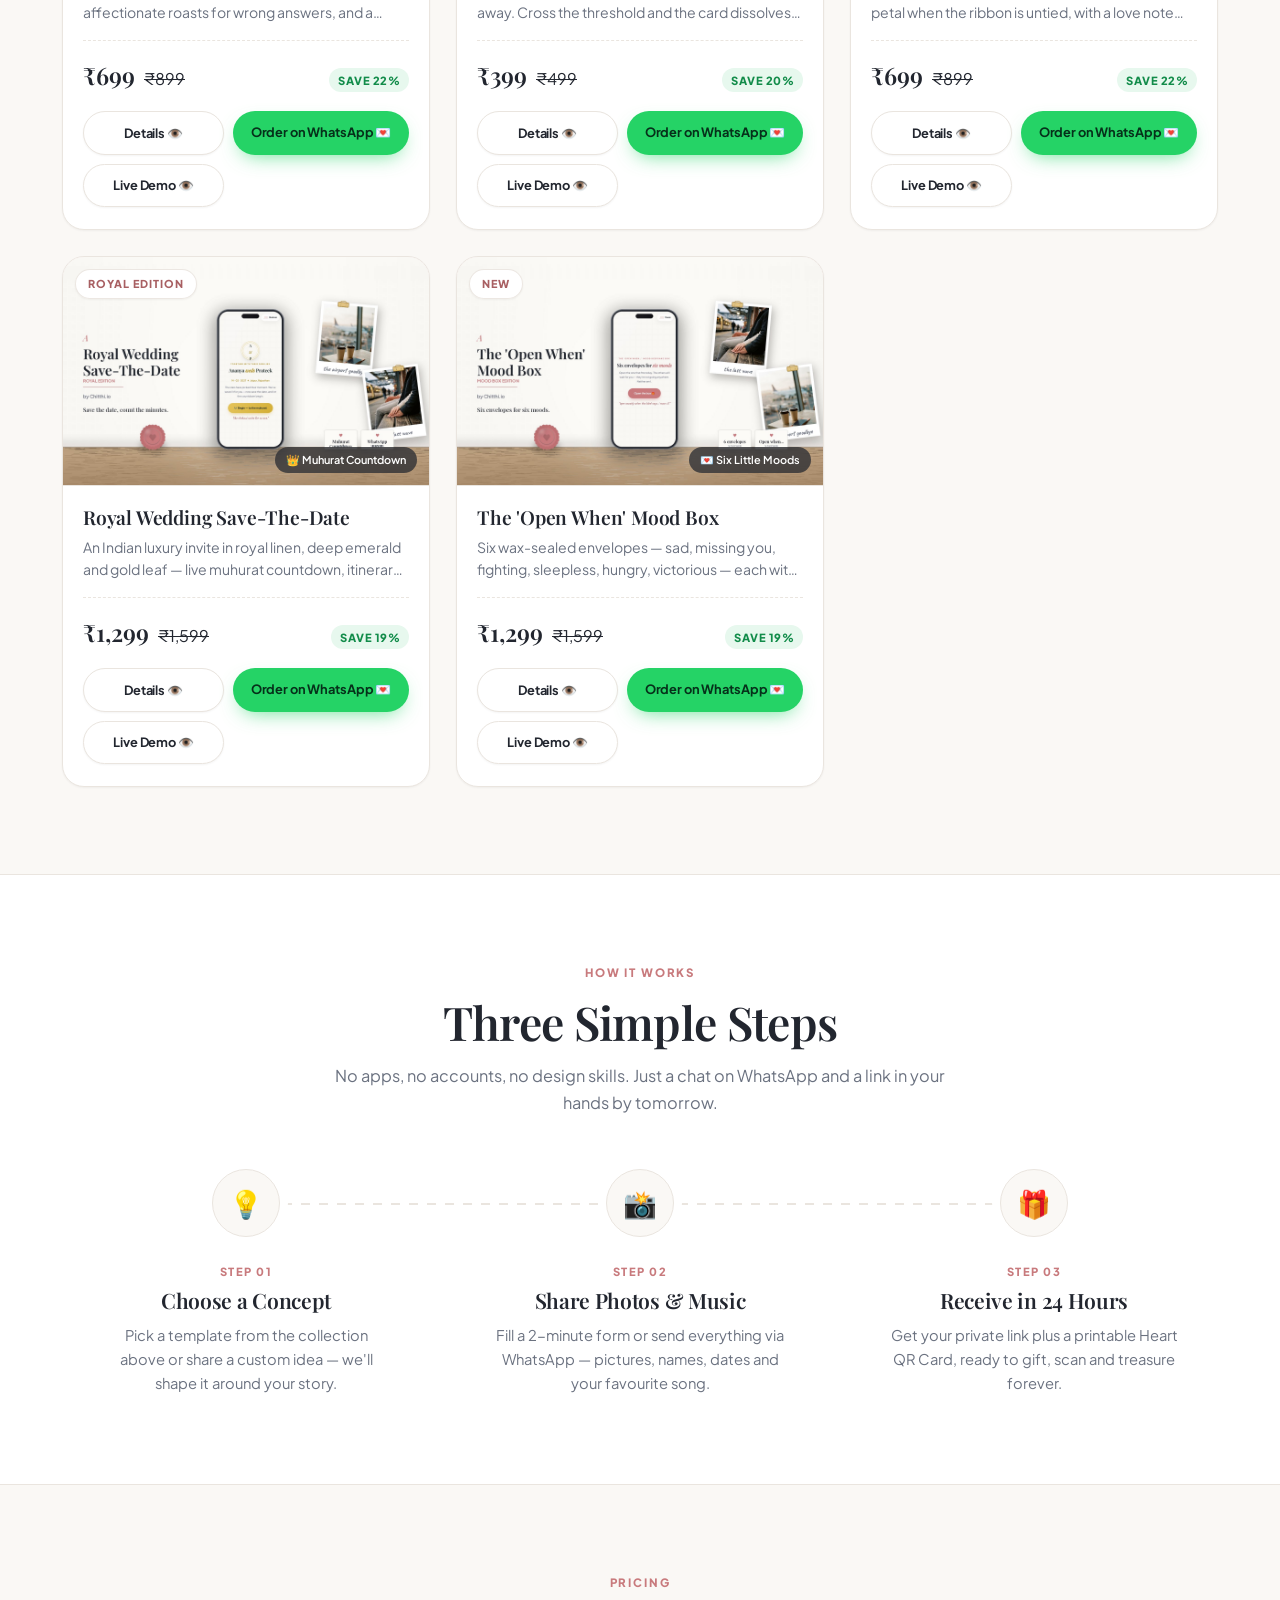
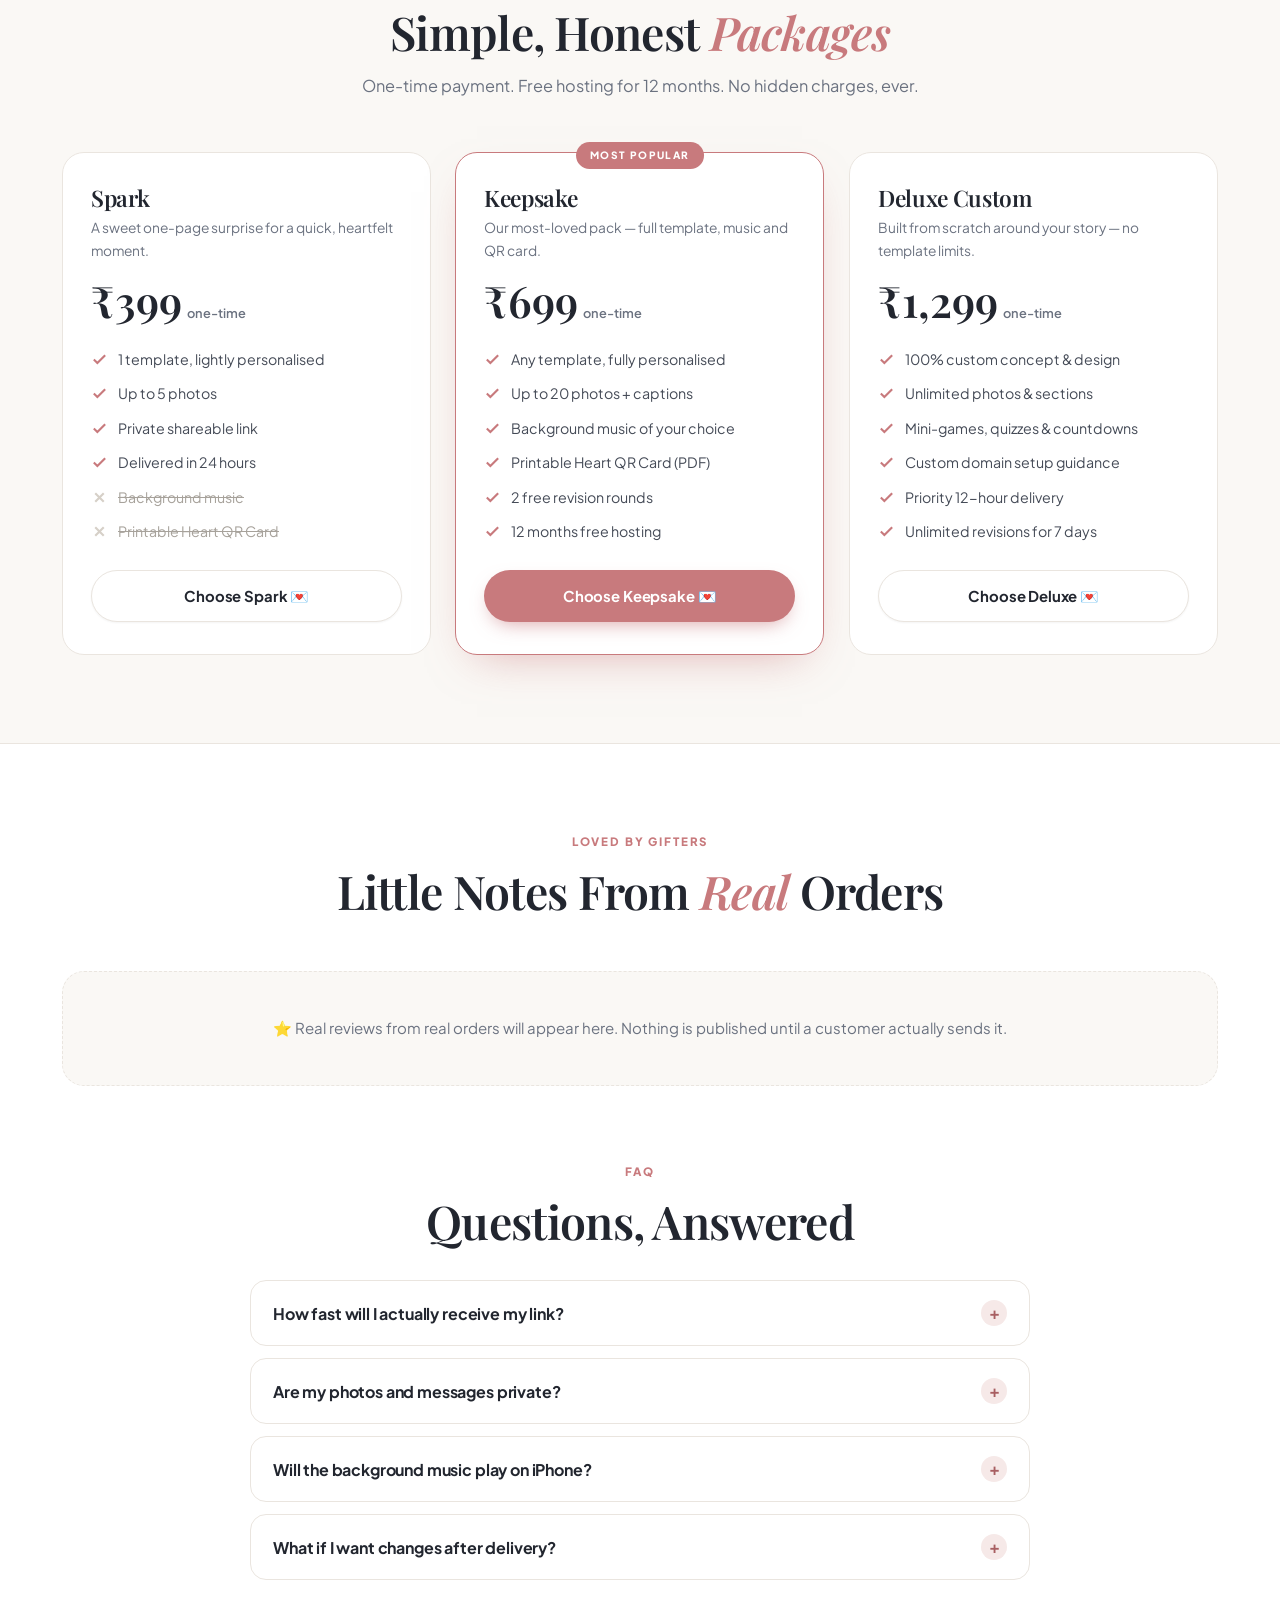
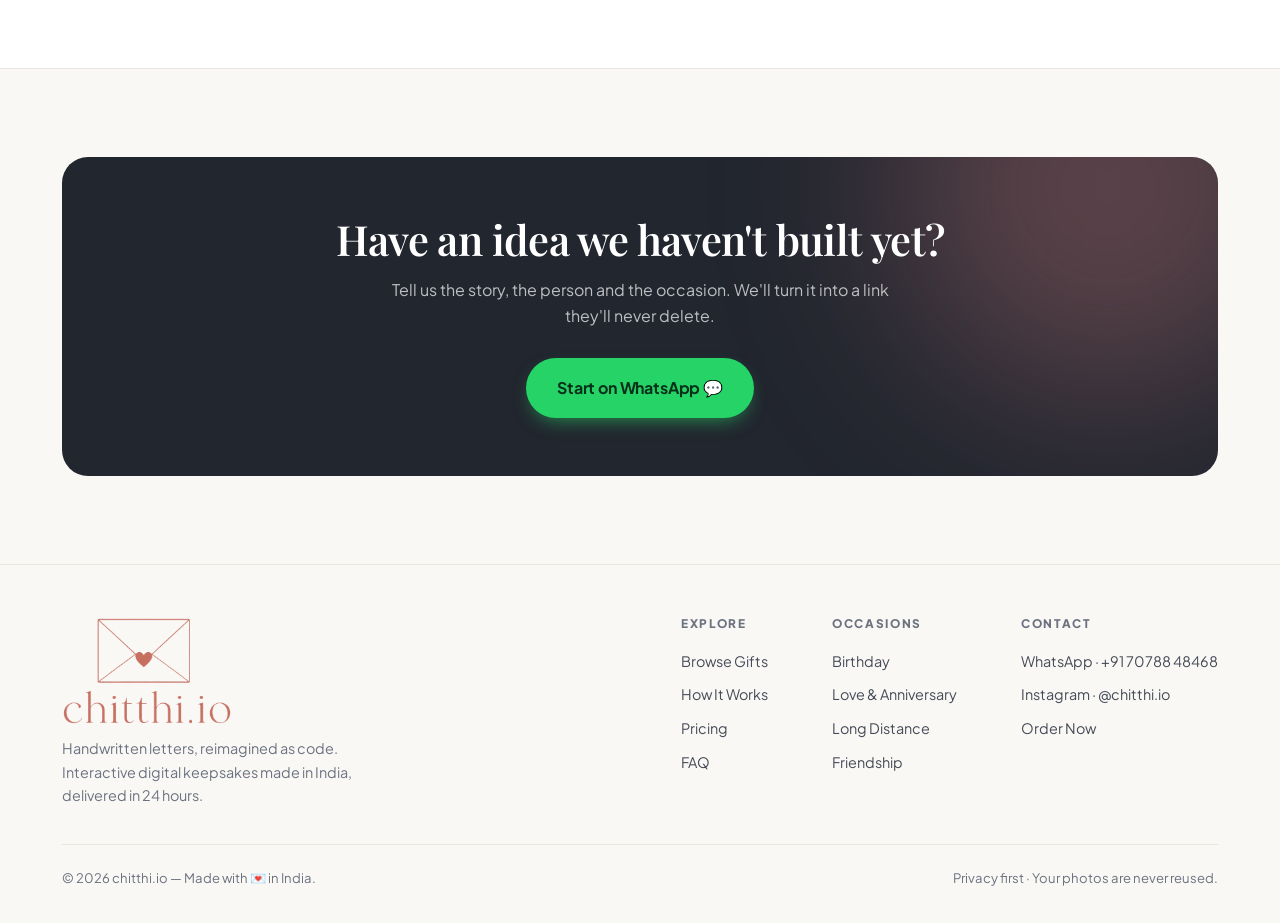
==== commit 4638fc72: "seo: search metadata, JSON-LD schemas, sitemap & robots for Page 1 readiness - title: high-intent wi" ====
--- a/index.html
+++ b/index.html
@@ -4,14 +4,36 @@
 <meta charset="UTF-8" />
 <meta name="viewport" content="width=device-width, initial-scale=1.0" />
 
-<title>chitthi.io — Interactive Digital Keepsakes, Delivered in 24 Hours</title>
-<meta name="description" content="Custom mini-websites coded for Birthdays, Anniversaries, LDR Couples & Apologies. Delivered in 24 hours via WhatsApp." />
+<!-- ============================================================
+     PRIMARY SEARCH ENGINE METADATA
+     Canonical host: https://chitthi-io.netlify.app (verified live).
+     NOTE: the bare domain chitthi.io does not resolve yet — when the
+     owner registers it and points it at Netlify, swap CANONICAL below.
+     ============================================================ -->
+<title>Chitthi.io — Custom Interactive Digital Gift Websites in India 💌</title>
+<meta name="description" content="Turn your memories, inside jokes, and songs into custom interactive gift websites for Birthdays, Anniversaries &amp; LDR Couples. 24h Delivery via WhatsApp. Starting ₹399." />
+<meta name="keywords" content="digital gift website, custom website gift india, virtual gift for boyfriend, 12 am birthday surprise link, long distance relationship gifts, qr code love letter" />
+<meta name="robots" content="index, follow" />
 <meta name="theme-color" content="#FAF8F5" />
-
-<!-- Open Graph -->
+<link rel="canonical" href="https://chitthi-io.netlify.app/" />
+
+<!-- OPEN GRAPH (WhatsApp & Instagram rich link preview) -->
 <meta property="og:type" content="website" />
-<meta property="og:title" content="chitthi.io — Interactive Digital Keepsakes" />
-<meta property="og:description" content="Custom mini-websites for Birthdays, Anniversaries, LDR Couples & Apologies. Delivered in 24 hours." />
+<meta property="og:site_name" content="Chitthi.io" />
+<meta property="og:locale" content="en_IN" />
+<meta property="og:url" content="https://chitthi-io.netlify.app/" />
+<meta property="og:title" content="Chitthi.io — Custom Interactive Gift Websites 💌" />
+<meta property="og:description" content="Personalized mini-websites for Birthdays, Anniversaries &amp; LDR Couples. Delivered in 24 hours with custom music, photos &amp; QR card." />
+<meta property="og:image" content="https://chitthi-io.netlify.app/assets/img/og-image.png" />
+<meta property="og:image:width" content="1200" />
+<meta property="og:image:height" content="630" />
+<meta property="og:image:alt" content="Chitthi.io — handcoded interactive digital keepsakes, delivered in 24 hours" />
+
+<!-- TWITTER CARD (mirrors OpenGraph) -->
+<meta name="twitter:card" content="summary_large_image" />
+<meta name="twitter:title" content="Chitthi.io — Custom Interactive Gift Websites 💌" />
+<meta name="twitter:description" content="Personalized mini-websites for Birthdays, Anniversaries &amp; LDR Couples. Delivered in 24 hours." />
+<meta name="twitter:image" content="https://chitthi-io.netlify.app/assets/img/og-image.png" />
 
 <!-- Fonts -->
 <link rel="preconnect" href="https://fonts.googleapis.com">
@@ -21,8 +43,6 @@
 <!-- Icons -->
 <link rel="icon" href="assets/img/favicon.png" type="image/png">
 <link rel="apple-touch-icon" href="assets/img/apple-touch-icon.png">
-<meta property="og:image" content="https://chitthi-io.github.io/Chitthi-Storefront-/assets/img/logo.png" />
-<meta property="og:url" content="https://chitthi-io.github.io/Chitthi-Storefront-/" />
 
 <!-- Stylesheets (load order matters: tokens -> base -> layout -> components -> responsive) -->
 <link rel="stylesheet" href="assets/css/tokens.css?v=d55598dc">
@@ -30,6 +50,89 @@
 <link rel="stylesheet" href="assets/css/layout.css?v=ef28b476">
 <link rel="stylesheet" href="assets/css/components.css?v=b556a2f1">
 <link rel="stylesheet" href="assets/css/responsive.css?v=d1b9c7a7">
+
+<!-- ============================================================
+     STRUCTURED DATA — PRODUCT / WEBSITE / FAQ
+     Google requires schema to match VISIBLE on-page content, so:
+       * offers mirror the real published prices (₹399–₹1,299, 14 products)
+       * FAQ mirrors assets/js/data.js FAQ_DATA verbatim
+       * aggregateRating is deliberately ABSENT: REVIEWS_DATA ships empty
+         (honesty rule) and Google penalizes fabricated ratings. Add it
+         here — with real numbers — once real reviews exist.
+     ============================================================ -->
+<script type="application/ld+json">
+{
+  "@context": "https://schema.org",
+  "@type": "Product",
+  "name": "Chitthi.io Custom Digital Gift Website",
+  "description": "Hand-coded interactive mini-websites for birthdays, anniversaries, and long-distance relationships — with your photos, names, dates and music. Delivered as a private link within 24 hours.",
+  "image": "https://chitthi-io.netlify.app/assets/img/og-image.png",
+  "url": "https://chitthi-io.netlify.app/",
+  "brand": {
+    "@type": "Brand",
+    "name": "Chitthi.io"
+  },
+  "offers": {
+    "@type": "AggregateOffer",
+    "priceCurrency": "INR",
+    "lowPrice": "399",
+    "highPrice": "1299",
+    "offerCount": "14",
+    "availability": "https://schema.org/InStock",
+    "url": "https://chitthi-io.netlify.app/#pricing"
+  }
+}
+</script>
+<script type="application/ld+json">
+{
+  "@context": "https://schema.org",
+  "@type": "WebSite",
+  "name": "Chitthi.io",
+  "url": "https://chitthi-io.netlify.app/",
+  "description": "Custom interactive digital gift websites for birthdays, anniversaries and long-distance couples. Delivered in 24 hours via WhatsApp.",
+  "inLanguage": "en-IN"
+}
+</script>
+<script type="application/ld+json">
+{
+  "@context": "https://schema.org",
+  "@type": "FAQPage",
+  "mainEntity": [
+    {
+      "@type": "Question",
+      "name": "How fast will I actually receive my link?",
+      "acceptedAnswer": {
+        "@type": "Answer",
+        "text": "Standard delivery is within 24 hours of receiving your photos, names and payment. Most orders go out in 10–14 hours, and Deluxe Custom orders ship in 12 hours."
+      }
+    },
+    {
+      "@type": "Question",
+      "name": "Are my photos and messages private?",
+      "acceptedAnswer": {
+        "@type": "Answer",
+        "text": "Yes, completely. Your keepsake lives on a private, unlisted link that is never indexed by Google and never listed on this site. Your photos are never reused in demos or marketing, and the original files are permanently deleted 7 days after delivery unless you ask for them to be kept for revisions."
+      }
+    },
+    {
+      "@type": "Question",
+      "name": "Will the background music play on iPhone?",
+      "acceptedAnswer": {
+        "@type": "Answer",
+        "text": "It will — with one tap. iOS blocks audio from auto-playing, so every template opens with a gentle 'Tap to begin' screen. One tap unlocks the music and the experience runs exactly as designed on Safari, Chrome, and inside the Instagram or WhatsApp in-app browser."
+      }
+    },
+    {
+      "@type": "Question",
+      "name": "What if I want changes after delivery?",
+      "acceptedAnswer": {
+        "@type": "Answer",
+        "text": "The Keepsake package includes 2 free revision rounds and Deluxe Custom includes unlimited revisions for 7 days. Typos, swapped photos and text tweaks are usually turned around within an hour."
+      }
+    }
+  ]
+}
+</script>
 </head>
 <body>
 
@@ -303,7 +406,7 @@
 
 <!-- Scripts (classic, no modules — works over file:// too) -->
 <script src="assets/js/config.js?v=c67178f0"></script>
-<script src="assets/js/data.js?v=0604dcf1"></script>
+<script src="assets/js/data.js?v=59f898b0"></script>
 <script src="assets/js/render.js?v=8fa11b5a"></script>
 <script src="assets/js/main.js?v=29d53899"></script>
 </body>
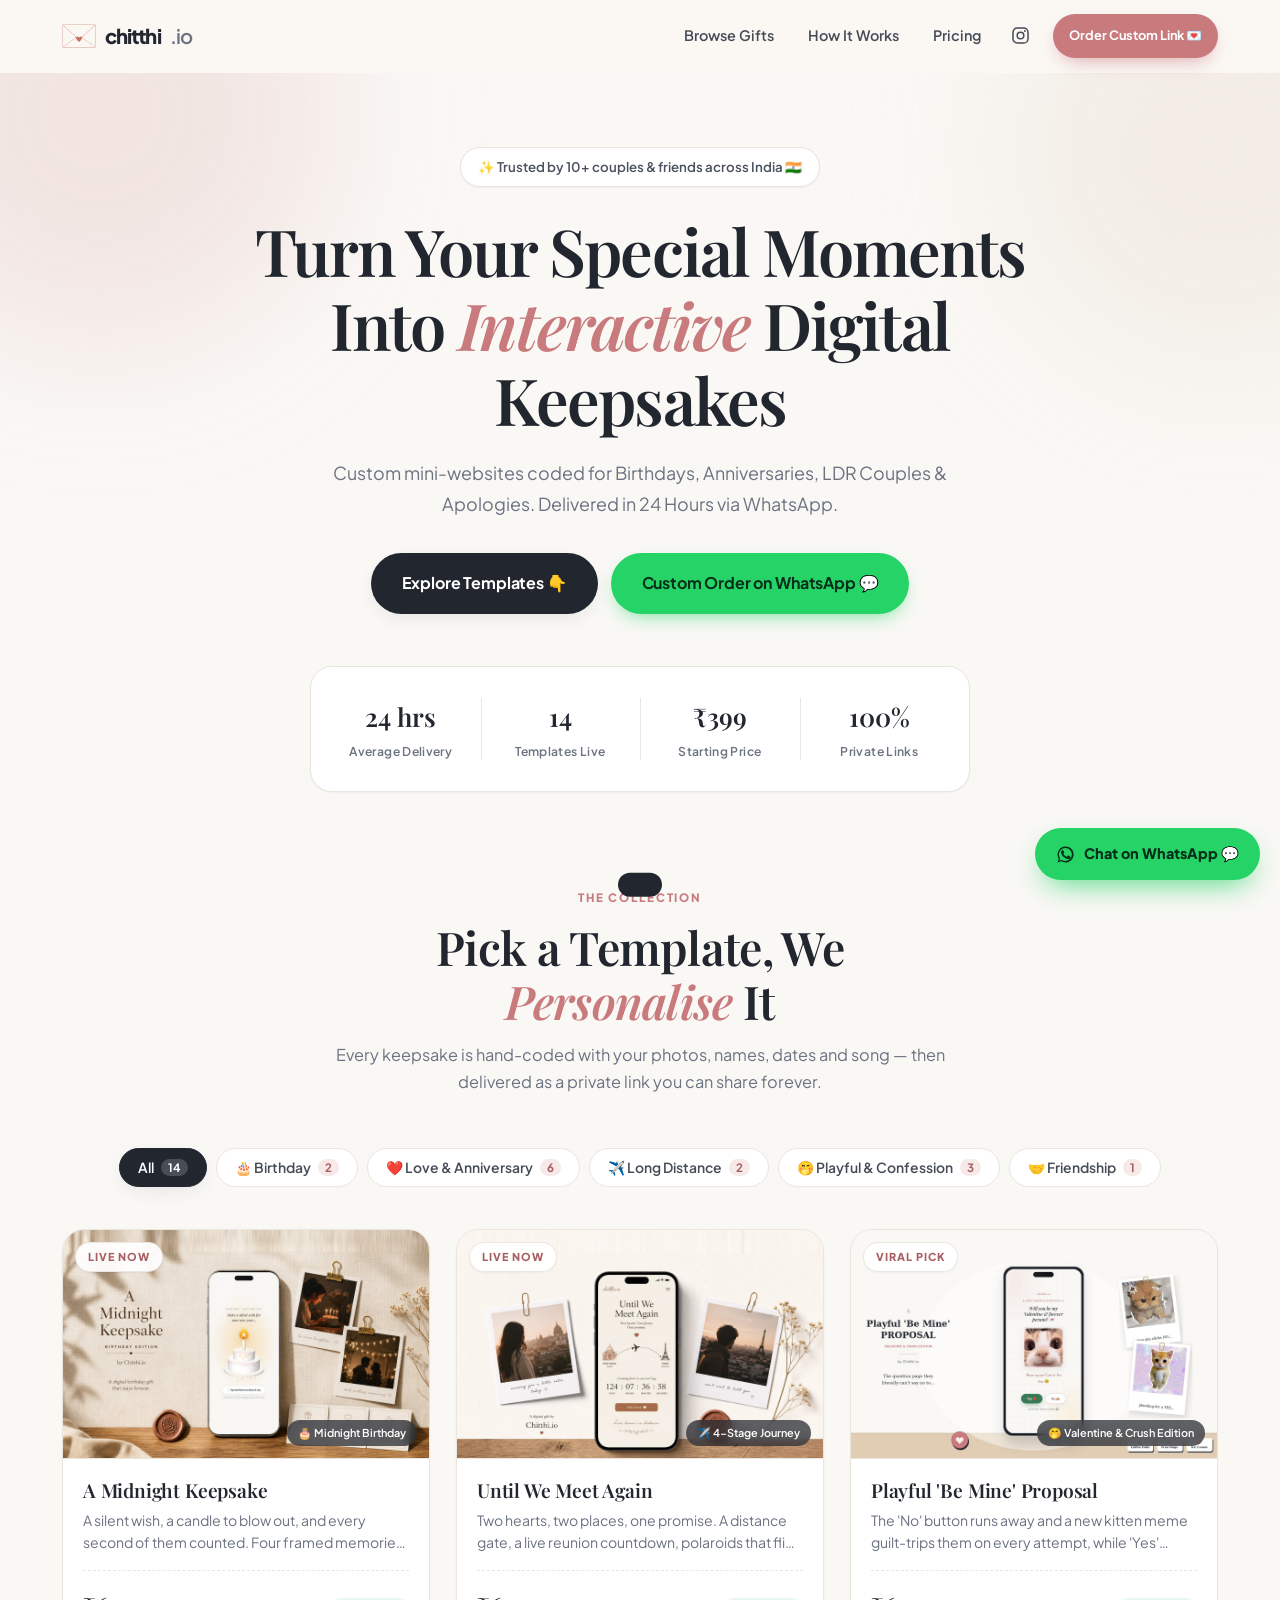
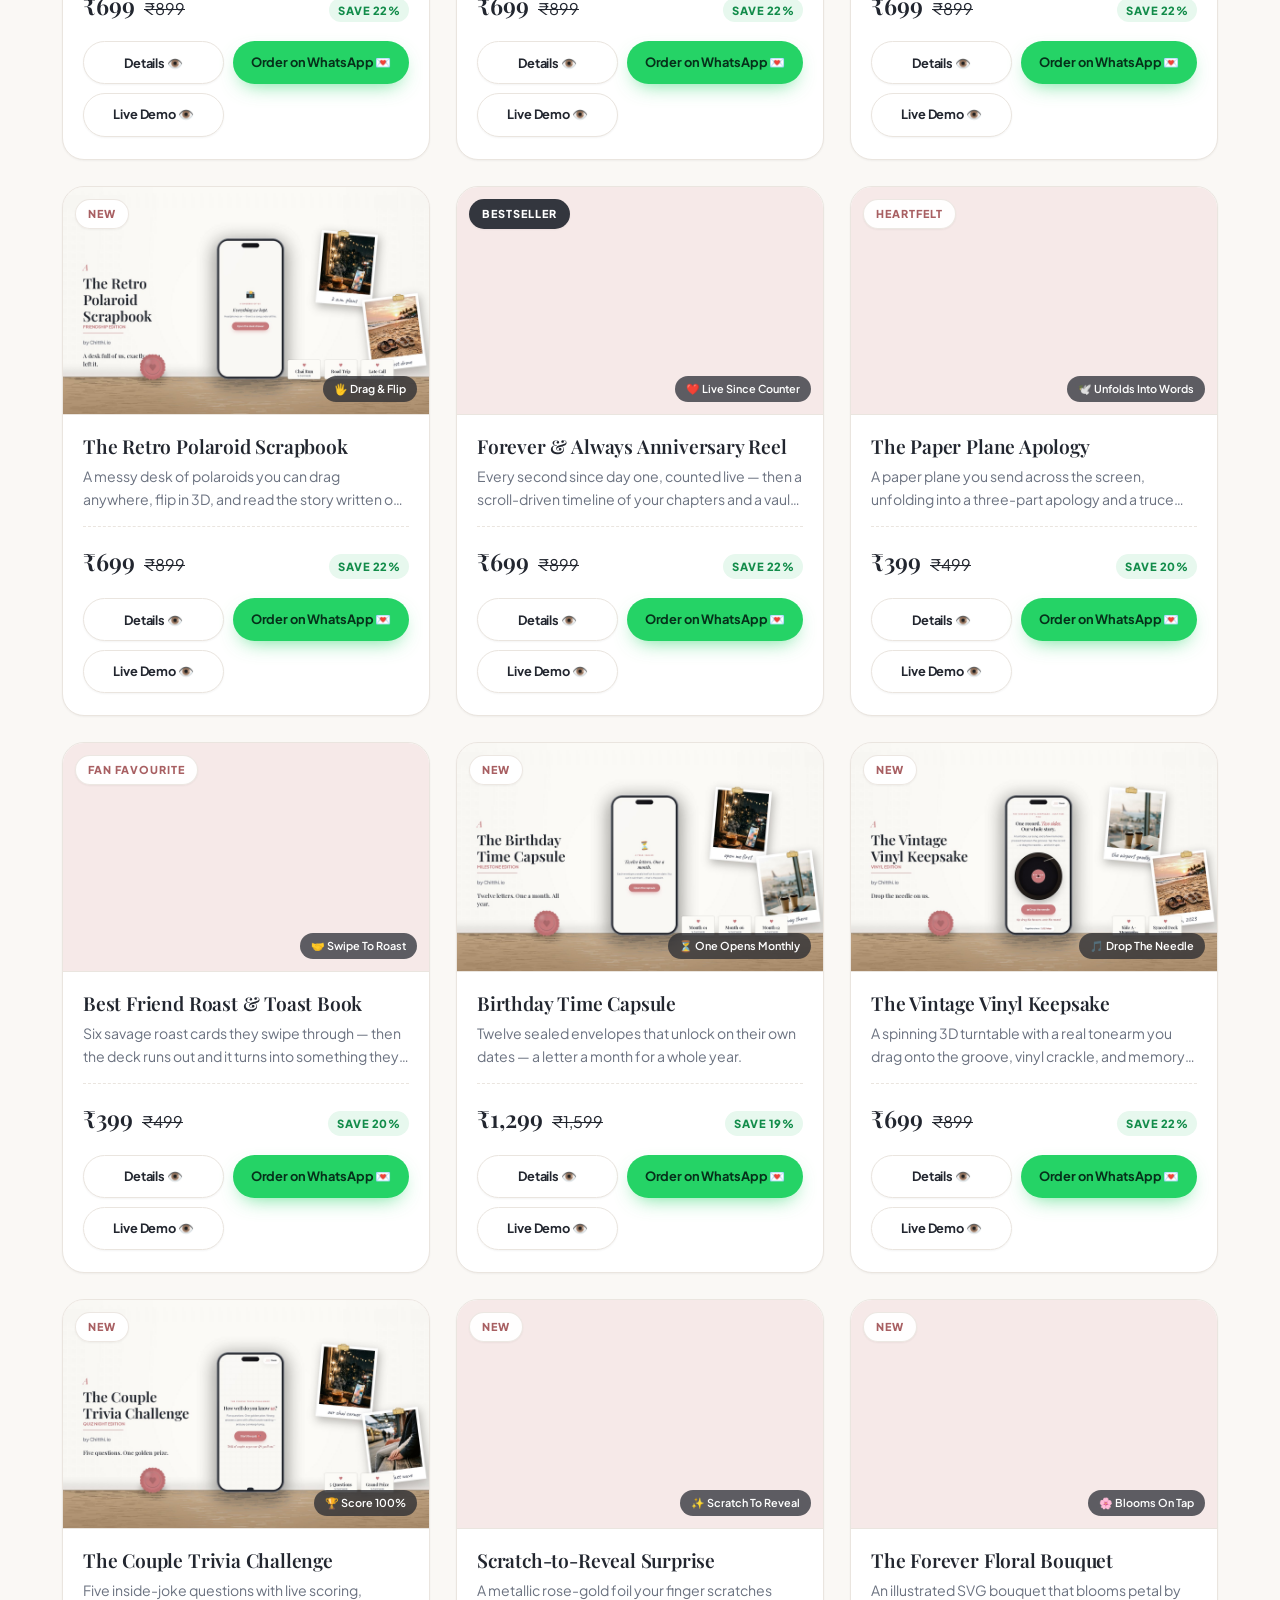
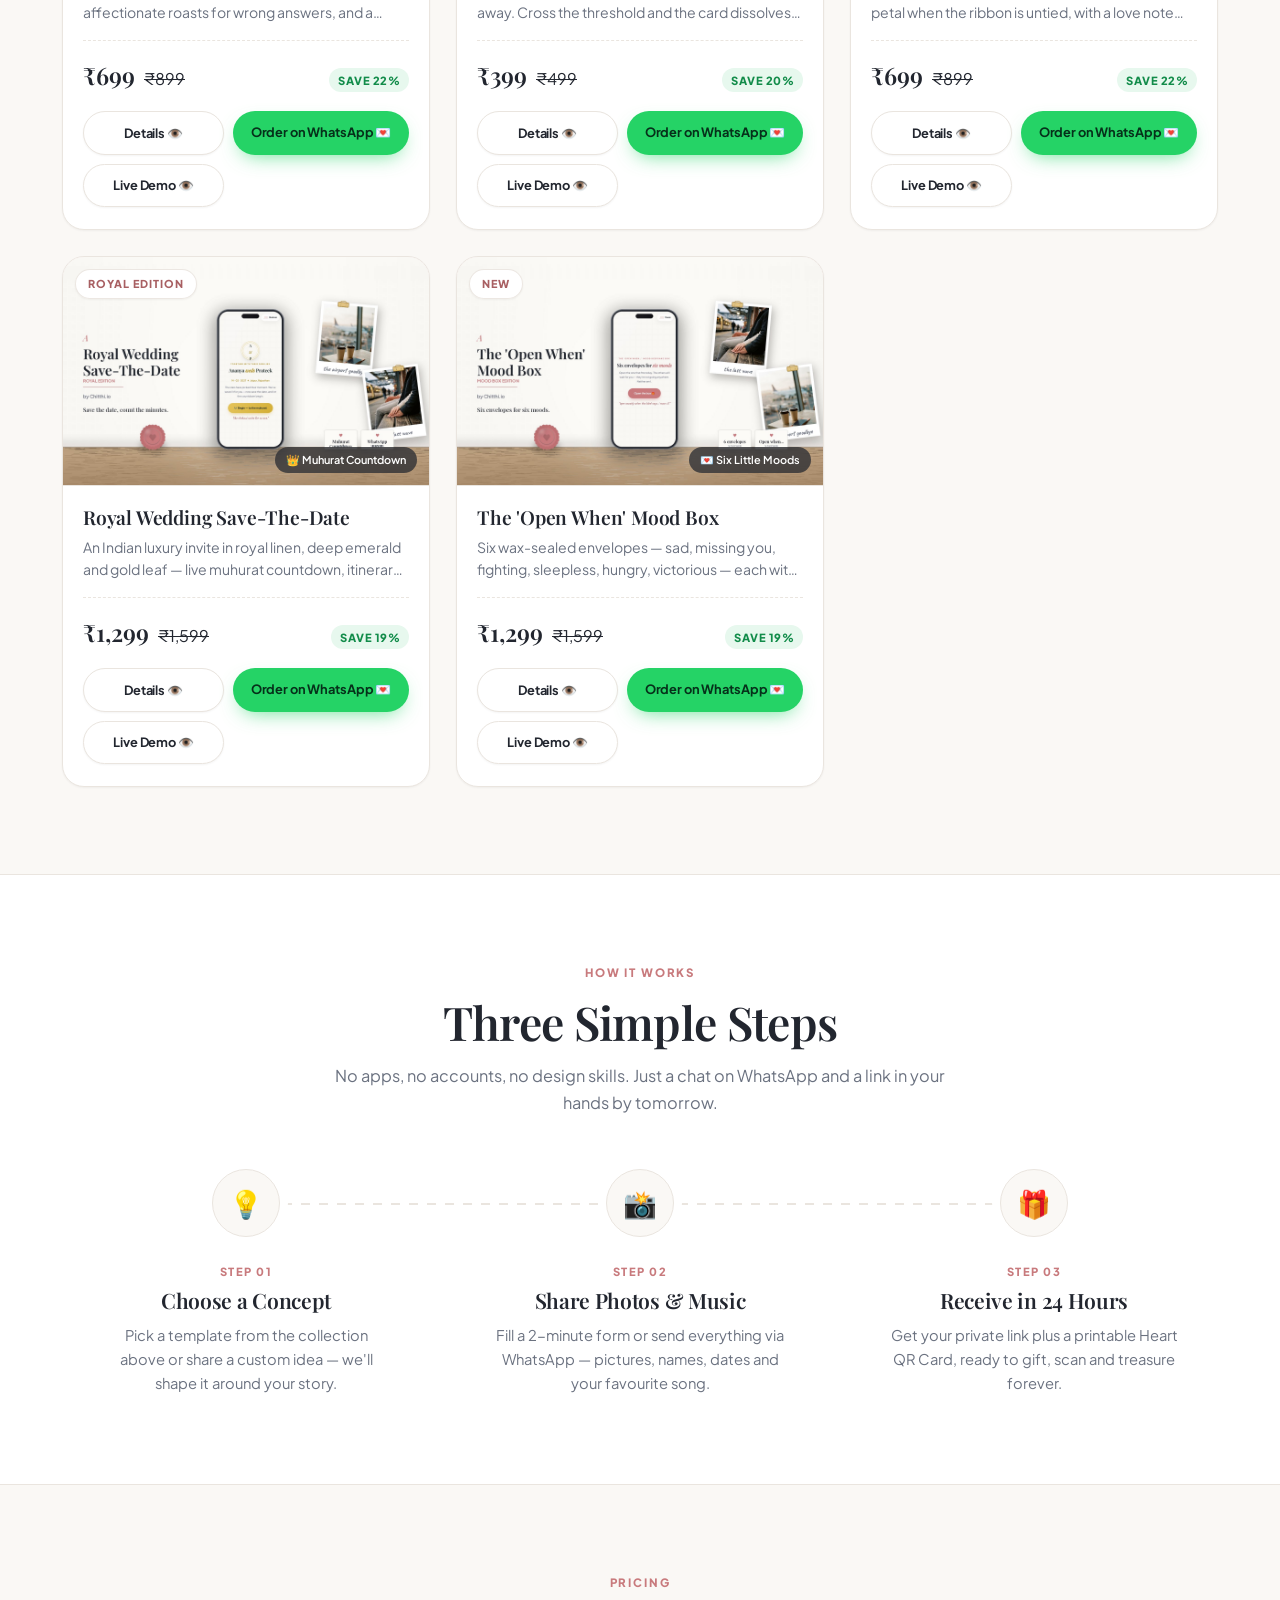
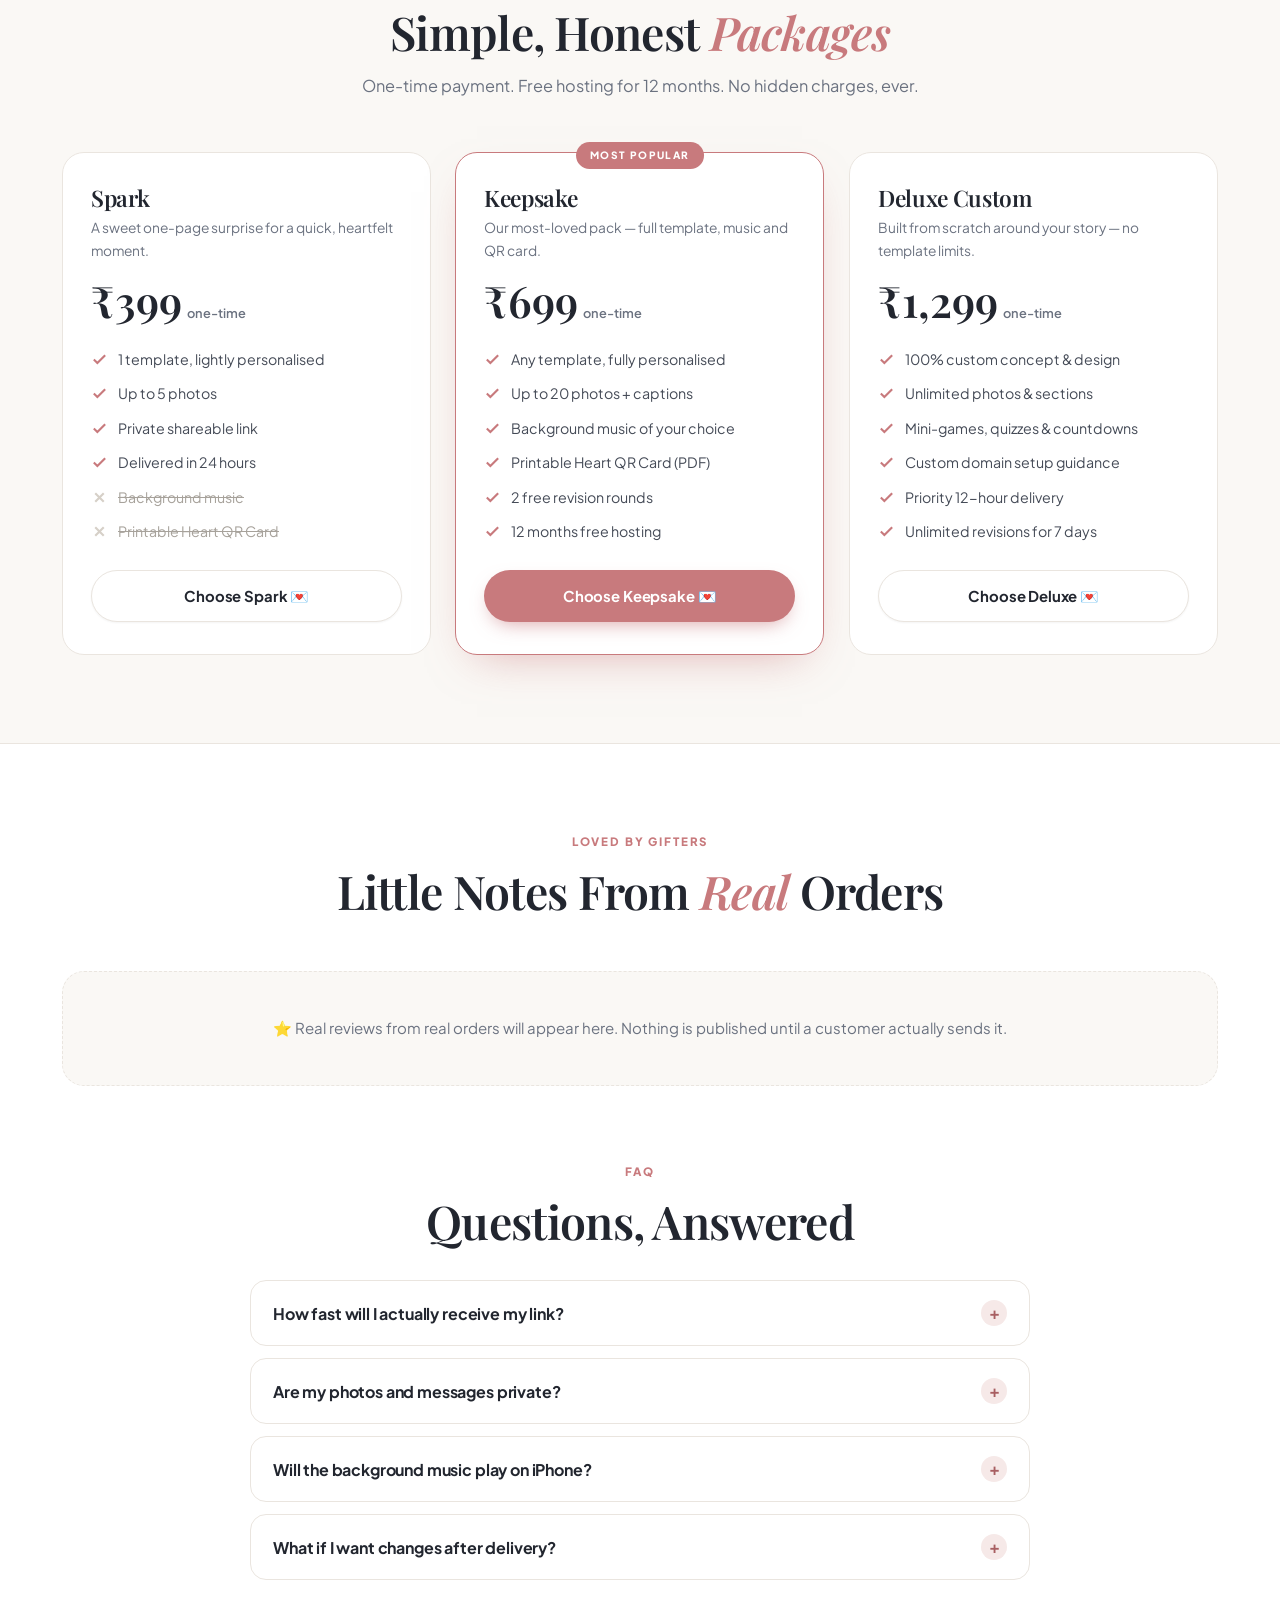
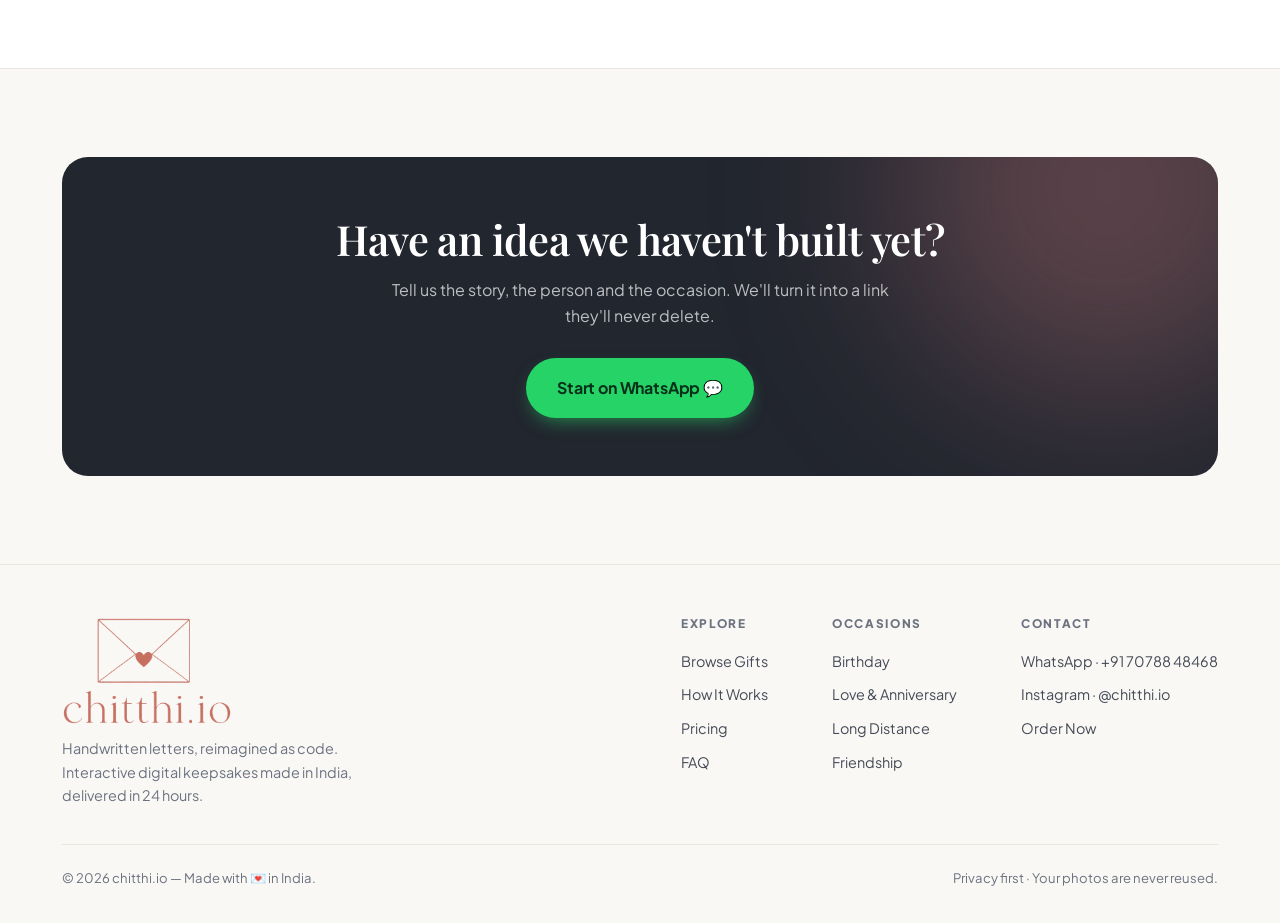
==== commit dc05369e: "seo: add Google Search Console verification tag" ====
--- a/index.html
+++ b/index.html
@@ -14,6 +14,7 @@
 <meta name="description" content="Turn your memories, inside jokes, and songs into custom interactive gift websites for Birthdays, Anniversaries &amp; LDR Couples. 24h Delivery via WhatsApp. Starting ₹399." />
 <meta name="keywords" content="digital gift website, custom website gift india, virtual gift for boyfriend, 12 am birthday surprise link, long distance relationship gifts, qr code love letter" />
 <meta name="robots" content="index, follow" />
+<meta name="google-site-verification" content="SQg1FsaRWPKdYW1ilHA5j3Owjmfh7TmB0wJauYGtvdY" />
 <meta name="theme-color" content="#FAF8F5" />
 <link rel="canonical" href="https://chitthi-io.netlify.app/" />
 
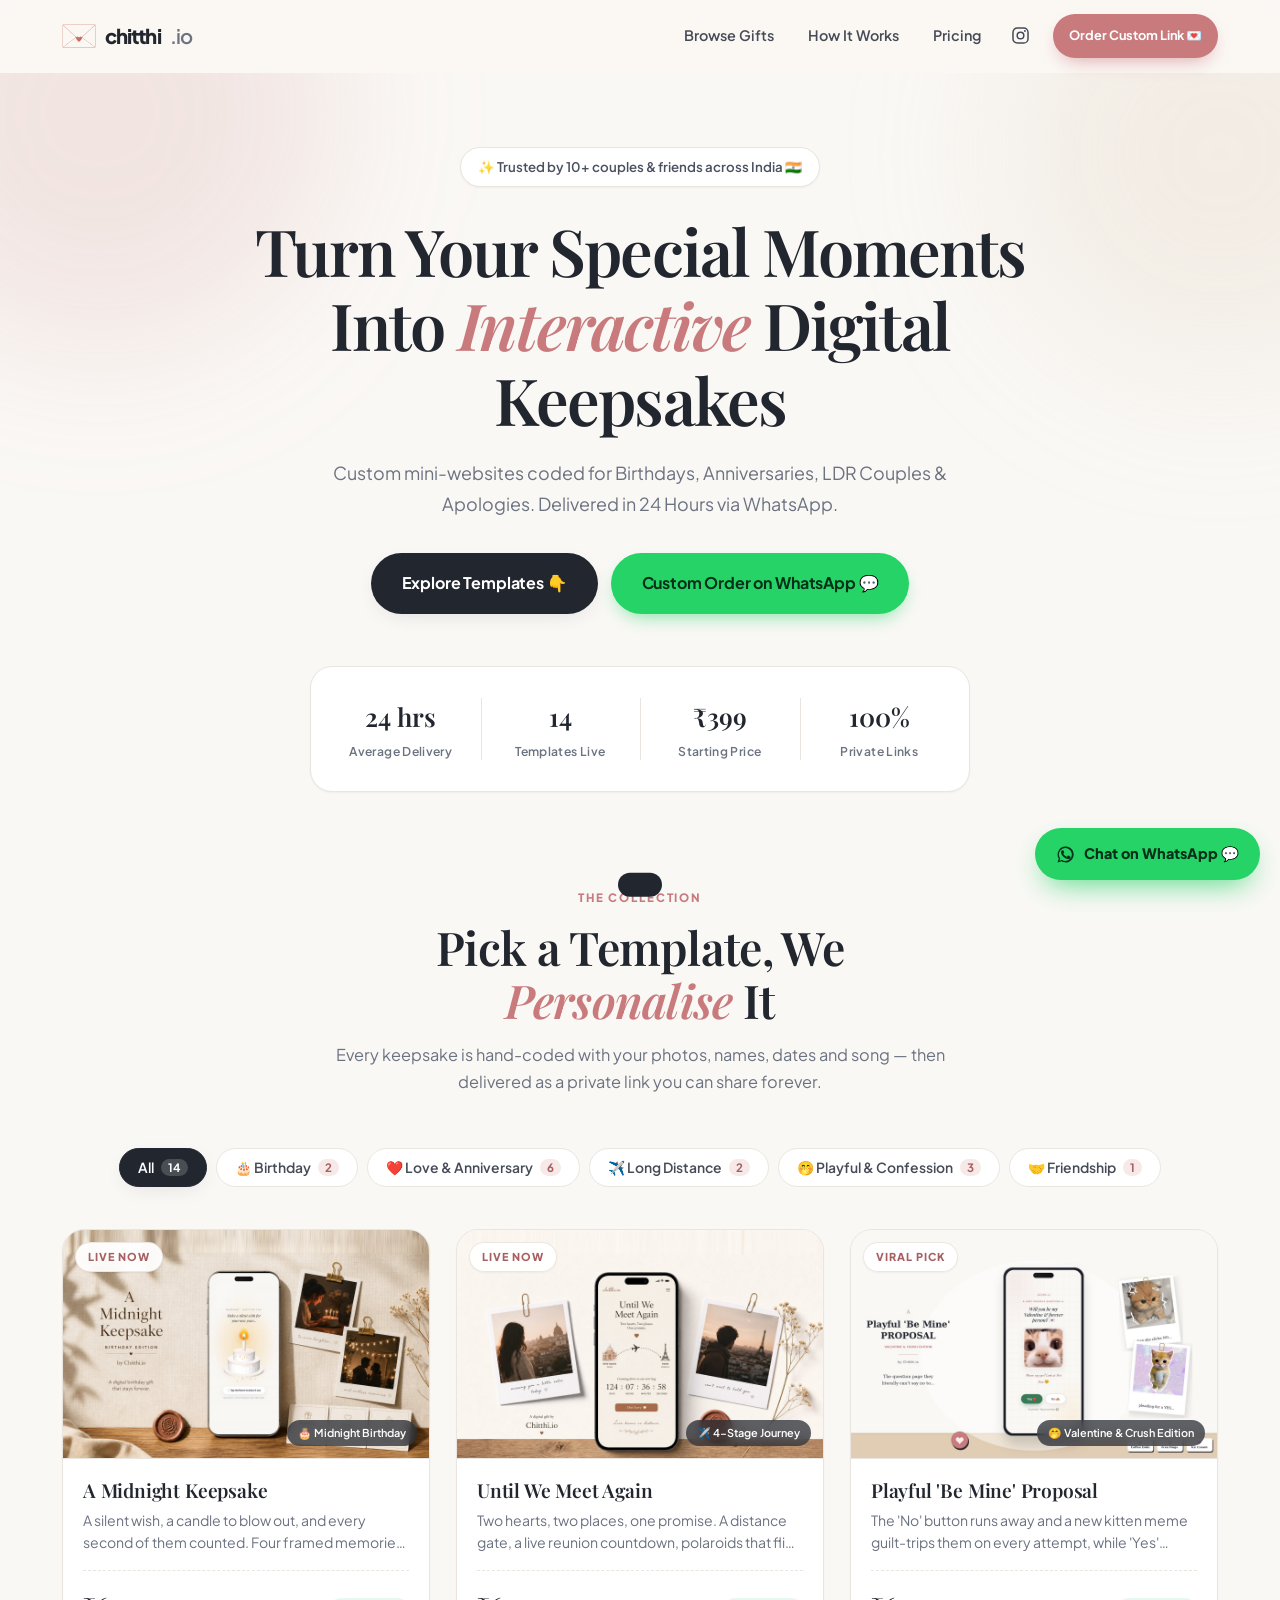
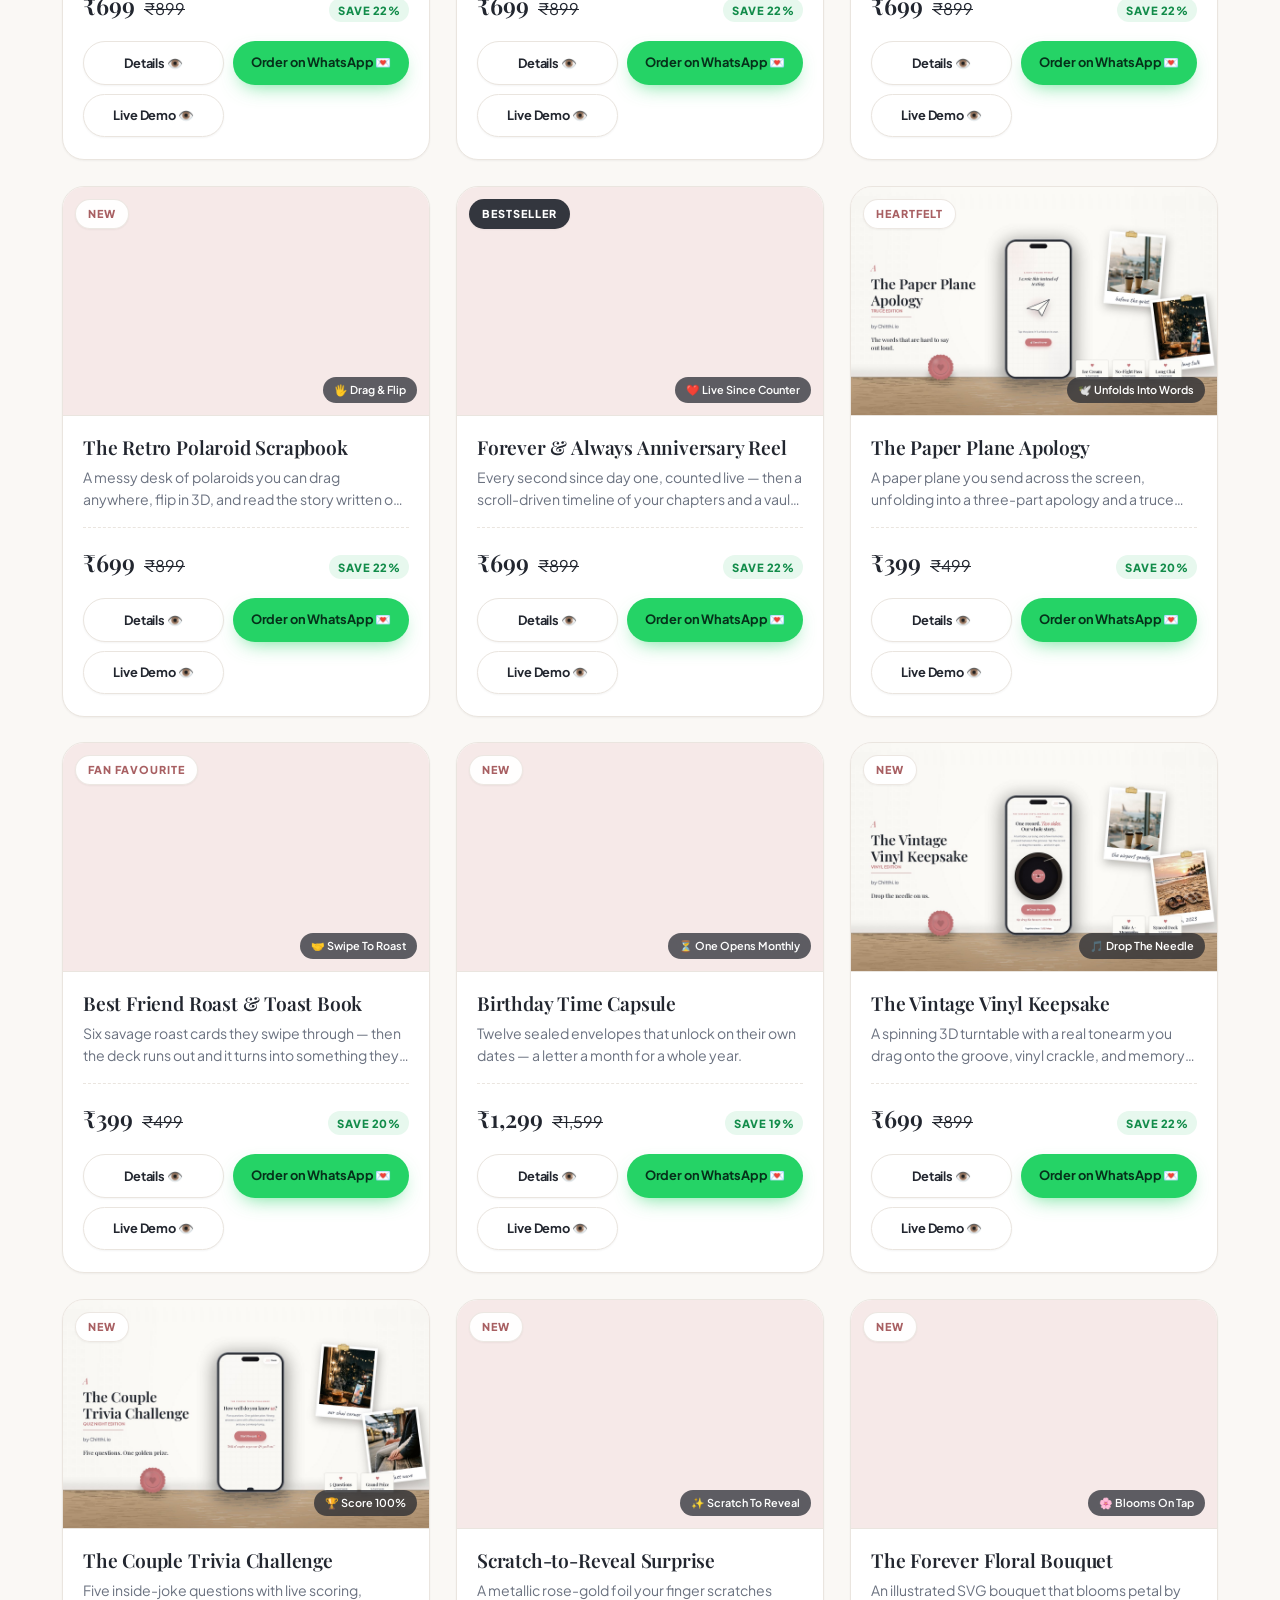
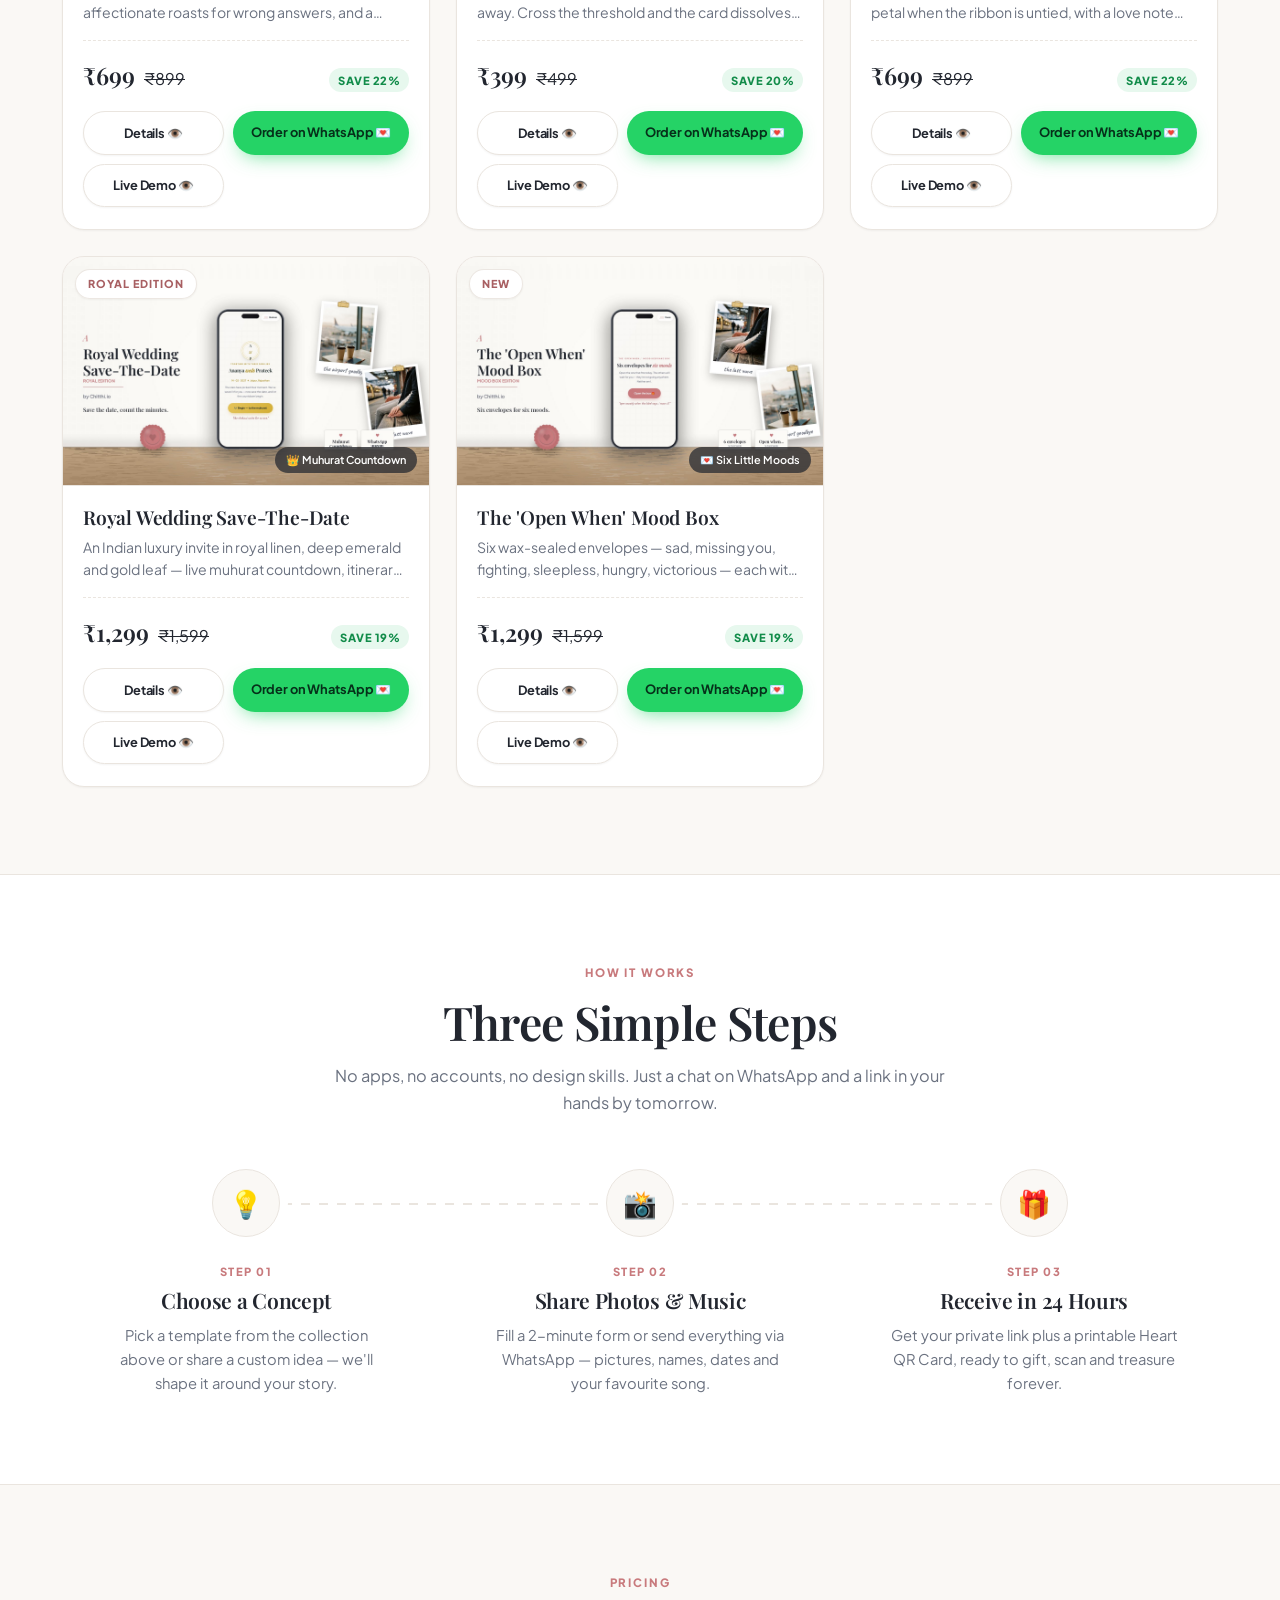
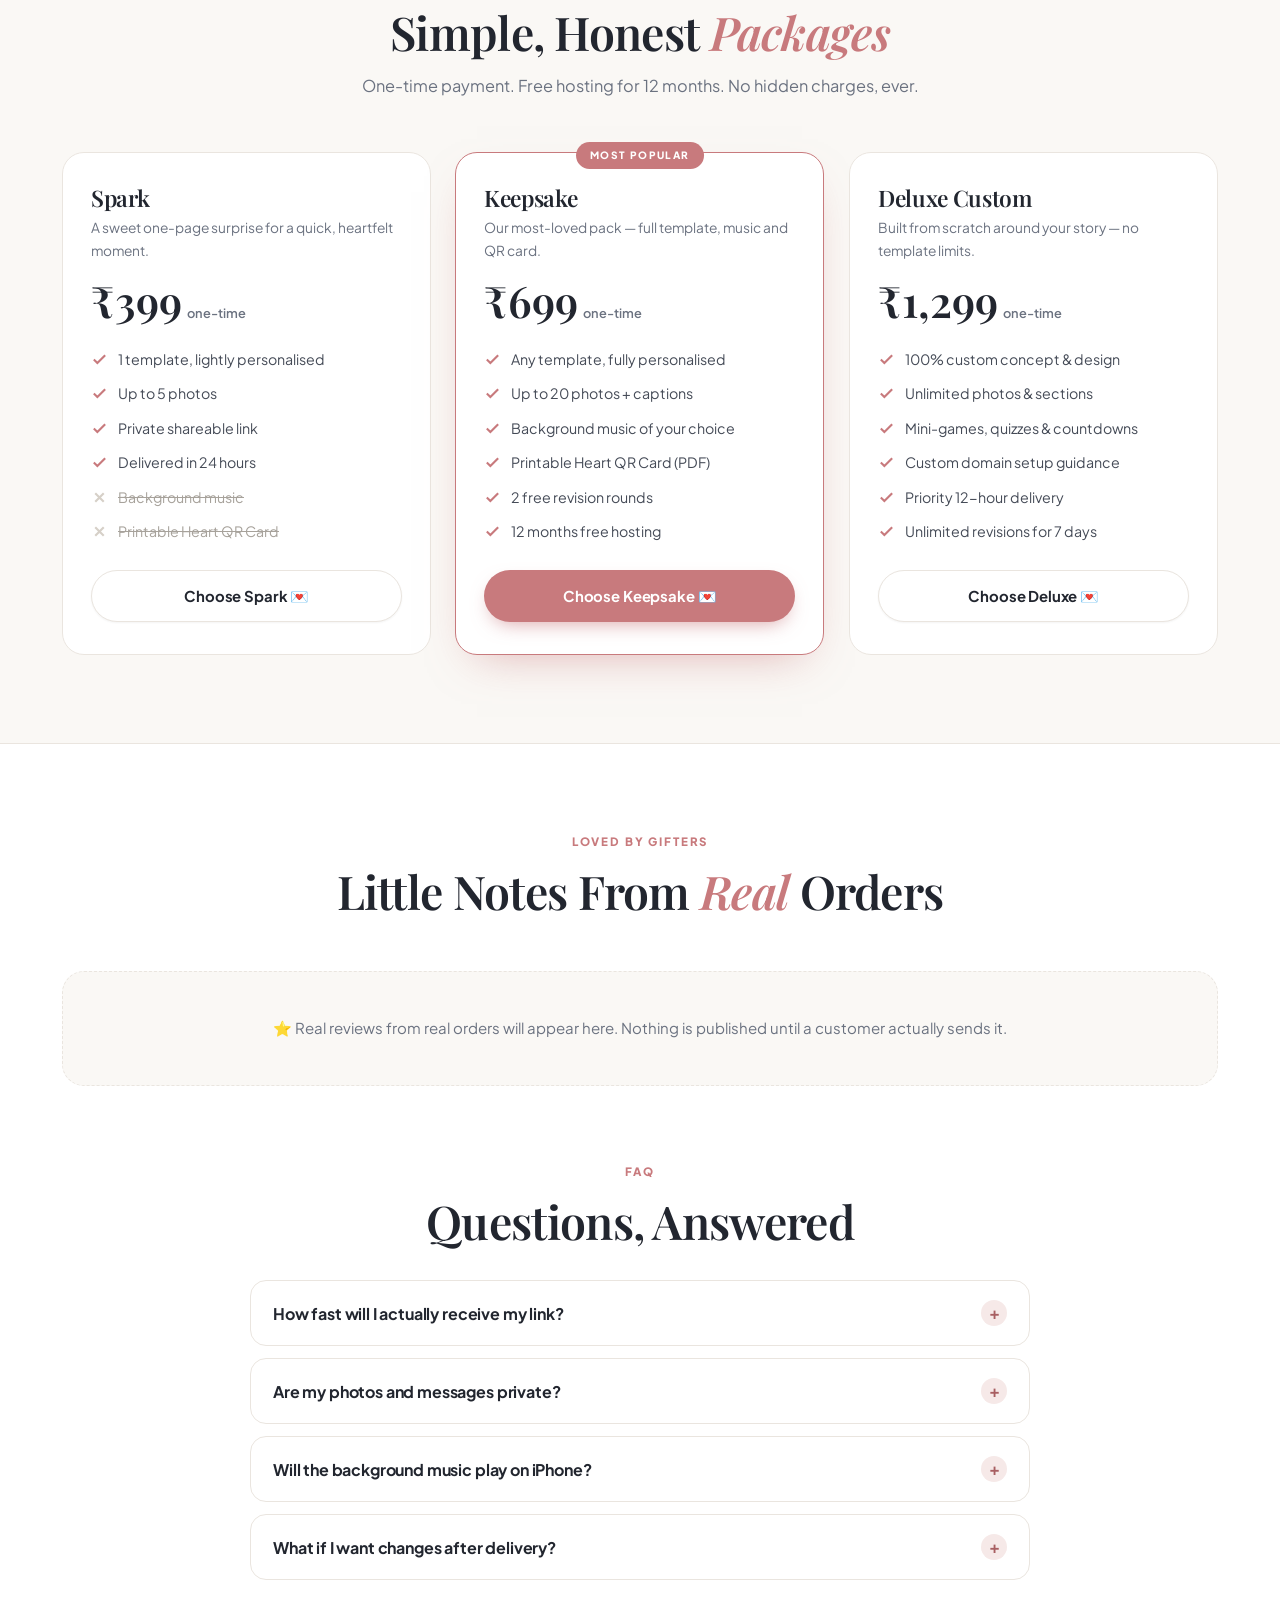
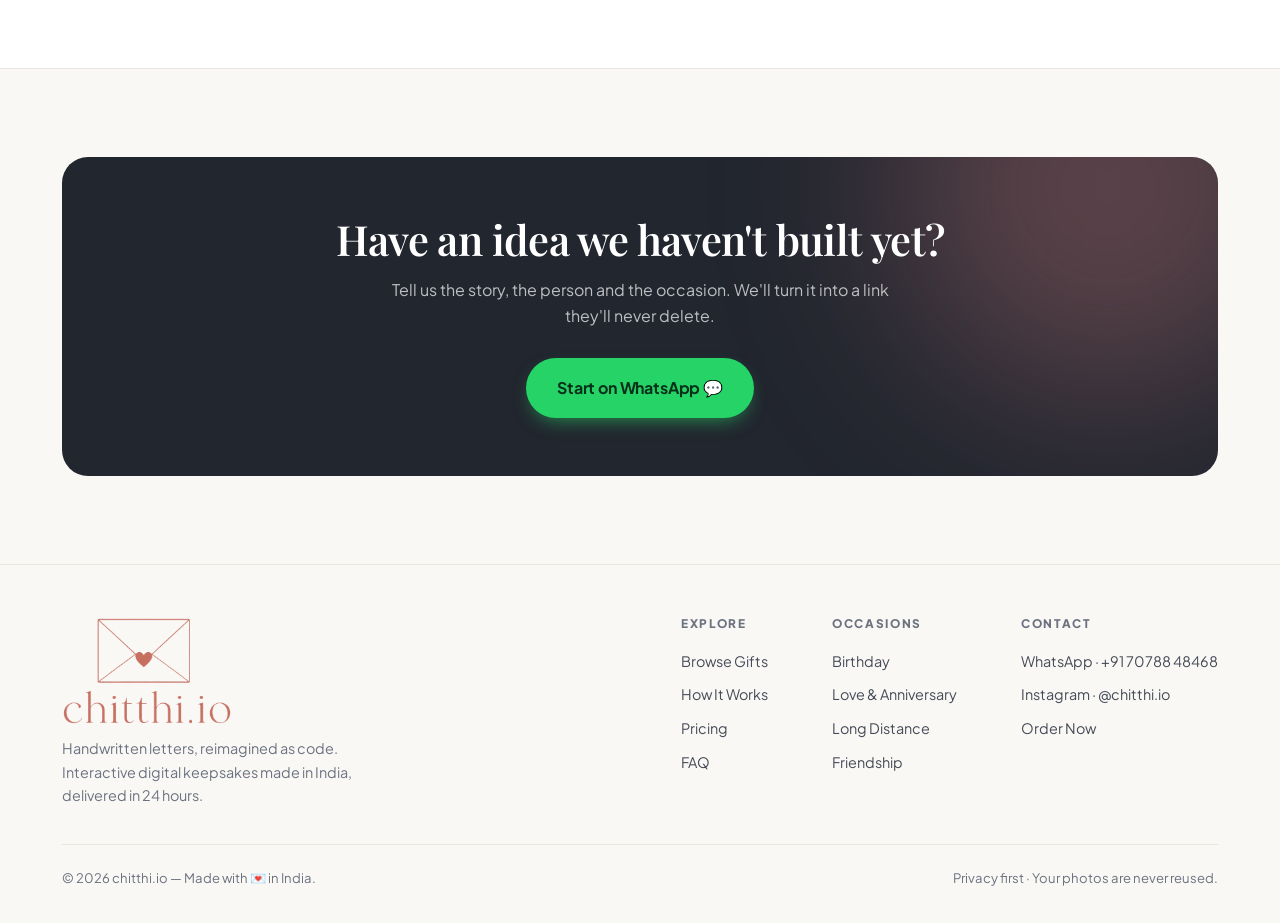
==== commit 98cf3d3c: "seo: add second Google Search Console verification tag" ====
--- a/index.html
+++ b/index.html
@@ -15,6 +15,7 @@
 <meta name="keywords" content="digital gift website, custom website gift india, virtual gift for boyfriend, 12 am birthday surprise link, long distance relationship gifts, qr code love letter" />
 <meta name="robots" content="index, follow" />
 <meta name="google-site-verification" content="SQg1FsaRWPKdYW1ilHA5j3Owjmfh7TmB0wJauYGtvdY" />
+<meta name="google-site-verification" content="KXiYsEigTzkaFvQyuEfmL7L42-ZJM4o8UMFa-01tWHk" />
 <meta name="theme-color" content="#FAF8F5" />
 <link rel="canonical" href="https://chitthi-io.netlify.app/" />
 
